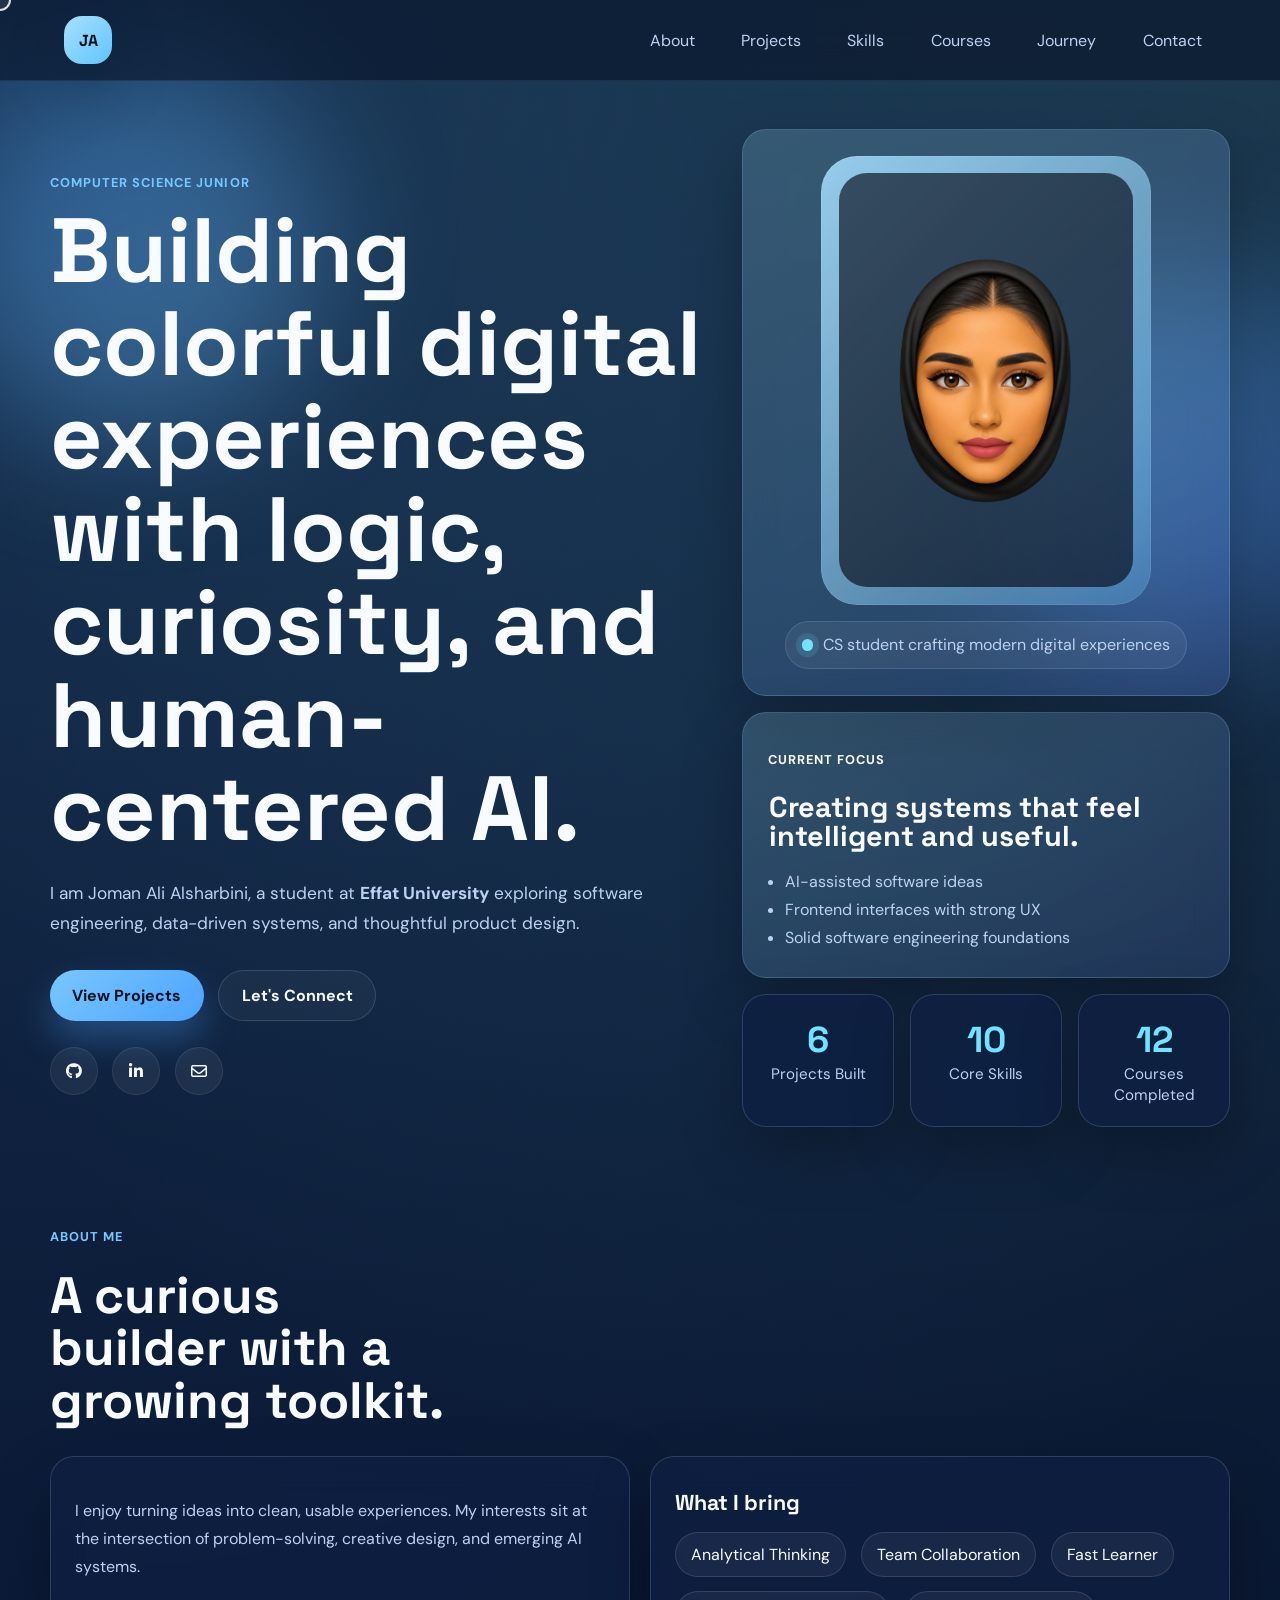
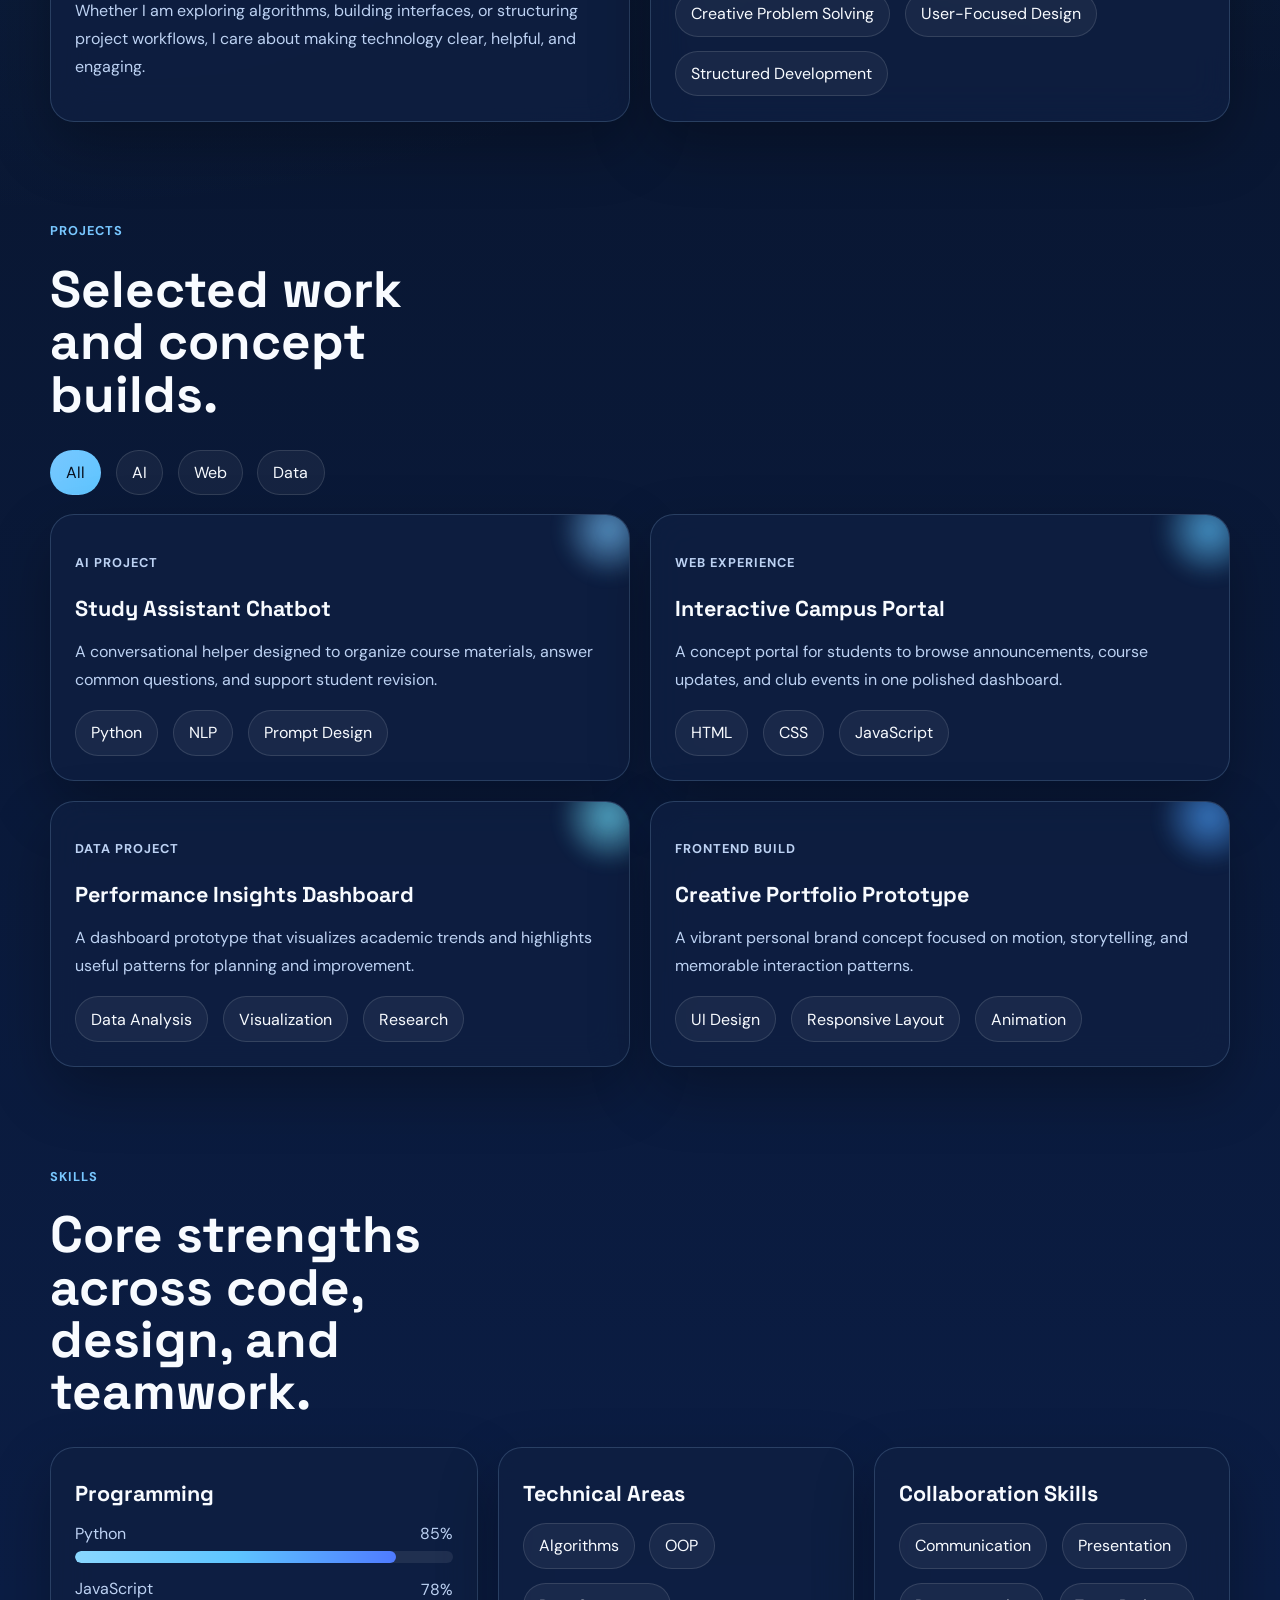
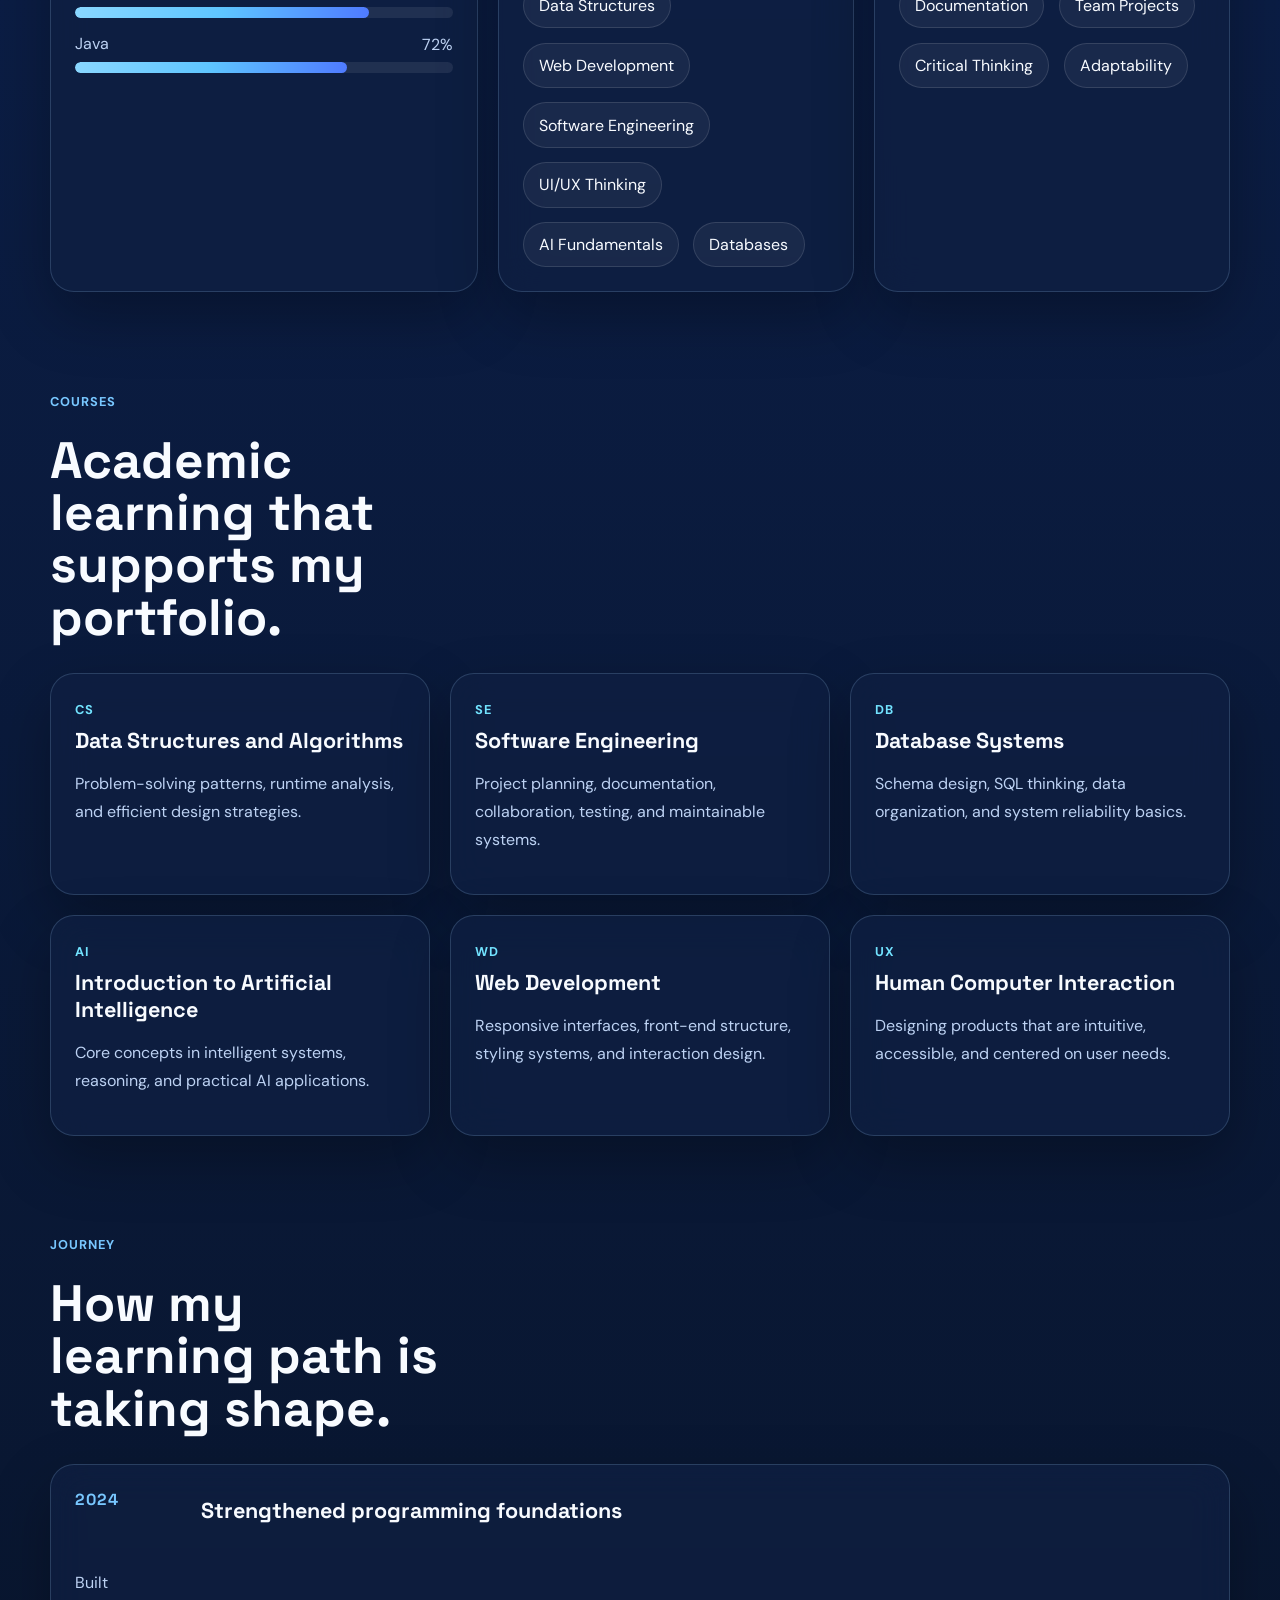
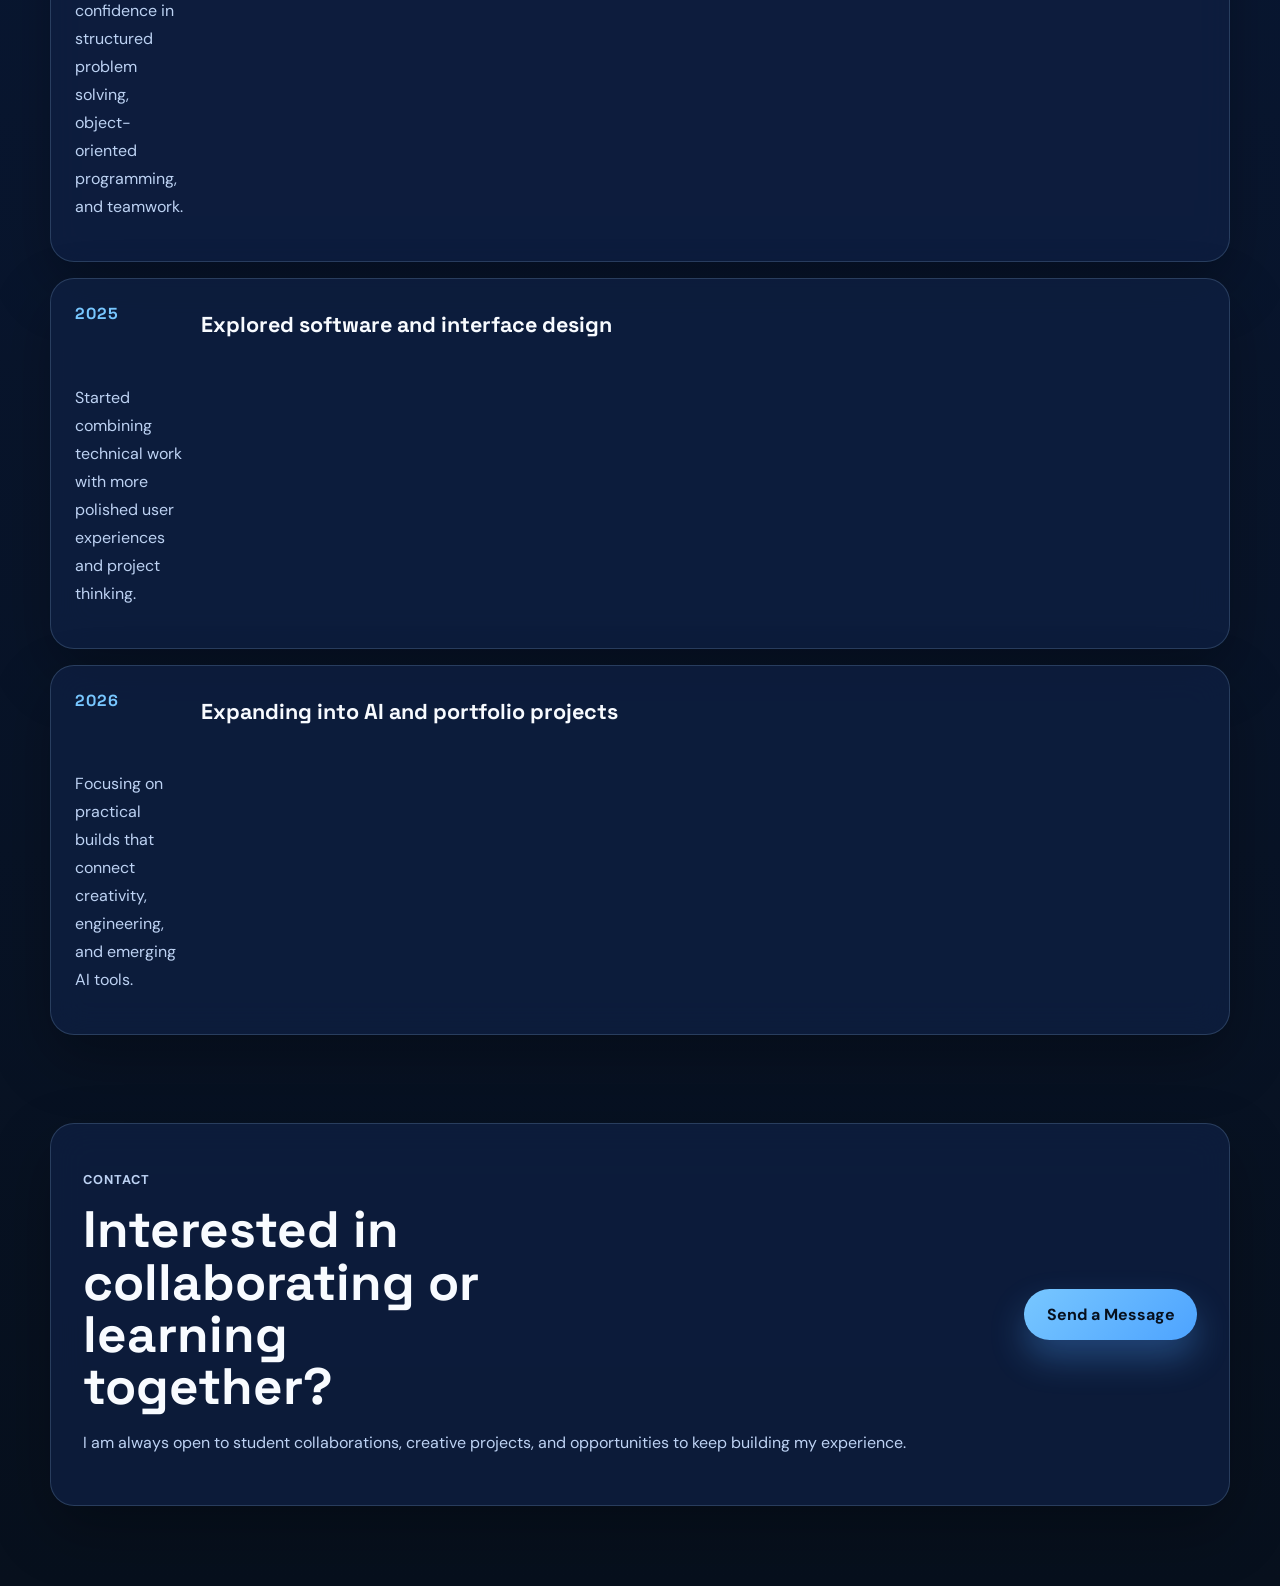
==== index.html @ 387540f4 "Add files via upload" ====
<!DOCTYPE html>
<html lang="en">
<head>
    <meta charset="UTF-8">
    <meta name="viewport" content="width=device-width, initial-scale=1.0">
    <title>Joman Ali Alsharbini | Portfolio</title>
    <meta
        name="description"
        content="Interactive portfolio of Joman Ali Alsharbini, a computer science junior focused on software engineering, AI, and human-centered systems."
    >
    <link rel="preconnect" href="https://fonts.googleapis.com">
    <link rel="preconnect" href="https://fonts.gstatic.com" crossorigin>
    <link
        href="https://fonts.googleapis.com/css2?family=Space+Grotesk:wght@400;500;700&family=DM+Sans:wght@400;500;700&display=swap"
        rel="stylesheet"
    >
    <link
        rel="stylesheet"
        href="https://cdnjs.cloudflare.com/ajax/libs/font-awesome/6.5.2/css/all.min.css"
    >
    <link rel="stylesheet" href="style.css">
</head>
<body>
    <div class="page-shell">
        <div class="aurora aurora-one"></div>
        <div class="aurora aurora-two"></div>

        <nav class="site-nav">
            <a class="brand" href="#top">JA</a>
            <button class="nav-toggle" type="button" aria-expanded="false" aria-label="Toggle navigation">
                <span></span>
                <span></span>
            </button>
            <div class="nav-links">
                <a href="#about">About</a>
                <a href="#projects">Projects</a>
                <a href="#skills">Skills</a>
                <a href="#courses">Courses</a>
                <a href="#timeline">Journey</a>
                <a href="#contact">Contact</a>
            </div>
        </nav>

        <main id="top">
            <section class="hero section">
                <div class="hero-copy reveal">
                    <p class="eyebrow">Computer Science Junior</p>
                    <h1>Building colorful digital experiences with logic, curiosity, and human-centered AI.</h1>
                    <p class="hero-text">
                        I am Joman Ali Alsharbini, a student at <strong>Effat University</strong> exploring
                        software engineering, data-driven systems, and thoughtful product design.
                    </p>
                    <div class="hero-actions">
                        <a class="button button-primary" href="#projects">View Projects</a>
                        <a class="button button-secondary" href="#contact">Let&apos;s Connect</a>
                    </div>
                    <div class="social-links">
                        <a href="#" aria-label="GitHub profile"><i class="fa-brands fa-github"></i></a>
                        <a href="#" aria-label="LinkedIn profile"><i class="fa-brands fa-linkedin-in"></i></a>
                        <a href="mailto:hello@example.com" aria-label="Send email"><i class="fa-regular fa-envelope"></i></a>
                    </div>
                </div>

                <div class="hero-card reveal">
                    <div class="profile-showcase glass-card">
                        <div class="profile-ring">
                            <img class="profile-image" src="1.png" alt="Portrait of Joman Ali Alsharbini">
                        </div>
                        <div class="profile-badge">
                            <span class="status-dot"></span>
                            CS student crafting modern digital experiences
                        </div>
                    </div>
                    <div class="spotlight-card">
                        <p class="mini-label">Current Focus</p>
                        <h2>Creating systems that feel intelligent and useful.</h2>
                        <ul class="focus-list">
                            <li>AI-assisted software ideas</li>
                            <li>Frontend interfaces with strong UX</li>
                            <li>Solid software engineering foundations</li>
                        </ul>
                    </div>
                    <div class="metric-grid">
                        <article class="metric-card">
                            <span class="metric-number" data-count="6">0</span>
                            <span class="metric-label">Projects Built</span>
                        </article>
                        <article class="metric-card">
                            <span class="metric-number" data-count="10">0</span>
                            <span class="metric-label">Core Skills</span>
                        </article>
                        <article class="metric-card">
                            <span class="metric-number" data-count="12">0</span>
                            <span class="metric-label">Courses Completed</span>
                        </article>
                    </div>
                </div>
            </section>

            <section id="about" class="section reveal">
                <div class="section-heading">
                    <p class="eyebrow">About Me</p>
                    <h2>A curious builder with a growing toolkit.</h2>
                </div>
                <div class="about-grid">
                    <article class="glass-card about-panel">
                        <p>
                            I enjoy turning ideas into clean, usable experiences. My interests sit at the
                            intersection of problem-solving, creative design, and emerging AI systems.
                        </p>
                        <p>
                            Whether I am exploring algorithms, building interfaces, or structuring project
                            workflows, I care about making technology clear, helpful, and engaging.
                        </p>
                    </article>
                    <article class="glass-card about-panel">
                        <h3>What I bring</h3>
                        <div class="pill-row">
                            <span class="pill">Analytical Thinking</span>
                            <span class="pill">Team Collaboration</span>
                            <span class="pill">Fast Learner</span>
                            <span class="pill">Creative Problem Solving</span>
                            <span class="pill">User-Focused Design</span>
                            <span class="pill">Structured Development</span>
                        </div>
                    </article>
                </div>
            </section>

            <section id="projects" class="section reveal">
                <div class="section-heading">
                    <p class="eyebrow">Projects</p>
                    <h2>Selected work and concept builds.</h2>
                </div>
                <div class="project-filters" aria-label="Project filters">
                    <button class="filter-chip active" data-filter="all" type="button">All</button>
                    <button class="filter-chip" data-filter="ai" type="button">AI</button>
                    <button class="filter-chip" data-filter="web" type="button">Web</button>
                    <button class="filter-chip" data-filter="data" type="button">Data</button>
                </div>
                <div class="project-grid">
                    <article class="glass-card project-card" data-category="ai">
                        <div class="card-accent accent-sun"></div>
                        <p class="project-type">AI Project</p>
                        <h3>Study Assistant Chatbot</h3>
                        <p>
                            A conversational helper designed to organize course materials, answer common
                            questions, and support student revision.
                        </p>
                        <div class="tag-row">
                            <span>Python</span>
                            <span>NLP</span>
                            <span>Prompt Design</span>
                        </div>
                    </article>
                    <article class="glass-card project-card" data-category="web">
                        <div class="card-accent accent-sky"></div>
                        <p class="project-type">Web Experience</p>
                        <h3>Interactive Campus Portal</h3>
                        <p>
                            A concept portal for students to browse announcements, course updates, and club
                            events in one polished dashboard.
                        </p>
                        <div class="tag-row">
                            <span>HTML</span>
                            <span>CSS</span>
                            <span>JavaScript</span>
                        </div>
                    </article>
                    <article class="glass-card project-card" data-category="data">
                        <div class="card-accent accent-mint"></div>
                        <p class="project-type">Data Project</p>
                        <h3>Performance Insights Dashboard</h3>
                        <p>
                            A dashboard prototype that visualizes academic trends and highlights useful
                            patterns for planning and improvement.
                        </p>
                        <div class="tag-row">
                            <span>Data Analysis</span>
                            <span>Visualization</span>
                            <span>Research</span>
                        </div>
                    </article>
                    <article class="glass-card project-card" data-category="web">
                        <div class="card-accent accent-peach"></div>
                        <p class="project-type">Frontend Build</p>
                        <h3>Creative Portfolio Prototype</h3>
                        <p>
                            A vibrant personal brand concept focused on motion, storytelling, and memorable
                            interaction patterns.
                        </p>
                        <div class="tag-row">
                            <span>UI Design</span>
                            <span>Responsive Layout</span>
                            <span>Animation</span>
                        </div>
                    </article>
                </div>
            </section>

            <section id="skills" class="section reveal">
                <div class="section-heading">
                    <p class="eyebrow">Skills</p>
                    <h2>Core strengths across code, design, and teamwork.</h2>
                </div>
                <div class="skills-layout">
                    <article class="glass-card skill-block">
                        <h3>Programming</h3>
                        <div class="progress-list">
                            <div class="progress-item">
                                <div class="progress-title">
                                    <span>Python</span>
                                    <span>85%</span>
                                </div>
                                <div class="progress-bar"><span style="width: 85%"></span></div>
                            </div>
                            <div class="progress-item">
                                <div class="progress-title">
                                    <span>JavaScript</span>
                                    <span>78%</span>
                                </div>
                                <div class="progress-bar"><span style="width: 78%"></span></div>
                            </div>
                            <div class="progress-item">
                                <div class="progress-title">
                                    <span>Java</span>
                                    <span>72%</span>
                                </div>
                                <div class="progress-bar"><span style="width: 72%"></span></div>
                            </div>
                        </div>
                    </article>
                    <article class="glass-card skill-block">
                        <h3>Technical Areas</h3>
                        <div class="pill-row">
                            <span class="pill">Algorithms</span>
                            <span class="pill">OOP</span>
                            <span class="pill">Data Structures</span>
                            <span class="pill">Web Development</span>
                            <span class="pill">Software Engineering</span>
                            <span class="pill">UI/UX Thinking</span>
                            <span class="pill">AI Fundamentals</span>
                            <span class="pill">Databases</span>
                        </div>
                    </article>
                    <article class="glass-card skill-block">
                        <h3>Collaboration Skills</h3>
                        <div class="pill-row">
                            <span class="pill">Communication</span>
                            <span class="pill">Presentation</span>
                            <span class="pill">Documentation</span>
                            <span class="pill">Team Projects</span>
                            <span class="pill">Critical Thinking</span>
                            <span class="pill">Adaptability</span>
                        </div>
                    </article>
                </div>
            </section>

            <section id="courses" class="section reveal">
                <div class="section-heading">
                    <p class="eyebrow">Courses</p>
                    <h2>Academic learning that supports my portfolio.</h2>
                </div>
                <div class="course-grid">
                    <article class="glass-card course-card">
                        <span class="course-code">CS</span>
                        <h3>Data Structures and Algorithms</h3>
                        <p>Problem-solving patterns, runtime analysis, and efficient design strategies.</p>
                    </article>
                    <article class="glass-card course-card">
                        <span class="course-code">SE</span>
                        <h3>Software Engineering</h3>
                        <p>Project planning, documentation, collaboration, testing, and maintainable systems.</p>
                    </article>
                    <article class="glass-card course-card">
                        <span class="course-code">DB</span>
                        <h3>Database Systems</h3>
                        <p>Schema design, SQL thinking, data organization, and system reliability basics.</p>
                    </article>
                    <article class="glass-card course-card">
                        <span class="course-code">AI</span>
                        <h3>Introduction to Artificial Intelligence</h3>
                        <p>Core concepts in intelligent systems, reasoning, and practical AI applications.</p>
                    </article>
                    <article class="glass-card course-card">
                        <span class="course-code">WD</span>
                        <h3>Web Development</h3>
                        <p>Responsive interfaces, front-end structure, styling systems, and interaction design.</p>
                    </article>
                    <article class="glass-card course-card">
                        <span class="course-code">UX</span>
                        <h3>Human Computer Interaction</h3>
                        <p>Designing products that are intuitive, accessible, and centered on user needs.</p>
                    </article>
                </div>
            </section>

            <section id="timeline" class="section reveal">
                <div class="section-heading">
                    <p class="eyebrow">Journey</p>
                    <h2>How my learning path is taking shape.</h2>
                </div>
                <div class="timeline">
                    <article class="timeline-item glass-card">
                        <span class="timeline-year">2024</span>
                        <h3>Strengthened programming foundations</h3>
                        <p>Built confidence in structured problem solving, object-oriented programming, and teamwork.</p>
                    </article>
                    <article class="timeline-item glass-card">
                        <span class="timeline-year">2025</span>
                        <h3>Explored software and interface design</h3>
                        <p>Started combining technical work with more polished user experiences and project thinking.</p>
                    </article>
                    <article class="timeline-item glass-card">
                        <span class="timeline-year">2026</span>
                        <h3>Expanding into AI and portfolio projects</h3>
                        <p>Focusing on practical builds that connect creativity, engineering, and emerging AI tools.</p>
                    </article>
                </div>
            </section>

            <section id="contact" class="section reveal">
                <div class="contact-banner glass-card">
                    <div>
                        <p class="eyebrow">Contact</p>
                        <h2>Interested in collaborating or learning together?</h2>
                        <p>
                            I am always open to student collaborations, creative projects, and opportunities
                            to keep building my experience.
                        </p>
                    </div>
                    <a class="button button-primary" href="mailto:hello@example.com">Send a Message</a>
                </div>
            </section>
        </main>
    </div>

    <script src="script.js"></script>
</body>
</html>
---- style.css ----
:root {
    --bg: #0b1020;
    --bg-soft: #101833;
    --surface: rgba(15, 31, 66, 0.78);
    --surface-strong: rgba(255, 255, 255, 0.08);
    --text: #f8fbff;
    --muted: #bdd2f3;
    --line: rgba(173, 215, 255, 0.18);
    --hot: #4da3ff;
    --sun: #78c7ff;
    --mint: #72e3ff;
    --sky: #5ec5ff;
    --lavender: #4f7bff;
    --shadow: 0 24px 60px rgba(0, 0, 0, 0.28);
    --radius: 24px;
    --transition: 220ms ease;
}

* {
    box-sizing: border-box;
}

html {
    scroll-behavior: smooth;
}

body {
    margin: 0;
    min-height: 100vh;
    background:
        radial-gradient(circle at top left, rgba(77, 163, 255, 0.22), transparent 28%),
        radial-gradient(circle at top right, rgba(114, 227, 255, 0.16), transparent 26%),
        linear-gradient(180deg, #07101f 0%, #0b1d44 50%, #07101d 100%);
    color: var(--text);
    font-family: "DM Sans", sans-serif;
    overflow-x: hidden;
}

a {
    color: inherit;
    text-decoration: none;
}

button {
    font: inherit;
}

.page-shell {
    position: relative;
    isolation: isolate;
}

.aurora {
    position: fixed;
    inset: auto;
    width: 24rem;
    height: 24rem;
    border-radius: 50%;
    filter: blur(70px);
    opacity: 0.36;
    pointer-events: none;
    z-index: -1;
}

.aurora-one {
    top: 6%;
    left: -5%;
    background: linear-gradient(135deg, var(--hot), var(--sun));
    animation: floatGlow 9s ease-in-out infinite;
}

.aurora-two {
    top: 30%;
    right: -7%;
    background: linear-gradient(135deg, var(--sky), var(--lavender));
    animation: floatGlow 11s ease-in-out infinite reverse;
}

.site-nav {
    position: sticky;
    top: 0;
    z-index: 20;
    display: flex;
    align-items: center;
    justify-content: space-between;
    gap: 1rem;
    padding: 1rem 5vw;
    backdrop-filter: blur(16px);
    background: rgba(7, 16, 35, 0.55);
    border-bottom: 1px solid rgba(255, 255, 255, 0.08);
}

.brand {
    display: grid;
    place-items: center;
    width: 3rem;
    height: 3rem;
    border-radius: 18px;
    font-family: "Space Grotesk", sans-serif;
    font-weight: 700;
    background: linear-gradient(135deg, #a7e0ff, var(--sky));
    color: #081019;
    box-shadow: var(--shadow);
}

.nav-links {
    display: flex;
    align-items: center;
    gap: 1.1rem;
}

.nav-links a {
    padding: 0.5rem 0.9rem;
    border-radius: 999px;
    color: var(--muted);
    transition: var(--transition);
}

.nav-links a:hover,
.nav-links a.active {
    background: rgba(255, 255, 255, 0.08);
    color: var(--text);
}

.nav-toggle {
    display: none;
    width: 3rem;
    height: 3rem;
    border: 1px solid var(--line);
    border-radius: 16px;
    background: rgba(255, 255, 255, 0.04);
    color: var(--text);
    cursor: pointer;
}

.nav-toggle span {
    display: block;
    width: 1.15rem;
    height: 2px;
    margin: 0.35rem auto;
    background: currentColor;
    transition: var(--transition);
}

main {
    width: min(1180px, calc(100% - 2.5rem));
    margin: 0 auto;
    padding-bottom: 5rem;
}

.section {
    padding: 5.5rem 0 0;
}

.hero {
    display: grid;
    grid-template-columns: 1.15fr 0.85fr;
    gap: 2rem;
    align-items: center;
    min-height: calc(100vh - 5rem);
    padding-top: 3rem;
}

.eyebrow,
.mini-label,
.project-type,
.course-code,
.timeline-year {
    display: inline-flex;
    align-items: center;
    gap: 0.45rem;
    letter-spacing: 0.08em;
    text-transform: uppercase;
    font-size: 0.8rem;
    font-weight: 700;
}

.eyebrow {
    color: var(--sun);
}

.hero h1,
.section-heading h2,
.contact-banner h2,
.spotlight-card h2 {
    margin: 0;
    font-family: "Space Grotesk", sans-serif;
    line-height: 1.02;
}

.hero h1 {
    font-size: clamp(3rem, 8vw, 5.7rem);
    max-width: 12ch;
}

.hero-text,
.about-panel p,
.project-card p,
.course-card p,
.timeline-item p,
.contact-banner p,
.focus-list li {
    color: var(--muted);
    line-height: 1.75;
}

.hero-text {
    max-width: 38rem;
    margin: 1.4rem 0 0;
    font-size: 1.08rem;
}

.hero-actions,
.social-links,
.project-filters,
.pill-row,
.tag-row {
    display: flex;
    flex-wrap: wrap;
    gap: 0.9rem;
}

.hero-actions {
    margin-top: 2rem;
}

.button {
    display: inline-flex;
    align-items: center;
    justify-content: center;
    min-height: 3.2rem;
    padding: 0.85rem 1.4rem;
    border-radius: 999px;
    font-weight: 700;
    transition: transform var(--transition), box-shadow var(--transition), background var(--transition);
}

.button:hover {
    transform: translateY(-2px);
}

.button-primary {
    color: #07101e;
    background: linear-gradient(135deg, var(--sun), var(--hot));
    box-shadow: 0 18px 35px rgba(77, 163, 255, 0.32);
}

.button-secondary {
    border: 1px solid var(--line);
    background: rgba(255, 255, 255, 0.04);
}

.social-links {
    margin-top: 1.6rem;
}

.social-links a {
    display: grid;
    place-items: center;
    width: 3rem;
    height: 3rem;
    border-radius: 50%;
    background: rgba(255, 255, 255, 0.06);
    border: 1px solid rgba(255, 255, 255, 0.08);
    color: var(--text);
    transition: var(--transition);
}

.social-links a:hover {
    transform: translateY(-4px);
    background: rgba(255, 255, 255, 0.12);
}

.glass-card,
.spotlight-card,
.metric-card,
.project-card,
.course-card,
.timeline-item {
    position: relative;
    overflow: hidden;
    background: var(--surface);
    border: 1px solid var(--line);
    border-radius: var(--radius);
    backdrop-filter: blur(18px);
    box-shadow: var(--shadow);
}

.hero-card {
    display: grid;
    gap: 1rem;
}

.profile-showcase {
    display: grid;
    place-items: center;
    gap: 1rem;
    padding: 1.6rem;
    background:
        linear-gradient(160deg, rgba(255, 255, 255, 0.08), rgba(255, 255, 255, 0.03)),
        linear-gradient(135deg, rgba(114, 227, 255, 0.12), rgba(79, 123, 255, 0.16));
}

.profile-ring {
    display: grid;
    place-items: center;
    width: min(100%, 330px);
    aspect-ratio: 1 / 1;
    padding: 1.1rem;
    border-radius: 36px;
    background:
        linear-gradient(135deg, rgba(167, 224, 255, 0.85), rgba(94, 197, 255, 0.25)),
        rgba(255, 255, 255, 0.04);
    box-shadow: inset 0 0 0 1px rgba(255, 255, 255, 0.08);
}

.profile-image {
    width: 100%;
    height: 100%;
    object-fit: cover;
    object-position: center top;
    border-radius: 28px;
    display: block;
    background: rgba(5, 10, 24, 0.65);
}

.profile-badge {
    display: inline-flex;
    align-items: center;
    gap: 0.65rem;
    padding: 0.8rem 1rem;
    border-radius: 999px;
    background: rgba(255, 255, 255, 0.06);
    border: 1px solid rgba(173, 215, 255, 0.16);
    color: var(--muted);
    text-align: center;
}

.status-dot {
    width: 0.7rem;
    height: 0.7rem;
    border-radius: 50%;
    background: var(--mint);
    box-shadow: 0 0 0 6px rgba(114, 227, 255, 0.14);
    flex-shrink: 0;
}

.spotlight-card {
    padding: 1.6rem;
    background:
        linear-gradient(160deg, rgba(255, 255, 255, 0.08), rgba(255, 255, 255, 0.03)),
        linear-gradient(135deg, rgba(114, 227, 255, 0.12), rgba(79, 123, 255, 0.1));
}

.spotlight-card h2 {
    margin-top: 0.75rem;
    font-size: 1.8rem;
}

.focus-list {
    margin: 1rem 0 0;
    padding-left: 1rem;
}

.metric-grid {
    display: grid;
    grid-template-columns: repeat(3, 1fr);
    gap: 1rem;
}

.metric-card {
    padding: 1.35rem 1rem;
    text-align: center;
}

.metric-number {
    display: block;
    font-family: "Space Grotesk", sans-serif;
    font-size: 2.25rem;
    font-weight: 700;
    color: var(--mint);
}

.metric-label {
    color: var(--muted);
    font-size: 0.95rem;
}

.section-heading {
    display: flex;
    flex-direction: column;
    gap: 0.75rem;
    margin-bottom: 1.8rem;
}

.section-heading h2,
.contact-banner h2 {
    font-size: clamp(2rem, 4vw, 3.3rem);
    max-width: 12ch;
}

.about-grid,
.skills-layout {
    display: grid;
    grid-template-columns: repeat(2, minmax(0, 1fr));
    gap: 1.25rem;
}

.skills-layout {
    grid-template-columns: 1.2fr 1fr 1fr;
}

.about-panel,
.skill-block,
.project-card,
.course-card,
.timeline-item,
.contact-banner {
    padding: 1.5rem;
    transition: transform var(--transition), border-color var(--transition), background var(--transition);
}

.about-panel:hover,
.skill-block:hover,
.project-card:hover,
.course-card:hover,
.timeline-item:hover,
.contact-banner:hover {
    transform: translateY(-6px);
    border-color: rgba(255, 255, 255, 0.22);
}

.pill-row {
    margin-top: 1rem;
}

.pill,
.tag-row span,
.filter-chip {
    padding: 0.7rem 0.95rem;
    border-radius: 999px;
    border: 1px solid rgba(255, 255, 255, 0.12);
    background: rgba(255, 255, 255, 0.05);
    color: var(--text);
}

.project-filters {
    margin-bottom: 1.2rem;
}

.filter-chip {
    cursor: pointer;
    transition: var(--transition);
}

.filter-chip.active,
.filter-chip:hover {
    color: #07101e;
    background: linear-gradient(135deg, var(--sun), var(--sky));
    border-color: transparent;
}

.project-grid,
.course-grid {
    display: grid;
    grid-template-columns: repeat(2, minmax(0, 1fr));
    gap: 1.25rem;
}

.project-card h3,
.course-card h3,
.timeline-item h3,
.skill-block h3,
.about-panel h3 {
    margin: 0.5rem 0 0.85rem;
    font-family: "Space Grotesk", sans-serif;
    font-size: 1.35rem;
}

.project-card.is-hidden {
    display: none;
}

.card-accent {
    position: absolute;
    top: -2.3rem;
    right: -2rem;
    width: 6.5rem;
    height: 6.5rem;
    border-radius: 50%;
    filter: blur(8px);
    opacity: 0.75;
}

.accent-sun {
    background: radial-gradient(circle, rgba(120, 199, 255, 0.92), transparent 68%);
}

.accent-sky {
    background: radial-gradient(circle, rgba(94, 197, 255, 0.95), transparent 68%);
}

.accent-mint {
    background: radial-gradient(circle, rgba(114, 227, 255, 0.95), transparent 68%);
}

.accent-peach {
    background: radial-gradient(circle, rgba(77, 163, 255, 0.9), transparent 68%);
}

.progress-list {
    display: grid;
    gap: 1rem;
    margin-top: 1rem;
}

.progress-title {
    display: flex;
    align-items: center;
    justify-content: space-between;
    margin-bottom: 0.45rem;
    color: var(--muted);
}

.progress-bar {
    height: 0.7rem;
    border-radius: 999px;
    background: rgba(255, 255, 255, 0.08);
    overflow: hidden;
}

.progress-bar span {
    display: block;
    height: 100%;
    border-radius: inherit;
    background: linear-gradient(90deg, #89d7ff, var(--sky), var(--lavender));
}

.course-grid {
    grid-template-columns: repeat(3, minmax(0, 1fr));
}

.course-code {
    color: var(--mint);
}

.timeline {
    display: grid;
    gap: 1rem;
}

.timeline-item {
    display: grid;
    grid-template-columns: 110px 1fr;
    gap: 1rem;
    align-items: start;
}

.timeline-year {
    color: var(--sun);
    font-family: "Space Grotesk", sans-serif;
    font-size: 1rem;
}

.contact-banner {
    display: flex;
    align-items: center;
    justify-content: space-between;
    gap: 1.5rem;
    padding: 2rem;
}

.reveal {
    opacity: 0;
    transform: translateY(24px);
    transition: opacity 700ms ease, transform 700ms ease;
}

.reveal.visible {
    opacity: 1;
    transform: translateY(0);
}

.custom-cursor {
    position: fixed;
    top: 0;
    left: 0;
    width: 22px;
    height: 22px;
    border-radius: 50%;
    border: 2px solid rgba(255, 255, 255, 0.85);
    background: rgba(255, 255, 255, 0.08);
    pointer-events: none;
    transform: translate(-50%, -50%);
    transition: width 160ms ease, height 160ms ease, background 160ms ease, opacity 160ms ease;
    z-index: 50;
    mix-blend-mode: screen;
}

@keyframes floatGlow {
    0%, 100% {
        transform: translate3d(0, 0, 0) scale(1);
    }
    50% {
        transform: translate3d(20px, 24px, 0) scale(1.08);
    }
}

@media (max-width: 980px) {
    .hero,
    .about-grid,
    .skills-layout,
    .course-grid,
    .project-grid {
        grid-template-columns: 1fr;
    }

    .metric-grid {
        grid-template-columns: repeat(3, minmax(0, 1fr));
    }

    .contact-banner,
    .timeline-item {
        grid-template-columns: 1fr;
        display: grid;
    }
}

@media (max-width: 760px) {
    .site-nav {
        align-items: flex-start;
        flex-wrap: wrap;
    }

    .nav-toggle {
        display: inline-block;
    }

    .nav-links {
        display: none;
        width: 100%;
        flex-direction: column;
        align-items: flex-start;
        padding-top: 0.5rem;
    }

    .site-nav.open .nav-links {
        display: flex;
    }

    .hero {
        min-height: auto;
        padding-top: 1rem;
    }

    .metric-grid {
        grid-template-columns: 1fr;
    }

    .section {
        padding-top: 4.25rem;
    }

    main {
        width: min(100% - 1.3rem, 1180px);
    }
}

@media (prefers-reduced-motion: reduce) {
    html {
        scroll-behavior: auto;
    }

    *,
    *::before,
    *::after {
        animation: none !important;
        transition: none !important;
    }

    .reveal {
        opacity: 1;
        transform: none;
    }
}
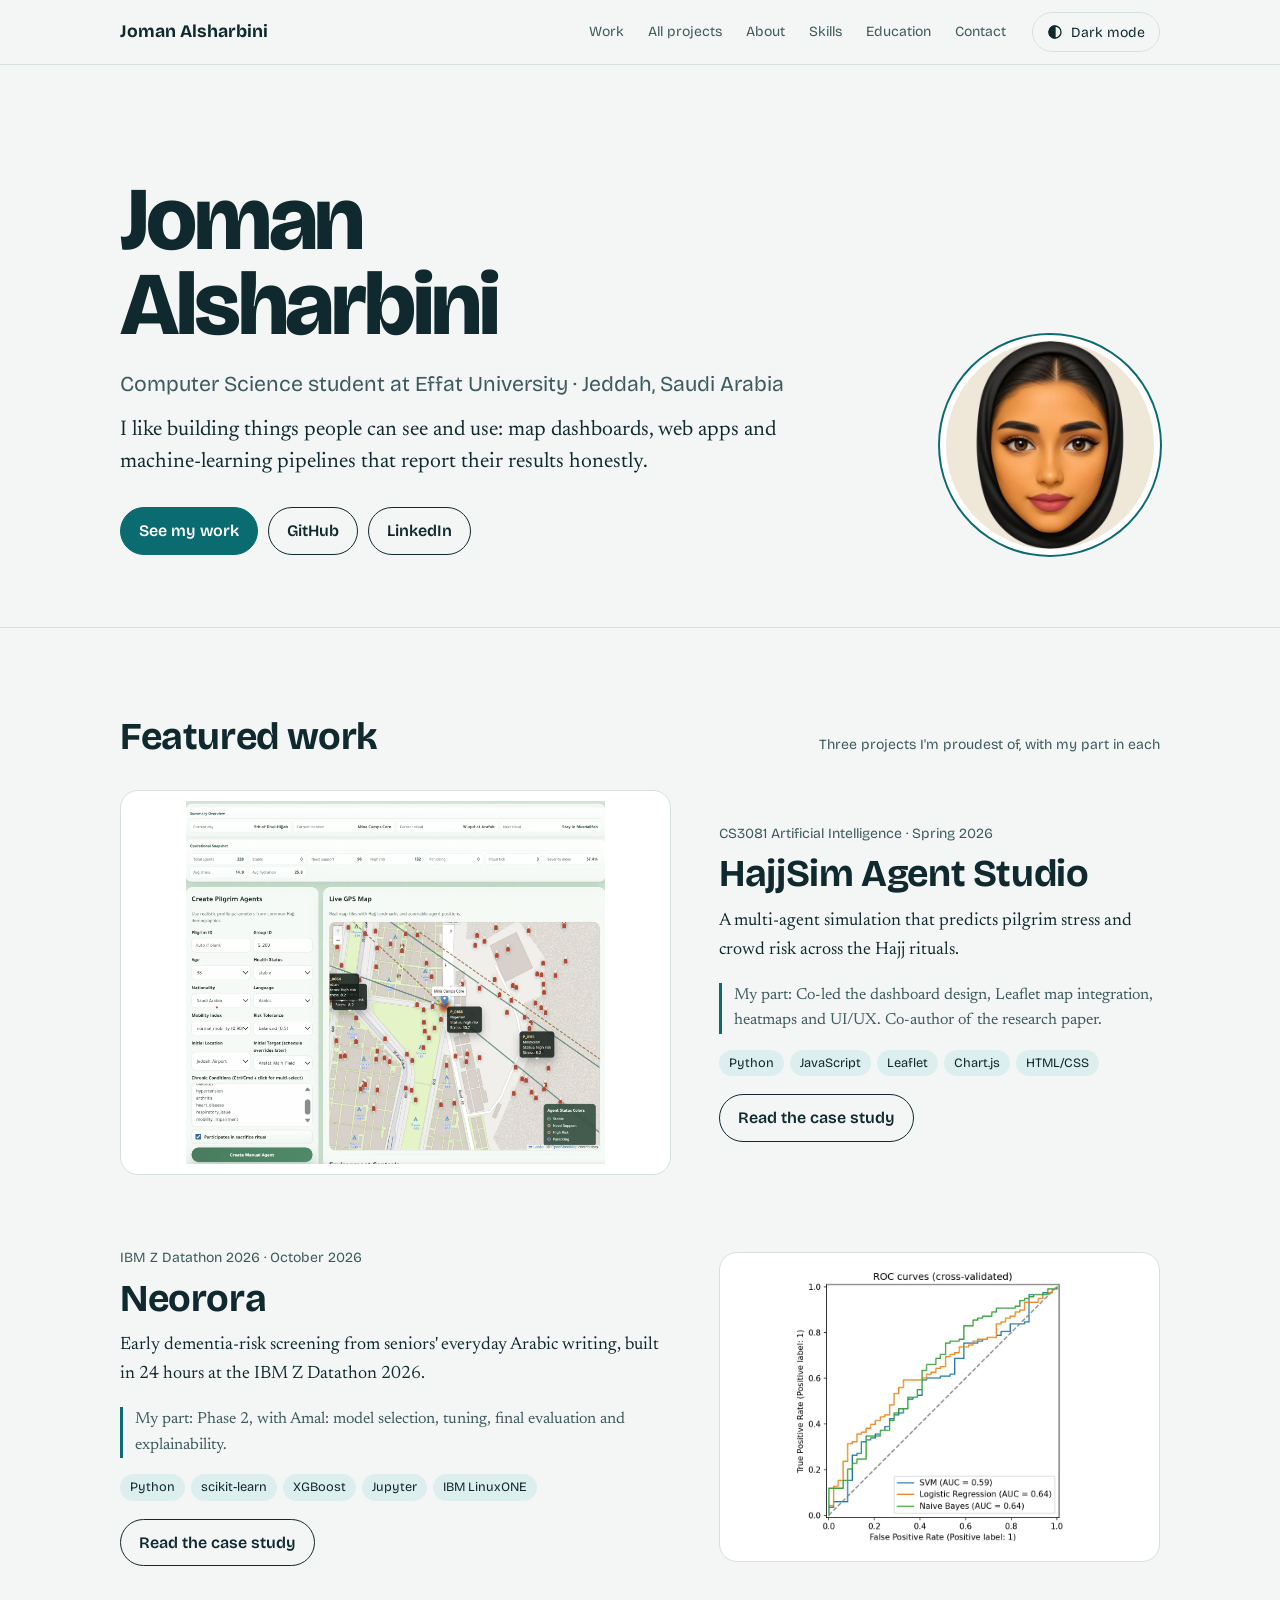
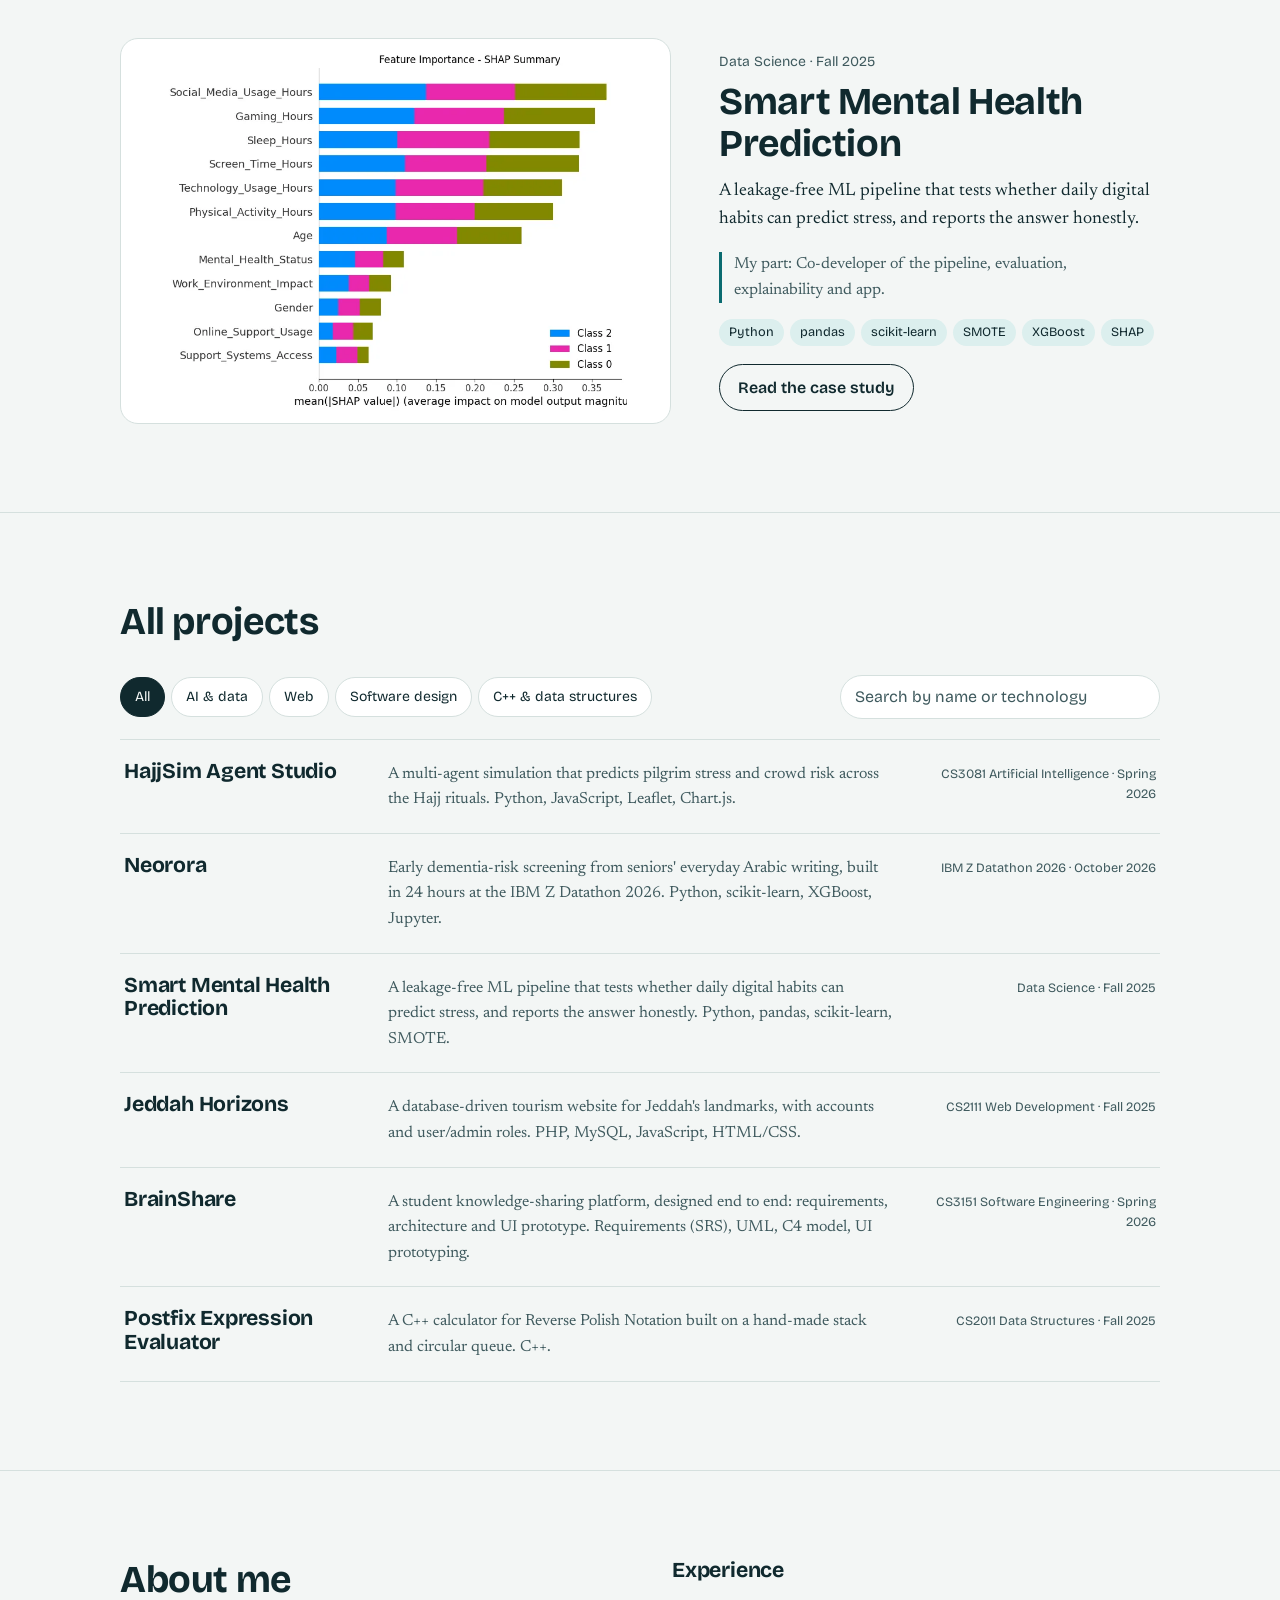
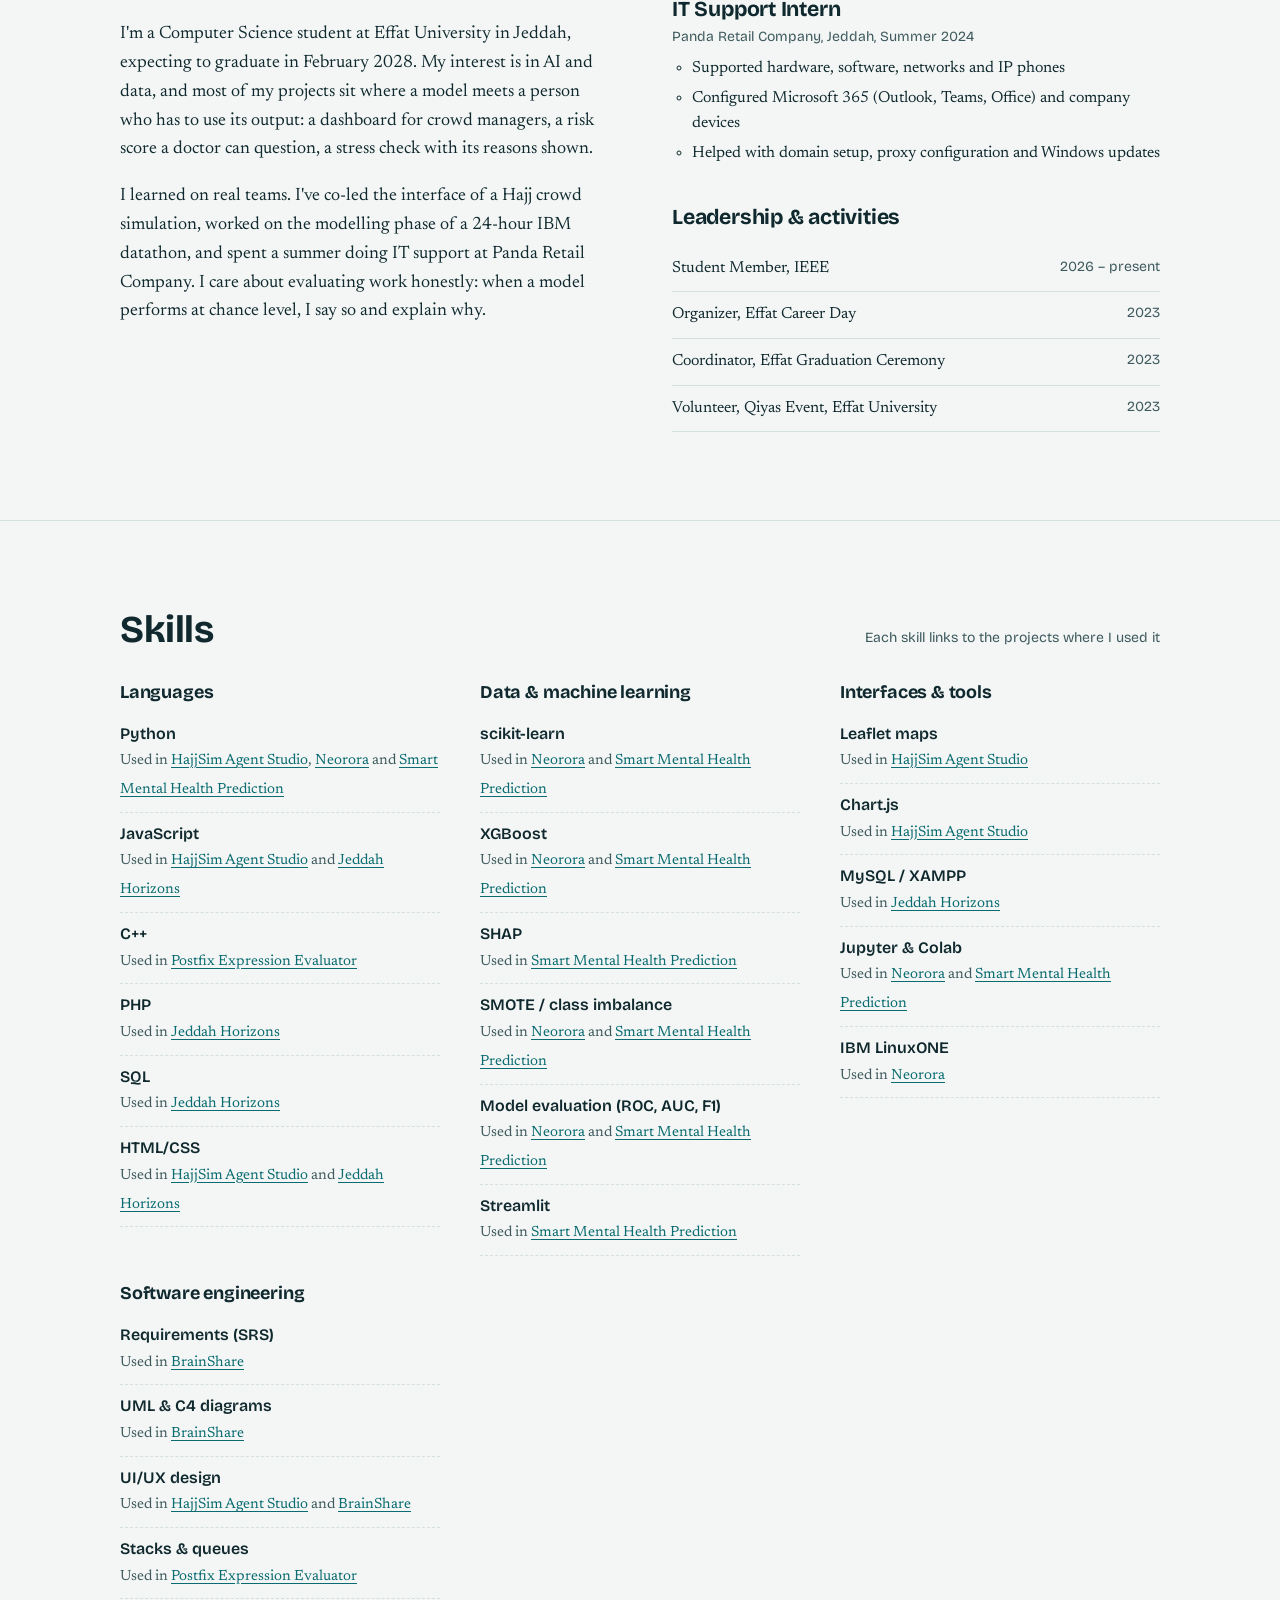
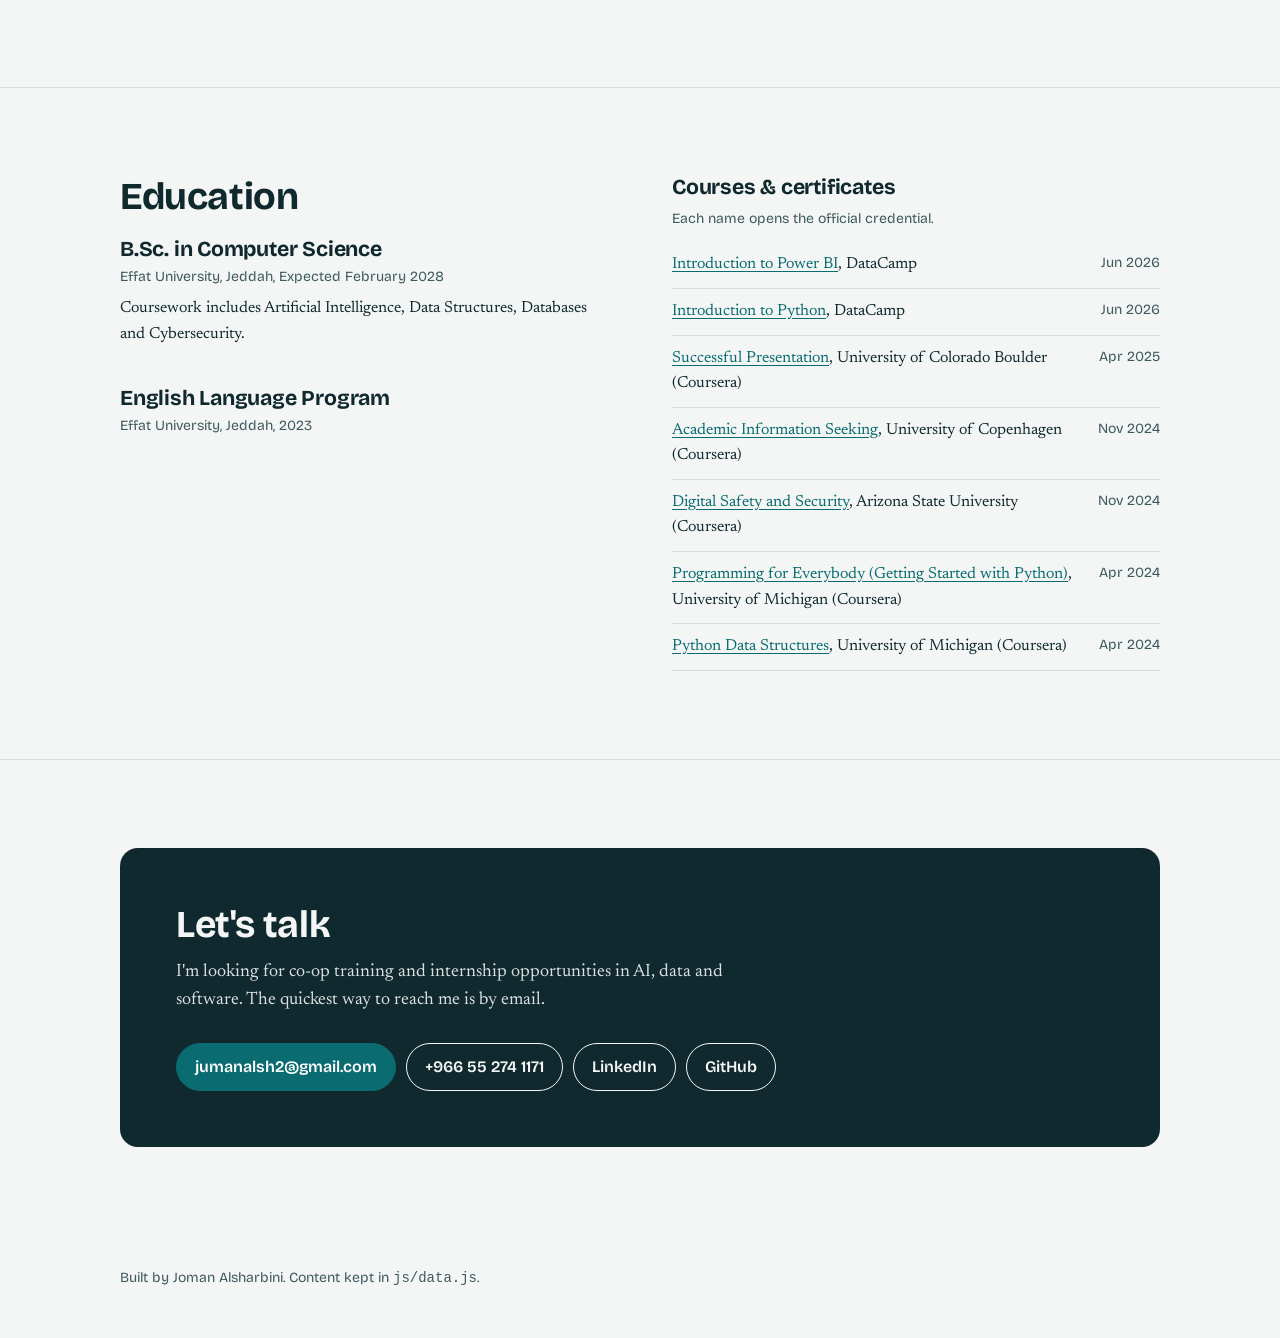
==== commit 163c6fb0: "Replace portfolio with new data-driven site Projects, case studies, skills, education and certificat" ====
--- a/index.html
+++ b/index.html
@@ -1,341 +1,147 @@
-<!DOCTYPE html>
+<!doctype html>
 <html lang="en">
 <head>
-    <meta charset="UTF-8">
-    <meta name="viewport" content="width=device-width, initial-scale=1.0">
-    <title>Joman Ali Alsharbini | Portfolio</title>
-    <meta
-        name="description"
-        content="Interactive portfolio of Joman Ali Alsharbini, a computer science junior focused on software engineering, AI, and human-centered systems."
-    >
-    <link rel="preconnect" href="https://fonts.googleapis.com">
-    <link rel="preconnect" href="https://fonts.gstatic.com" crossorigin>
-    <link
-        href="https://fonts.googleapis.com/css2?family=Space+Grotesk:wght@400;500;700&family=DM+Sans:wght@400;500;700&display=swap"
-        rel="stylesheet"
-    >
-    <link
-        rel="stylesheet"
-        href="https://cdnjs.cloudflare.com/ajax/libs/font-awesome/6.5.2/css/all.min.css"
-    >
-    <link rel="stylesheet" href="style.css">
+  <meta charset="utf-8">
+  <meta name="viewport" content="width=device-width, initial-scale=1">
+  <title>Joman Alsharbini · Computer Science Portfolio</title>
+  <meta name="description" content="Projects by Joman Alsharbini, Computer Science student at Effat University: Hajj crowd simulation, dementia-risk screening at the IBM Z Datathon, ML pipelines and web apps.">
+  <link rel="canonical" href="https://jualsh2.github.io/">
+  <meta property="og:type" content="website">
+  <meta property="og:title" content="Joman Alsharbini · Computer Science Portfolio">
+  <meta property="og:description" content="AI, data and web projects by a Computer Science student at Effat University, Jeddah.">
+  <meta property="og:url" content="https://jualsh2.github.io/">
+  <meta property="og:image" content="https://jualsh2.github.io/assets/og.png">
+  <meta name="twitter:card" content="summary_large_image">
+  <meta name="theme-color" content="#0a6b70">
+  <link rel="icon" href="assets/img/avatar.webp" type="image/webp">
+  <link rel="preconnect" href="https://fonts.googleapis.com">
+  <link rel="preconnect" href="https://fonts.gstatic.com" crossorigin>
+  <link href="https://fonts.googleapis.com/css2?family=Bricolage+Grotesque:opsz,wght@12..96,400;12..96,600;12..96,700;12..96,800&family=Newsreader:ital,opsz,wght@0,6..72,400;0,6..72,500;1,6..72,400&display=swap" rel="stylesheet">
+  <link rel="stylesheet" href="css/style.css">
+  <script>
+    try { var t = localStorage.getItem("theme"); if (t) document.documentElement.setAttribute("data-theme", t); } catch (e) {}
+  </script>
 </head>
 <body>
-    <div class="page-shell">
-        <div class="aurora aurora-one"></div>
-        <div class="aurora aurora-two"></div>
+  <a class="skip" href="#main">Skip to content</a>
 
-        <nav class="site-nav">
-            <a class="brand" href="#top">JA</a>
-            <button class="nav-toggle" type="button" aria-expanded="false" aria-label="Toggle navigation">
-                <span></span>
-                <span></span>
-            </button>
-            <div class="nav-links">
-                <a href="#about">About</a>
-                <a href="#projects">Projects</a>
-                <a href="#skills">Skills</a>
-                <a href="#courses">Courses</a>
-                <a href="#timeline">Journey</a>
-                <a href="#contact">Contact</a>
-            </div>
-        </nav>
+  <header class="site-header">
+    <div class="wrap">
+      <a class="brand" href="#top">Joman Alsharbini</a>
+      <nav class="nav" aria-label="Sections">
+        <a href="#work">Work</a>
+        <a href="#projects">All projects</a>
+        <a href="#about">About</a>
+        <a href="#skills">Skills</a>
+        <a href="#education">Education</a>
+        <a href="#contact">Contact</a>
+      </nav>
+      <button class="theme-toggle" type="button" data-theme-toggle aria-label="Switch colour theme">
+        <svg aria-hidden="true" width="16" height="16" viewBox="0 0 24 24" fill="none" stroke="currentColor" stroke-width="2"><circle cx="12" cy="12" r="9"></circle><path d="M12 3a9 9 0 0 0 0 18z" fill="currentColor"></path></svg>
+        <span data-theme-label>Theme</span>
+      </button>
+    </div>
+  </header>
 
-        <main id="top">
-            <section class="hero section">
-                <div class="hero-copy reveal">
-                    <p class="eyebrow">Computer Science Junior</p>
-                    <h1>Building colorful digital experiences with logic, curiosity, and human-centered AI.</h1>
-                    <p class="hero-text">
-                        I am Joman Ali Alsharbini, a student at <strong>Effat University</strong> exploring
-                        software engineering, data-driven systems, and thoughtful product design.
-                    </p>
-                    <div class="hero-actions">
-                        <a class="button button-primary" href="#projects">View Projects</a>
-                        <a class="button button-secondary" href="#contact">Let&apos;s Connect</a>
-                    </div>
-                    <div class="social-links">
-                        <a href="#" aria-label="GitHub profile"><i class="fa-brands fa-github"></i></a>
-                        <a href="#" aria-label="LinkedIn profile"><i class="fa-brands fa-linkedin-in"></i></a>
-                        <a href="mailto:hello@example.com" aria-label="Send email"><i class="fa-regular fa-envelope"></i></a>
-                    </div>
-                </div>
+  <main id="main">
+    <section class="hero" id="top">
+      <div class="wrap hero-grid">
+        <div>
+          <h1><span>Joman</span><span>Alsharbini</span></h1>
+          <p class="role" data-field="role"></p>
+          <p class="intro" data-field="intro"></p>
+          <div class="contact-row">
+            <a class="btn primary" href="#work">See my work</a>
+            <a class="btn" data-link="github" href="#">GitHub</a>
+            <a class="btn" data-link="linkedin" href="#">LinkedIn</a>
+          </div>
+        </div>
+        <div class="hero-avatar"><img data-field="avatar" alt="Illustrated avatar of Joman" width="220" height="220"></div>
+      </div>
+    </section>
 
-                <div class="hero-card reveal">
-                    <div class="profile-showcase glass-card">
-                        <div class="profile-ring">
-                            <img class="profile-image" src="1.png" alt="Portrait of Joman Ali Alsharbini">
-                        </div>
-                        <div class="profile-badge">
-                            <span class="status-dot"></span>
-                            CS student crafting modern digital experiences
-                        </div>
-                    </div>
-                    <div class="spotlight-card">
-                        <p class="mini-label">Current Focus</p>
-                        <h2>Creating systems that feel intelligent and useful.</h2>
-                        <ul class="focus-list">
-                            <li>AI-assisted software ideas</li>
-                            <li>Frontend interfaces with strong UX</li>
-                            <li>Solid software engineering foundations</li>
-                        </ul>
-                    </div>
-                    <div class="metric-grid">
-                        <article class="metric-card">
-                            <span class="metric-number" data-count="6">0</span>
-                            <span class="metric-label">Projects Built</span>
-                        </article>
-                        <article class="metric-card">
-                            <span class="metric-number" data-count="10">0</span>
-                            <span class="metric-label">Core Skills</span>
-                        </article>
-                        <article class="metric-card">
-                            <span class="metric-number" data-count="12">0</span>
-                            <span class="metric-label">Courses Completed</span>
-                        </article>
-                    </div>
-                </div>
-            </section>
+    <section class="block" id="work" aria-labelledby="work-h">
+      <div class="wrap">
+        <div class="block-head">
+          <h2 id="work-h">Featured work</h2>
+          <p>Three projects I'm proudest of, with my part in each</p>
+        </div>
+        <div class="featured" data-featured></div>
+      </div>
+    </section>
 
-            <section id="about" class="section reveal">
-                <div class="section-heading">
-                    <p class="eyebrow">About Me</p>
-                    <h2>A curious builder with a growing toolkit.</h2>
-                </div>
-                <div class="about-grid">
-                    <article class="glass-card about-panel">
-                        <p>
-                            I enjoy turning ideas into clean, usable experiences. My interests sit at the
-                            intersection of problem-solving, creative design, and emerging AI systems.
-                        </p>
-                        <p>
-                            Whether I am exploring algorithms, building interfaces, or structuring project
-                            workflows, I care about making technology clear, helpful, and engaging.
-                        </p>
-                    </article>
-                    <article class="glass-card about-panel">
-                        <h3>What I bring</h3>
-                        <div class="pill-row">
-                            <span class="pill">Analytical Thinking</span>
-                            <span class="pill">Team Collaboration</span>
-                            <span class="pill">Fast Learner</span>
-                            <span class="pill">Creative Problem Solving</span>
-                            <span class="pill">User-Focused Design</span>
-                            <span class="pill">Structured Development</span>
-                        </div>
-                    </article>
-                </div>
-            </section>
+    <section class="block" id="projects" aria-labelledby="projects-h">
+      <div class="wrap">
+        <div class="block-head">
+          <h2 id="projects-h">All projects</h2>
+        </div>
+        <div class="controls">
+          <div class="filters" role="group" aria-label="Filter by area" data-filters></div>
+          <div class="search">
+            <label class="visually-hidden" for="q">Search projects</label>
+            <input id="q" type="search" placeholder="Search by name or technology" autocomplete="off" data-search>
+          </div>
+        </div>
+        <ul class="project-list" data-project-list></ul>
+        <p class="visually-hidden" aria-live="polite" data-count></p>
+      </div>
+    </section>
 
-            <section id="projects" class="section reveal">
-                <div class="section-heading">
-                    <p class="eyebrow">Projects</p>
-                    <h2>Selected work and concept builds.</h2>
-                </div>
-                <div class="project-filters" aria-label="Project filters">
-                    <button class="filter-chip active" data-filter="all" type="button">All</button>
-                    <button class="filter-chip" data-filter="ai" type="button">AI</button>
-                    <button class="filter-chip" data-filter="web" type="button">Web</button>
-                    <button class="filter-chip" data-filter="data" type="button">Data</button>
-                </div>
-                <div class="project-grid">
-                    <article class="glass-card project-card" data-category="ai">
-                        <div class="card-accent accent-sun"></div>
-                        <p class="project-type">AI Project</p>
-                        <h3>Study Assistant Chatbot</h3>
-                        <p>
-                            A conversational helper designed to organize course materials, answer common
-                            questions, and support student revision.
-                        </p>
-                        <div class="tag-row">
-                            <span>Python</span>
-                            <span>NLP</span>
-                            <span>Prompt Design</span>
-                        </div>
-                    </article>
-                    <article class="glass-card project-card" data-category="web">
-                        <div class="card-accent accent-sky"></div>
-                        <p class="project-type">Web Experience</p>
-                        <h3>Interactive Campus Portal</h3>
-                        <p>
-                            A concept portal for students to browse announcements, course updates, and club
-                            events in one polished dashboard.
-                        </p>
-                        <div class="tag-row">
-                            <span>HTML</span>
-                            <span>CSS</span>
-                            <span>JavaScript</span>
-                        </div>
-                    </article>
-                    <article class="glass-card project-card" data-category="data">
-                        <div class="card-accent accent-mint"></div>
-                        <p class="project-type">Data Project</p>
-                        <h3>Performance Insights Dashboard</h3>
-                        <p>
-                            A dashboard prototype that visualizes academic trends and highlights useful
-                            patterns for planning and improvement.
-                        </p>
-                        <div class="tag-row">
-                            <span>Data Analysis</span>
-                            <span>Visualization</span>
-                            <span>Research</span>
-                        </div>
-                    </article>
-                    <article class="glass-card project-card" data-category="web">
-                        <div class="card-accent accent-peach"></div>
-                        <p class="project-type">Frontend Build</p>
-                        <h3>Creative Portfolio Prototype</h3>
-                        <p>
-                            A vibrant personal brand concept focused on motion, storytelling, and memorable
-                            interaction patterns.
-                        </p>
-                        <div class="tag-row">
-                            <span>UI Design</span>
-                            <span>Responsive Layout</span>
-                            <span>Animation</span>
-                        </div>
-                    </article>
-                </div>
-            </section>
+    <section class="block" id="about" aria-labelledby="about-h">
+      <div class="wrap two-col">
+        <div class="prose">
+          <h2 id="about-h" class="sub-h" style="font-size: var(--step-3); margin-bottom: 20px">About me</h2>
+          <div data-about></div>
+        </div>
+        <div>
+          <h3 class="sub-h">Experience</h3>
+          <ol class="timeline" data-experience></ol>
+          <h3 class="sub-h" style="margin-top: 36px">Leadership &amp; activities</h3>
+          <ul class="simple-list" data-leadership></ul>
+        </div>
+      </div>
+    </section>
 
-            <section id="skills" class="section reveal">
-                <div class="section-heading">
-                    <p class="eyebrow">Skills</p>
-                    <h2>Core strengths across code, design, and teamwork.</h2>
-                </div>
-                <div class="skills-layout">
-                    <article class="glass-card skill-block">
-                        <h3>Programming</h3>
-                        <div class="progress-list">
-                            <div class="progress-item">
-                                <div class="progress-title">
-                                    <span>Python</span>
-                                    <span>85%</span>
-                                </div>
-                                <div class="progress-bar"><span style="width: 85%"></span></div>
-                            </div>
-                            <div class="progress-item">
-                                <div class="progress-title">
-                                    <span>JavaScript</span>
-                                    <span>78%</span>
-                                </div>
-                                <div class="progress-bar"><span style="width: 78%"></span></div>
-                            </div>
-                            <div class="progress-item">
-                                <div class="progress-title">
-                                    <span>Java</span>
-                                    <span>72%</span>
-                                </div>
-                                <div class="progress-bar"><span style="width: 72%"></span></div>
-                            </div>
-                        </div>
-                    </article>
-                    <article class="glass-card skill-block">
-                        <h3>Technical Areas</h3>
-                        <div class="pill-row">
-                            <span class="pill">Algorithms</span>
-                            <span class="pill">OOP</span>
-                            <span class="pill">Data Structures</span>
-                            <span class="pill">Web Development</span>
-                            <span class="pill">Software Engineering</span>
-                            <span class="pill">UI/UX Thinking</span>
-                            <span class="pill">AI Fundamentals</span>
-                            <span class="pill">Databases</span>
-                        </div>
-                    </article>
-                    <article class="glass-card skill-block">
-                        <h3>Collaboration Skills</h3>
-                        <div class="pill-row">
-                            <span class="pill">Communication</span>
-                            <span class="pill">Presentation</span>
-                            <span class="pill">Documentation</span>
-                            <span class="pill">Team Projects</span>
-                            <span class="pill">Critical Thinking</span>
-                            <span class="pill">Adaptability</span>
-                        </div>
-                    </article>
-                </div>
-            </section>
+    <section class="block" id="skills" aria-labelledby="skills-h">
+      <div class="wrap">
+        <div class="block-head">
+          <h2 id="skills-h">Skills</h2>
+          <p>Each skill links to the projects where I used it</p>
+        </div>
+        <div class="skill-groups" data-skills></div>
+      </div>
+    </section>
 
-            <section id="courses" class="section reveal">
-                <div class="section-heading">
-                    <p class="eyebrow">Courses</p>
-                    <h2>Academic learning that supports my portfolio.</h2>
-                </div>
-                <div class="course-grid">
-                    <article class="glass-card course-card">
-                        <span class="course-code">CS</span>
-                        <h3>Data Structures and Algorithms</h3>
-                        <p>Problem-solving patterns, runtime analysis, and efficient design strategies.</p>
-                    </article>
-                    <article class="glass-card course-card">
-                        <span class="course-code">SE</span>
-                        <h3>Software Engineering</h3>
-                        <p>Project planning, documentation, collaboration, testing, and maintainable systems.</p>
-                    </article>
-                    <article class="glass-card course-card">
-                        <span class="course-code">DB</span>
-                        <h3>Database Systems</h3>
-                        <p>Schema design, SQL thinking, data organization, and system reliability basics.</p>
-                    </article>
-                    <article class="glass-card course-card">
-                        <span class="course-code">AI</span>
-                        <h3>Introduction to Artificial Intelligence</h3>
-                        <p>Core concepts in intelligent systems, reasoning, and practical AI applications.</p>
-                    </article>
-                    <article class="glass-card course-card">
-                        <span class="course-code">WD</span>
-                        <h3>Web Development</h3>
-                        <p>Responsive interfaces, front-end structure, styling systems, and interaction design.</p>
-                    </article>
-                    <article class="glass-card course-card">
-                        <span class="course-code">UX</span>
-                        <h3>Human Computer Interaction</h3>
-                        <p>Designing products that are intuitive, accessible, and centered on user needs.</p>
-                    </article>
-                </div>
-            </section>
+    <section class="block" id="education" aria-labelledby="edu-h">
+      <div class="wrap two-col">
+        <div>
+          <h2 id="edu-h" class="sub-h" style="font-size: var(--step-3); margin-bottom: 20px">Education</h2>
+          <ol class="timeline" data-education></ol>
+        </div>
+        <div>
+          <h3 class="sub-h">Courses &amp; certificates</h3>
+          <p class="meta" style="margin:-8px 0 12px">Each name opens the official credential.</p>
+          <ul class="simple-list" data-certificates></ul>
+        </div>
+      </div>
+    </section>
 
-            <section id="timeline" class="section reveal">
-                <div class="section-heading">
-                    <p class="eyebrow">Journey</p>
-                    <h2>How my learning path is taking shape.</h2>
-                </div>
-                <div class="timeline">
-                    <article class="timeline-item glass-card">
-                        <span class="timeline-year">2024</span>
-                        <h3>Strengthened programming foundations</h3>
-                        <p>Built confidence in structured problem solving, object-oriented programming, and teamwork.</p>
-                    </article>
-                    <article class="timeline-item glass-card">
-                        <span class="timeline-year">2025</span>
-                        <h3>Explored software and interface design</h3>
-                        <p>Started combining technical work with more polished user experiences and project thinking.</p>
-                    </article>
-                    <article class="timeline-item glass-card">
-                        <span class="timeline-year">2026</span>
-                        <h3>Expanding into AI and portfolio projects</h3>
-                        <p>Focusing on practical builds that connect creativity, engineering, and emerging AI tools.</p>
-                    </article>
-                </div>
-            </section>
+    <section class="block" id="contact" aria-labelledby="contact-h">
+      <div class="wrap">
+        <div class="contact">
+          <h2 id="contact-h">Let's talk</h2>
+          <p>I'm looking for co-op training and internship opportunities in AI, data and software. The quickest way to reach me is by email.</p>
+          <div class="contact-row" data-contact></div>
+        </div>
+      </div>
+    </section>
+  </main>
 
-            <section id="contact" class="section reveal">
-                <div class="contact-banner glass-card">
-                    <div>
-                        <p class="eyebrow">Contact</p>
-                        <h2>Interested in collaborating or learning together?</h2>
-                        <p>
-                            I am always open to student collaborations, creative projects, and opportunities
-                            to keep building my experience.
-                        </p>
-                    </div>
-                    <a class="button button-primary" href="mailto:hello@example.com">Send a Message</a>
-                </div>
-            </section>
-        </main>
-    </div>
+  <footer class="site-footer">
+    <div class="wrap">Built by Joman Alsharbini. Content kept in <code>js/data.js</code>.</div>
+  </footer>
 
-    <script src="script.js"></script>
+  <script src="js/data.js"></script>
+  <script src="js/main.js"></script>
 </body>
 </html>
--- a/css/style.css
+++ b/css/style.css
@@ -0,0 +1,225 @@
+/* ---------- Tokens ---------- */
+:root {
+  --ground: #f3f6f5;
+  --surface: #ffffff;
+  --ink: #10292e;
+  --ink-soft: #3f5a5e;
+  --line: #d5e0de;
+  --accent: #0a6b70;
+  --accent-ink: #ffffff;
+  --accent-soft: #dcefee;
+  --sand: #efe7d8;
+  --focus: #c25a00;
+
+  --display: "Bricolage Grotesque", "Segoe UI", system-ui, sans-serif;
+  --body: "Newsreader", Georgia, "Times New Roman", serif;
+  --ui: "Bricolage Grotesque", "Segoe UI", system-ui, sans-serif;
+
+  --step--1: 0.875rem;
+  --step-0: 1.125rem;
+  --step-1: 1.333rem;
+  --step-2: 1.777rem;
+  --step-3: 2.369rem;
+  --step-4: clamp(2.6rem, 6vw + 1rem, 5.6rem);
+
+  --wrap: 1120px;
+  --gutter: clamp(16px, 4vw, 40px);
+  --radius-lg: 18px;
+  --radius-sm: 8px;
+}
+
+:root[data-theme="dark"] {
+  --ground: #0c1b1e;
+  --surface: #122a2e;
+  --ink: #e4efed;
+  --ink-soft: #a8bfbc;
+  --line: #24464a;
+  --accent: #63c7c2;
+  --accent-ink: #062022;
+  --accent-soft: #173c3f;
+  --sand: #2a2a22;
+  --focus: #ffb36b;
+}
+@media (prefers-color-scheme: dark) {
+  :root:not([data-theme="light"]) {
+    --ground: #0c1b1e;
+    --surface: #122a2e;
+    --ink: #e4efed;
+    --ink-soft: #a8bfbc;
+    --line: #24464a;
+    --accent: #63c7c2;
+    --accent-ink: #062022;
+    --accent-soft: #173c3f;
+    --sand: #2a2a22;
+    --focus: #ffb36b;
+  }
+}
+
+/* ---------- Base ---------- */
+*, *::before, *::after { box-sizing: border-box; }
+html { scroll-behavior: smooth; -webkit-text-size-adjust: 100%; }
+@media (prefers-reduced-motion: reduce) { html { scroll-behavior: auto; } *, *::before, *::after { animation: none !important; transition: none !important; } }
+body {
+  margin: 0;
+  background: var(--ground);
+  color: var(--ink);
+  font-family: var(--body);
+  font-size: var(--step-0);
+  line-height: 1.6;
+  overflow-x: hidden;
+}
+img { max-width: 100%; height: auto; display: block; }
+a { color: var(--accent); text-underline-offset: 3px; }
+a:hover { text-decoration-thickness: 2px; }
+:focus-visible { outline: 3px solid var(--focus); outline-offset: 3px; border-radius: 4px; }
+h1, h2, h3 { font-family: var(--display); line-height: 1.1; margin: 0; letter-spacing: -0.01em; }
+p { margin: 0 0 1em; }
+.wrap { width: 100%; max-width: var(--wrap); margin: 0 auto; padding: 0 var(--gutter); }
+.visually-hidden { position: absolute; width: 1px; height: 1px; overflow: hidden; clip: rect(0 0 0 0); white-space: nowrap; }
+.skip { position: absolute; left: 12px; top: -60px; background: var(--accent); color: var(--accent-ink); padding: 10px 14px; border-radius: var(--radius-sm); font-family: var(--ui); z-index: 20; }
+.skip:focus { top: 12px; }
+
+/* ---------- Header ---------- */
+.site-header { position: sticky; top: 0; z-index: 10; background: color-mix(in srgb, var(--ground) 88%, transparent); backdrop-filter: blur(10px); border-bottom: 1px solid var(--line); }
+.site-header .wrap { display: flex; align-items: center; gap: 16px; min-height: 64px; }
+.brand { font-family: var(--display); font-weight: 700; font-size: 1.1rem; color: var(--ink); text-decoration: none; margin-right: auto; }
+.nav { display: flex; gap: 4px; flex-wrap: wrap; }
+.nav a { font-family: var(--ui); font-size: var(--step--1); color: var(--ink-soft); text-decoration: none; padding: 8px 10px; border-radius: var(--radius-sm); }
+.nav a:hover { color: var(--ink); background: var(--accent-soft); }
+.theme-toggle { font-family: var(--ui); font-size: var(--step--1); background: transparent; color: var(--ink); border: 1px solid var(--line); border-radius: 999px; padding: 8px 14px; min-height: 40px; cursor: pointer; display: inline-flex; align-items: center; gap: 8px; }
+.theme-toggle:hover { border-color: var(--accent); }
+@media (max-width: 760px) { .nav { display: none; } }
+
+/* ---------- Hero ---------- */
+.hero { padding: clamp(48px, 9vw, 112px) 0 clamp(40px, 6vw, 72px); }
+.hero-grid { display: grid; grid-template-columns: minmax(0, 1fr) auto; gap: clamp(24px, 5vw, 64px); align-items: end; }
+.hero h1 { font-size: var(--step-4); font-weight: 800; letter-spacing: -0.035em; line-height: 0.95; }
+.hero h1 span { display: block; }
+.hero .role { font-family: var(--ui); font-size: var(--step-1); color: var(--ink-soft); margin: 20px 0 14px; }
+.hero .intro { max-width: 34em; font-size: var(--step-1); line-height: 1.5; }
+.hero-avatar { width: clamp(120px, 18vw, 220px); aspect-ratio: 1; border-radius: 50%; background: var(--sand); border: 6px solid var(--surface); box-shadow: 0 0 0 2px var(--accent); overflow: hidden; }
+.hero-avatar img { width: 100%; height: 100%; object-fit: cover; }
+.contact-row { display: flex; flex-wrap: wrap; gap: 10px; margin-top: 28px; }
+.btn { font-family: var(--ui); font-size: 1rem; font-weight: 600; display: inline-flex; align-items: center; gap: 8px; min-height: 46px; padding: 10px 18px; border-radius: 999px; text-decoration: none; border: 1.5px solid var(--ink); color: var(--ink); background: transparent; }
+.btn:hover { background: var(--ink); color: var(--ground); }
+.btn.primary { background: var(--accent); border-color: var(--accent); color: var(--accent-ink); }
+.btn.primary:hover { filter: brightness(1.08); }
+.btn svg { width: 18px; height: 18px; flex: none; }
+@media (max-width: 640px) {
+  .hero-grid { grid-template-columns: 1fr; }
+  .hero-avatar { order: -1; }
+}
+
+/* ---------- Sections ---------- */
+section.block { padding: clamp(48px, 7vw, 88px) 0; border-top: 1px solid var(--line); }
+.block-head { display: flex; flex-wrap: wrap; align-items: baseline; justify-content: space-between; gap: 12px 24px; margin-bottom: 32px; }
+.block-head h2 { font-size: var(--step-3); font-weight: 700; }
+.block-head p { margin: 0; color: var(--ink-soft); font-family: var(--ui); font-size: var(--step--1); }
+
+/* ---------- Featured projects ---------- */
+.featured { display: flex; flex-direction: column; gap: clamp(40px, 6vw, 72px); }
+.feature { display: grid; grid-template-columns: 1.25fr 1fr; gap: clamp(20px, 4vw, 48px); align-items: center; }
+.feature:nth-child(even) .feature-media { order: 2; }
+.feature-media { background: var(--surface); border: 1px solid var(--line); border-radius: var(--radius-lg); padding: 10px; }
+.feature-media img { border-radius: 10px; width: 100%; aspect-ratio: 16 / 11; object-fit: contain; background: #fff; }
+.feature .context { font-family: var(--ui); font-size: var(--step--1); color: var(--ink-soft); margin-bottom: 8px; }
+.feature h3 { font-size: var(--step-3); font-weight: 700; margin-bottom: 12px; }
+.feature h3 a { color: inherit; text-decoration: none; }
+.feature h3 a:hover { color: var(--accent); }
+.feature .role-line { font-size: 1rem; border-left: 3px solid var(--accent); padding-left: 12px; margin: 16px 0; color: var(--ink-soft); }
+.tags { display: flex; flex-wrap: wrap; gap: 6px; list-style: none; padding: 0; margin: 0 0 18px; }
+.tags li { font-family: var(--ui); font-size: 0.8rem; padding: 3px 10px; border-radius: 999px; background: var(--accent-soft); color: var(--ink); }
+@media (max-width: 820px) {
+  .feature { grid-template-columns: 1fr; }
+  .feature:nth-child(even) .feature-media { order: 0; }
+}
+
+/* ---------- All projects ---------- */
+.controls { display: flex; flex-wrap: wrap; gap: 12px; align-items: center; margin-bottom: 20px; }
+.filters { display: flex; flex-wrap: wrap; gap: 6px; }
+.filters button { font-family: var(--ui); font-size: var(--step--1); min-height: 40px; padding: 6px 14px; border-radius: 999px; border: 1px solid var(--line); background: var(--surface); color: var(--ink); cursor: pointer; }
+.filters button[aria-pressed="true"] { background: var(--ink); color: var(--ground); border-color: var(--ink); }
+.search { margin-left: auto; position: relative; flex: 1 1 220px; max-width: 320px; }
+.search input { width: 100%; font-family: var(--ui); font-size: 1rem; min-height: 44px; padding: 8px 14px; border-radius: 999px; border: 1px solid var(--line); background: var(--surface); color: var(--ink); }
+.search input::placeholder { color: var(--ink-soft); }
+@media (max-width: 640px) { .search { margin-left: 0; max-width: none; } }
+.project-list { list-style: none; margin: 0; padding: 0; border-top: 1px solid var(--line); }
+.project-row { border-bottom: 1px solid var(--line); }
+.project-row a { display: grid; grid-template-columns: 15rem minmax(0, 1fr) 15rem; gap: 8px 24px; align-items: baseline; padding: 20px 4px; text-decoration: none; color: var(--ink); }
+.project-row a:hover { background: var(--surface); }
+.project-row h3 { font-size: var(--step-1); font-weight: 700; }
+.project-row .tagline { margin: 0; color: var(--ink-soft); font-size: 1rem; }
+.project-row .ctx { font-family: var(--ui); font-size: 0.8rem; color: var(--ink-soft); text-align: right; }
+.empty { padding: 24px 4px; color: var(--ink-soft); font-family: var(--ui); }
+@media (max-width: 900px) { .project-row a { grid-template-columns: 1fr; } .project-row .ctx { text-align: left; } }
+
+/* ---------- About / experience ---------- */
+.two-col { display: grid; grid-template-columns: 1fr 1fr; gap: clamp(24px, 5vw, 64px); }
+@media (max-width: 760px) { .two-col { grid-template-columns: 1fr; } }
+.prose p { max-width: 36em; }
+.timeline { list-style: none; margin: 0; padding: 0; display: flex; flex-direction: column; gap: 24px; }
+.timeline h3 { font-size: var(--step-1); font-weight: 700; }
+.meta { font-family: var(--ui); font-size: var(--step--1); color: var(--ink-soft); margin: 4px 0 8px; }
+.timeline ul { margin: 0; padding-left: 20px; }
+.timeline ul li { margin-bottom: 4px; font-size: 1rem; }
+.sub-h { font-family: var(--display); font-size: var(--step-1); font-weight: 700; margin: 0 0 16px; }
+.simple-list { list-style: none; margin: 0; padding: 0; }
+.simple-list li { display: flex; justify-content: space-between; gap: 16px; padding: 10px 0; border-bottom: 1px solid var(--line); font-size: 1rem; }
+.simple-list li span:last-child { font-family: var(--ui); font-size: var(--step--1); color: var(--ink-soft); white-space: nowrap; }
+
+/* ---------- Skills ---------- */
+.skill-groups { display: grid; grid-template-columns: repeat(auto-fit, minmax(240px, 1fr)); gap: 28px 40px; }
+.skill-groups h3 { font-size: var(--step-0); font-weight: 700; margin-bottom: 10px; }
+.skill-list { list-style: none; margin: 0; padding: 0; }
+.skill-list li { padding: 8px 0; border-bottom: 1px dashed var(--line); }
+.skill-name { font-family: var(--ui); font-weight: 600; font-size: 1rem; display: block; }
+.skill-links { font-size: 0.92rem; color: var(--ink-soft); }
+.skill-links a { color: var(--accent); }
+
+/* ---------- Contact ---------- */
+.contact { background: var(--ink); color: var(--ground); border-radius: var(--radius-lg); padding: clamp(28px, 5vw, 56px); }
+.contact h2 { font-size: var(--step-3); margin-bottom: 12px; }
+.contact p { max-width: 32em; opacity: 0.9; }
+.contact .btn { border-color: var(--ground); color: var(--ground); }
+.contact .btn:hover { background: var(--ground); color: var(--ink); }
+.contact .btn.primary { background: var(--accent); border-color: var(--accent); color: var(--accent-ink); }
+:root[data-theme="dark"] .contact { background: var(--surface); color: var(--ink); border: 1px solid var(--line); }
+:root[data-theme="dark"] .contact .btn { border-color: var(--ink); color: var(--ink); }
+:root[data-theme="dark"] .contact .btn:hover { background: var(--ink); color: var(--ground); }
+:root[data-theme="dark"] .contact .btn.primary { background: var(--accent); color: var(--accent-ink); border-color: var(--accent); }
+@media (prefers-color-scheme: dark) {
+  :root:not([data-theme="light"]) .contact { background: var(--surface); color: var(--ink); border: 1px solid var(--line); }
+  :root:not([data-theme="light"]) .contact .btn { border-color: var(--ink); color: var(--ink); }
+  :root:not([data-theme="light"]) .contact .btn:hover { background: var(--ink); color: var(--ground); }
+  :root:not([data-theme="light"]) .contact .btn.primary { background: var(--accent); color: var(--accent-ink); border-color: var(--accent); }
+}
+
+.site-footer { padding: 32px 0 48px; font-family: var(--ui); font-size: var(--step--1); color: var(--ink-soft); }
+
+/* ---------- Case study ---------- */
+.crumb { font-family: var(--ui); font-size: var(--step--1); display: inline-block; margin: 32px 0 24px; }
+.case-head .context { font-family: var(--ui); color: var(--ink-soft); font-size: var(--step--1); margin-bottom: 10px; }
+.case-head h1 { font-size: clamp(2.2rem, 5vw + 1rem, 4.2rem); font-weight: 800; letter-spacing: -0.03em; }
+.case-head .lead { font-size: var(--step-1); max-width: 34em; margin: 18px 0 24px; line-height: 1.5; }
+.case-facts { display: grid; grid-template-columns: repeat(auto-fit, minmax(220px, 1fr)); gap: 0 32px; border-top: 1px solid var(--line); margin: 24px 0 40px; }
+.case-facts div { padding: 14px 0; border-bottom: 1px solid var(--line); }
+.case-facts dt { font-family: var(--ui); font-size: var(--step--1); color: var(--ink-soft); }
+.case-facts dd { margin: 4px 0 0; font-size: 1rem; }
+.case-cover { background: var(--surface); border: 1px solid var(--line); border-radius: var(--radius-lg); padding: 10px; margin-bottom: 48px; }
+.case-cover img { border-radius: 10px; width: 100%; max-height: 620px; object-fit: contain; background: #fff; }
+.case-body { display: grid; grid-template-columns: minmax(0, 1fr); gap: 40px; max-width: 760px; }
+.case-body h2 { font-size: var(--step-2); font-weight: 700; margin-bottom: 12px; }
+.case-body ul { padding-left: 22px; margin: 0; }
+.case-body li { margin-bottom: 6px; }
+.gallery { display: grid; gap: 28px; margin: 48px 0; }
+.gallery figure { margin: 0; background: var(--surface); border: 1px solid var(--line); border-radius: var(--radius-lg); padding: 10px; }
+.gallery img { border-radius: 10px; margin: 0 auto; max-height: 620px; width: auto; background: #fff; }
+.gallery figcaption { font-family: var(--ui); font-size: var(--step--1); color: var(--ink-soft); padding: 10px 6px 2px; }
+.code-sample { background: var(--ink); color: var(--ground); font-family: ui-monospace, Consolas, monospace; font-size: 0.95rem; padding: 20px; border-radius: var(--radius-lg); overflow-x: auto; white-space: pre; }
+.case-links { display: flex; flex-wrap: wrap; gap: 10px; }
+.next-proj { border-top: 1px solid var(--line); margin-top: 56px; padding-top: 24px; font-family: var(--ui); }
+
+/* ---------- Load moment ---------- */
+@keyframes rise { from { opacity: 0; transform: translateY(14px); } to { opacity: 1; transform: none; } }
+.hero h1 span { animation: rise 0.7s cubic-bezier(.2,.7,.2,1) both; }
+.hero h1 span:nth-child(2) { animation-delay: 0.12s; }
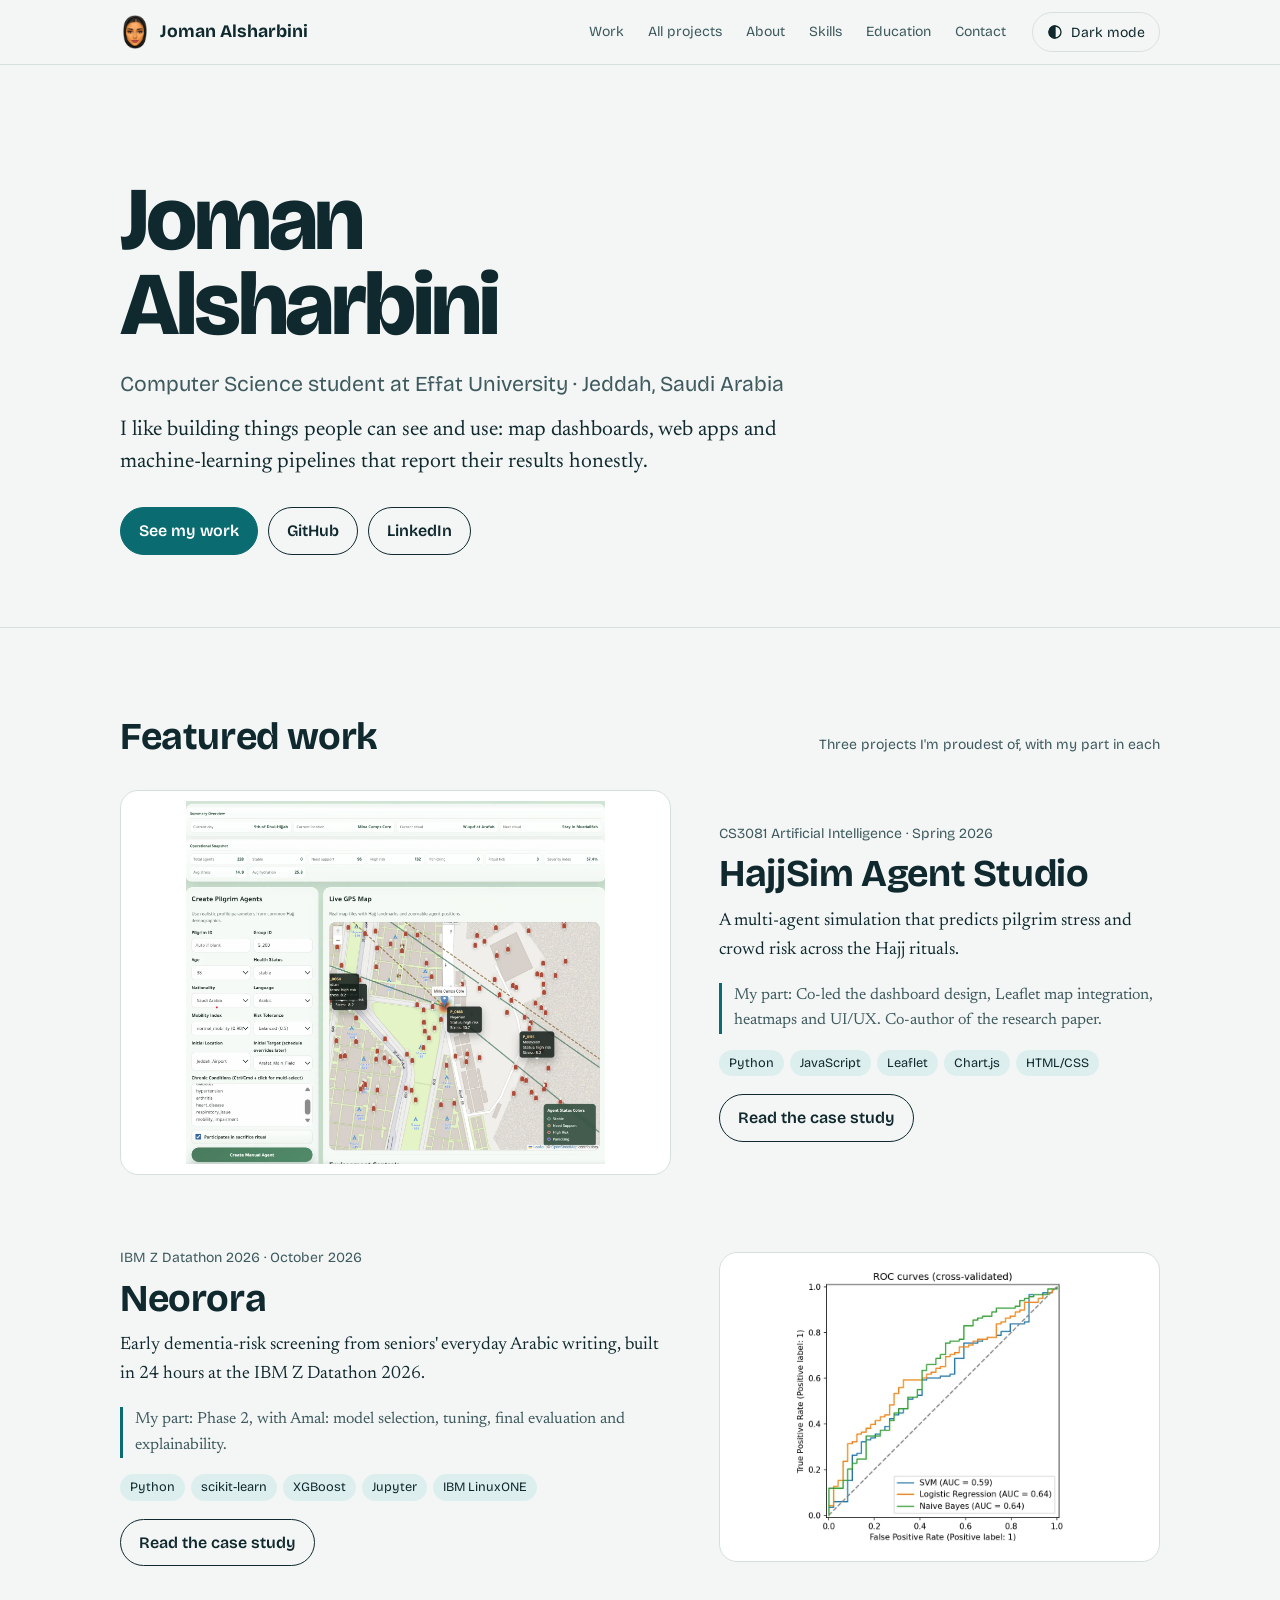
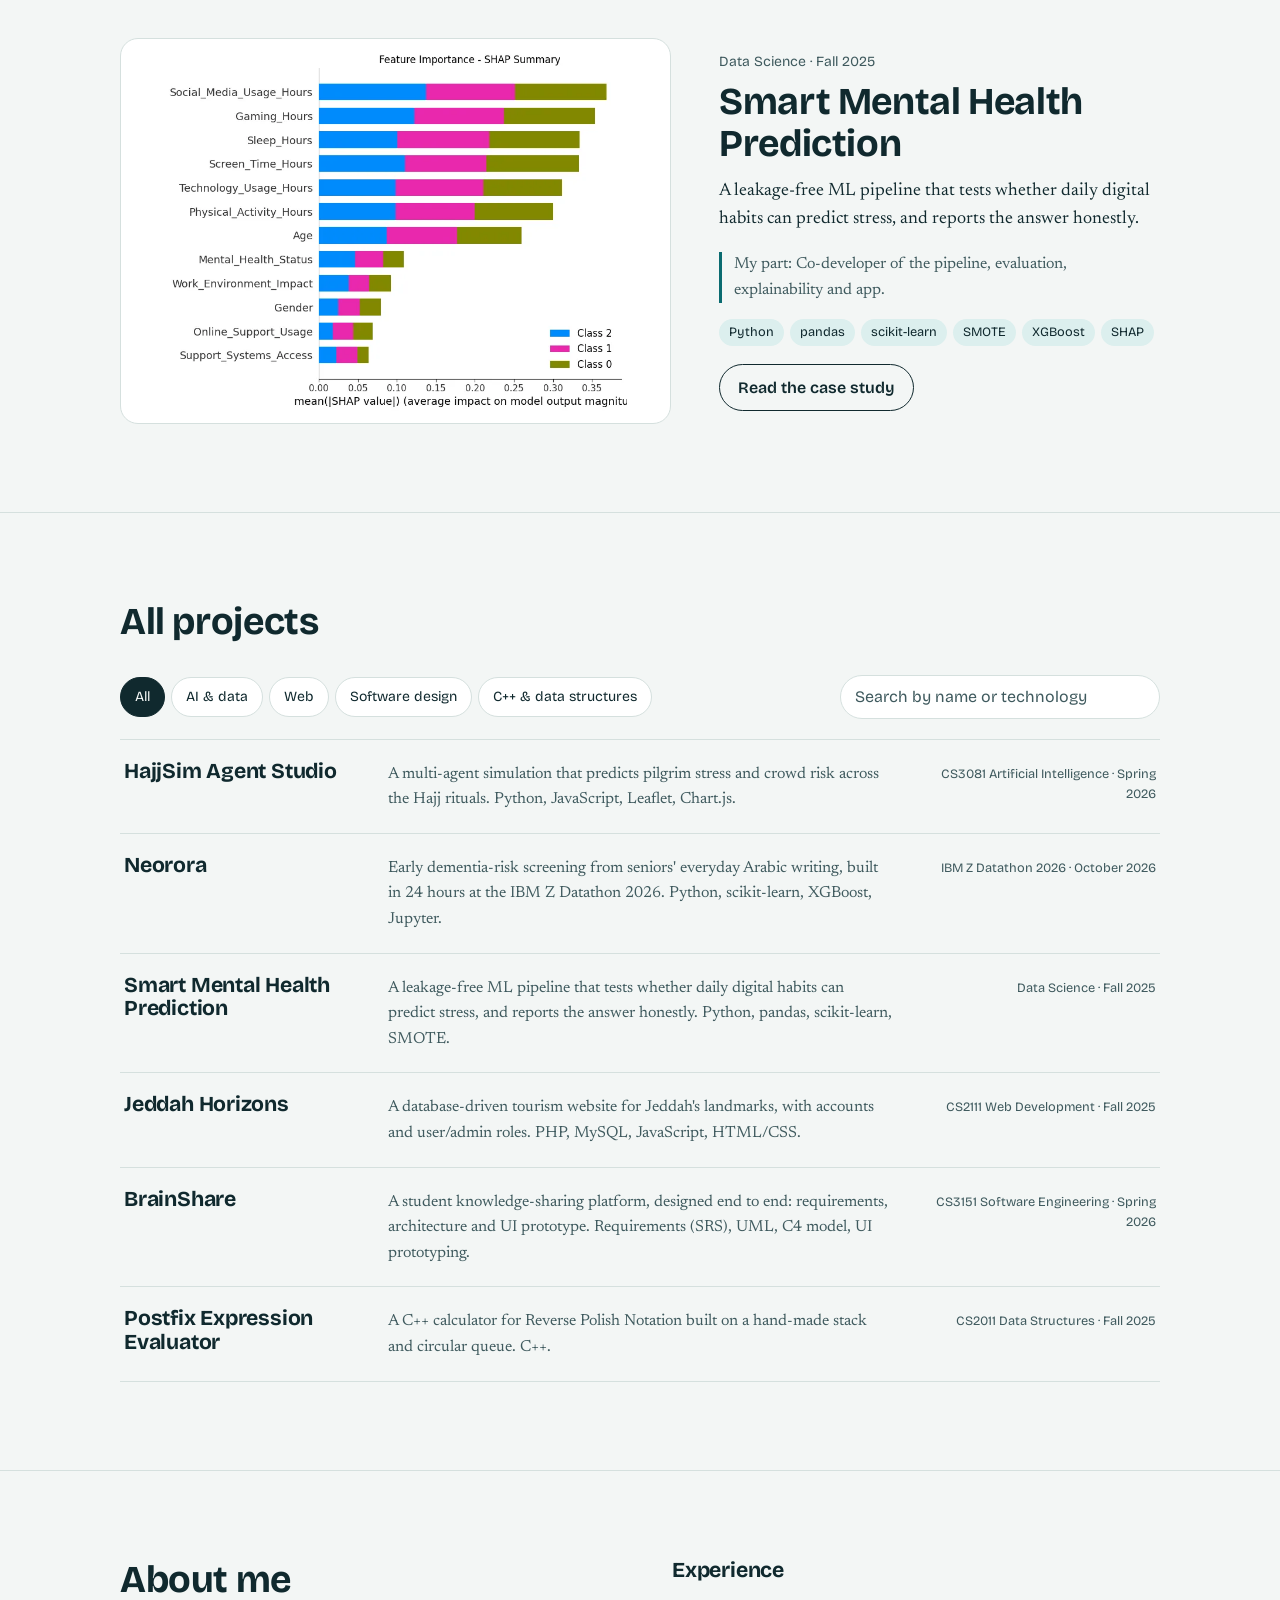
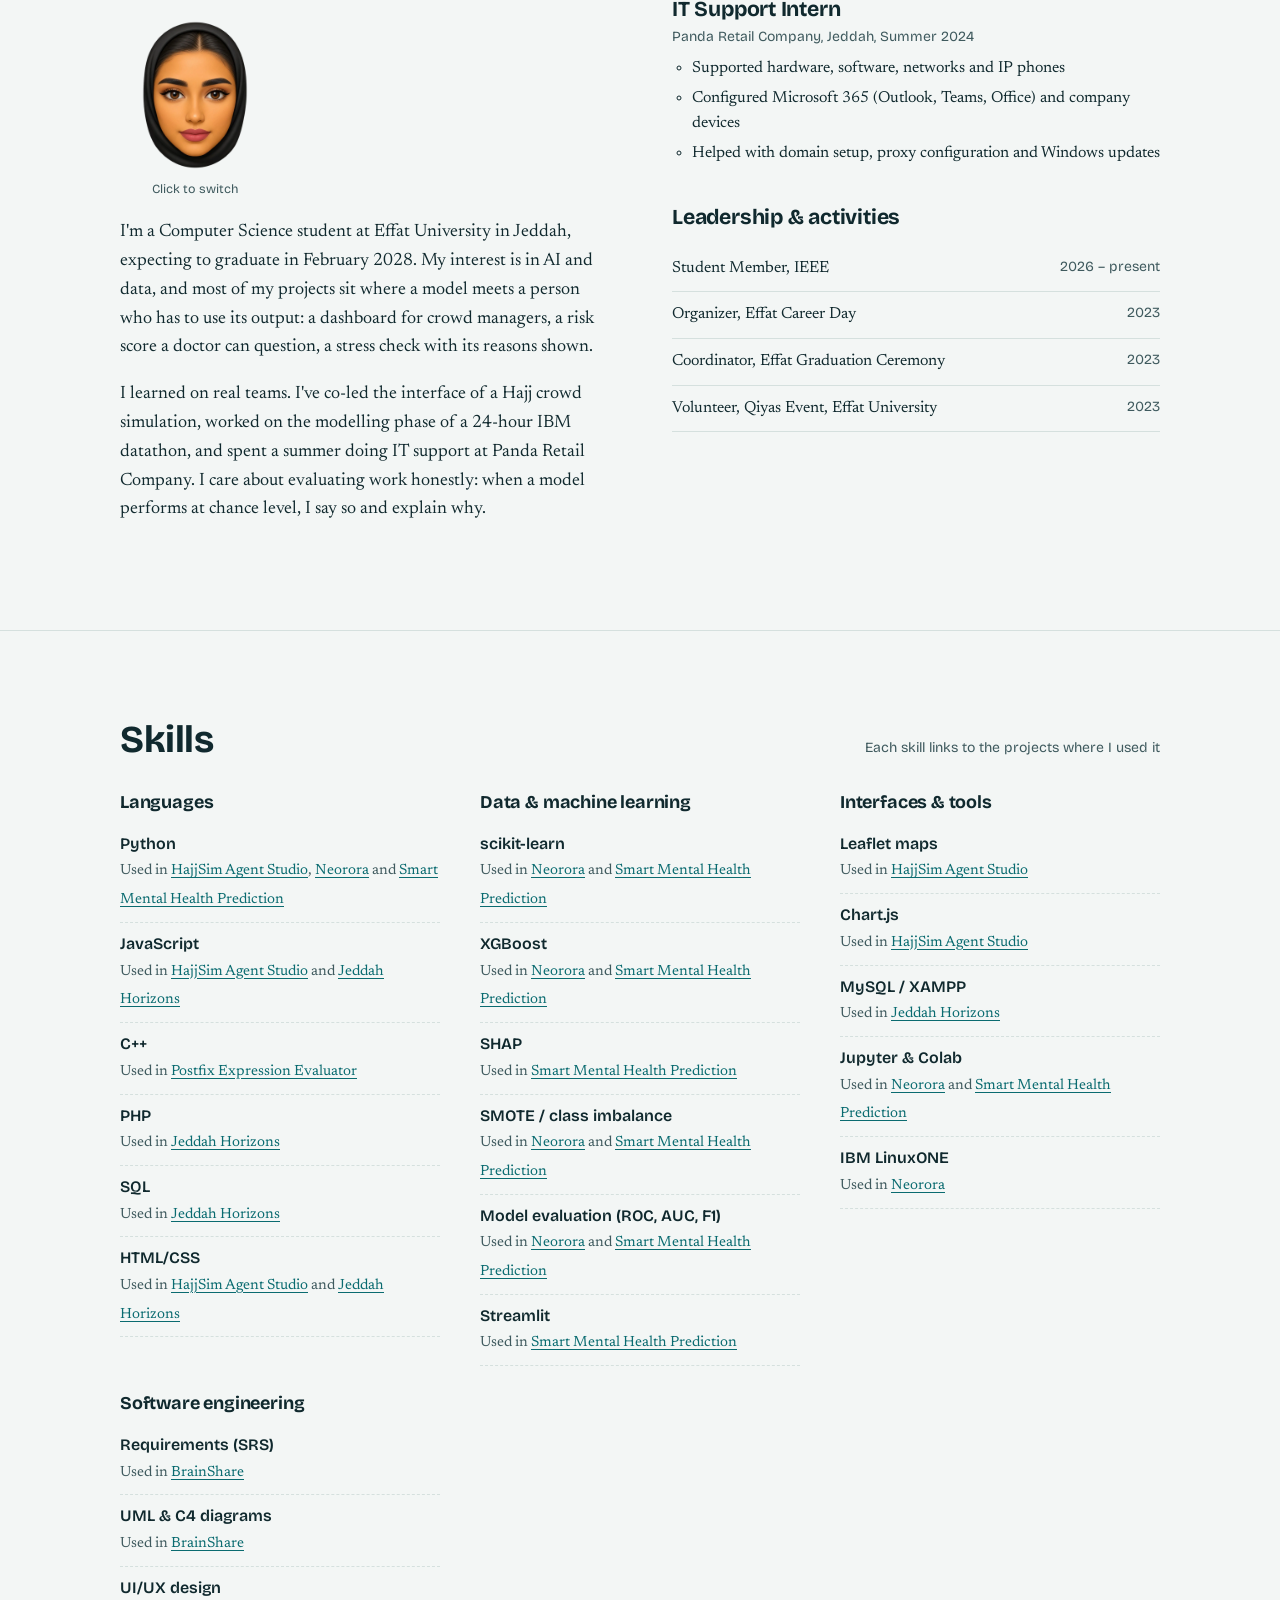
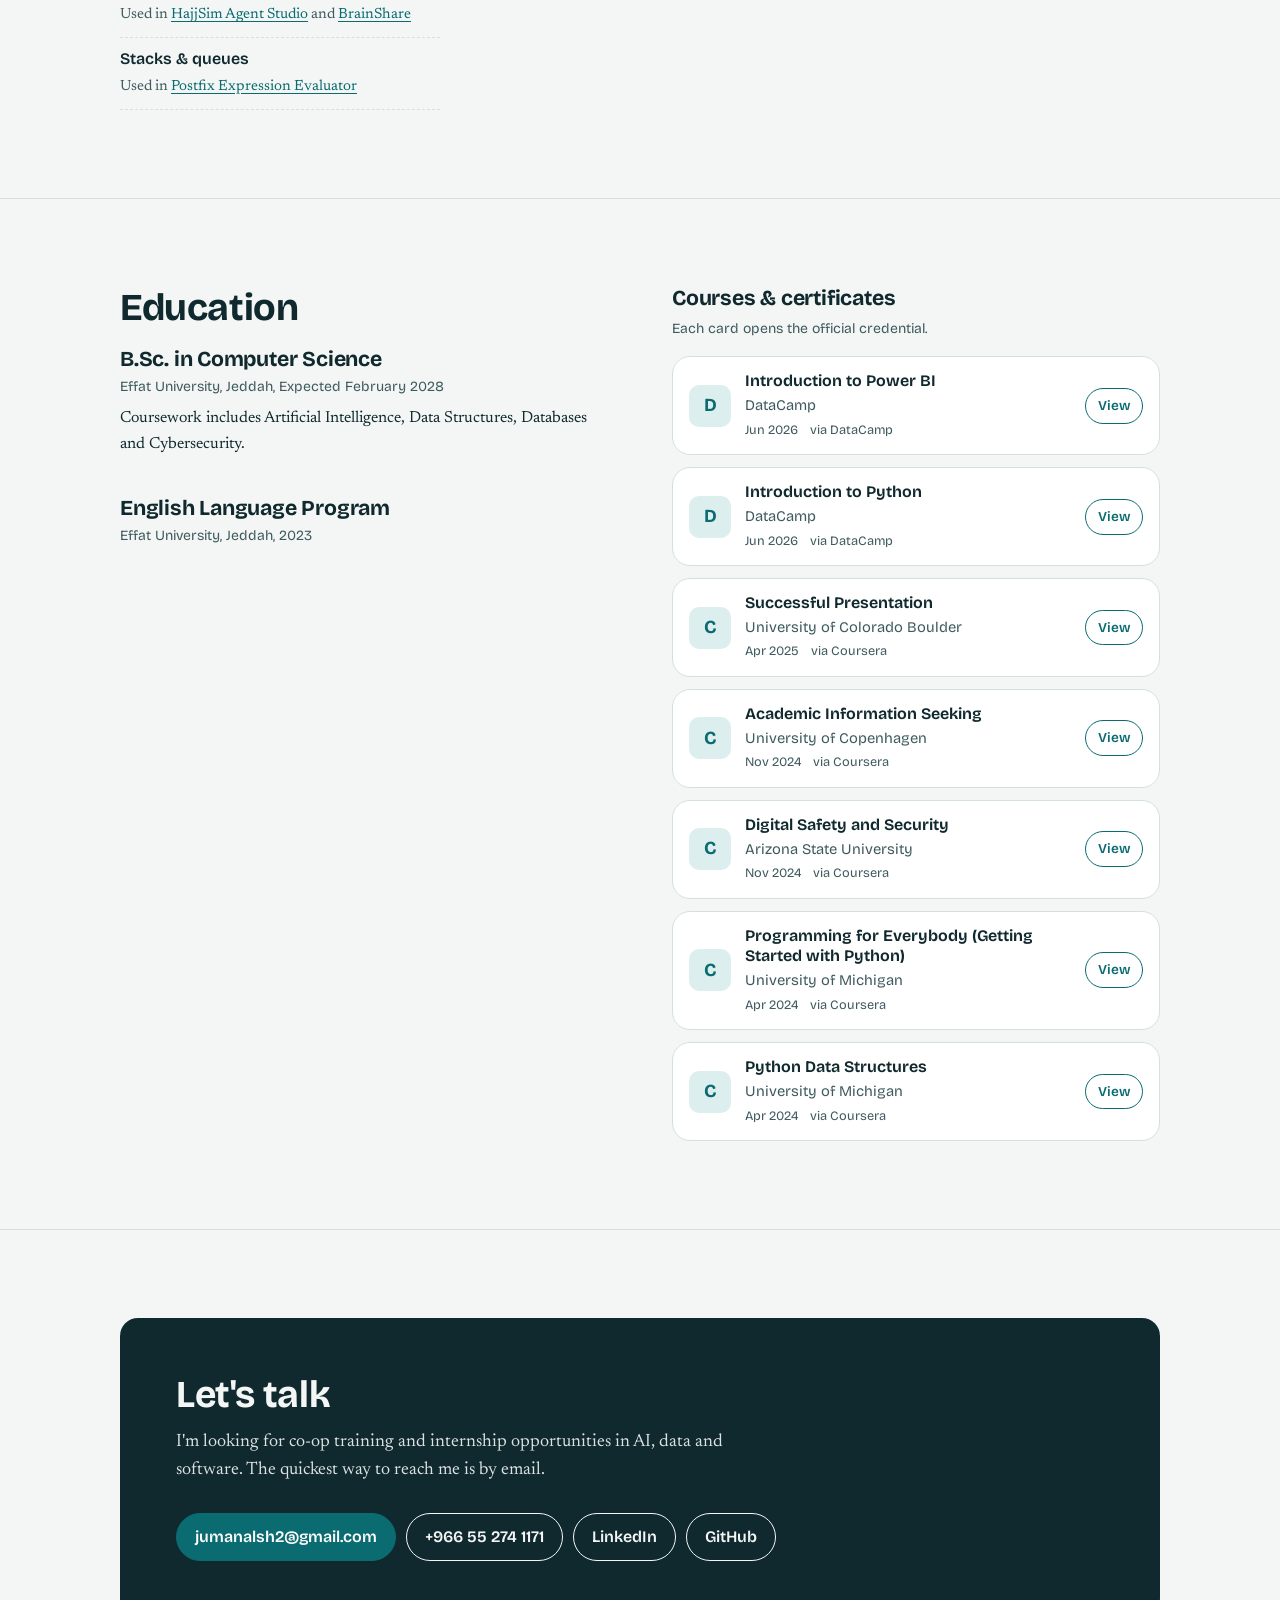
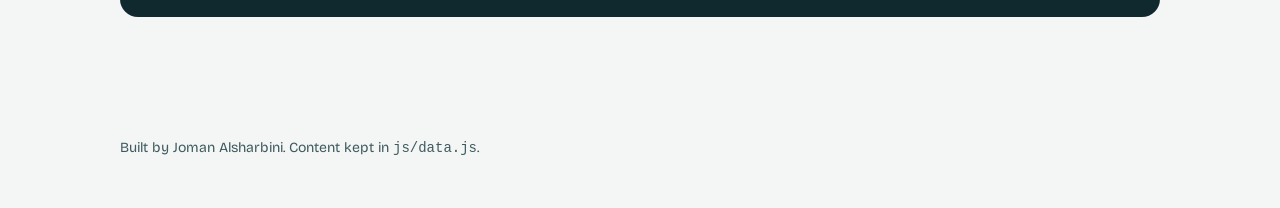
==== commit be10b65a: "Add portrait toggle, header avatar, favicon and certificate cards Co-Authored-By: Claude Sonnet 5.5 " ====
--- a/index.html
+++ b/index.html
@@ -14,6 +14,7 @@
   <meta name="twitter:card" content="summary_large_image">
   <meta name="theme-color" content="#0a6b70">
   <link rel="icon" href="assets/img/avatar.webp" type="image/webp">
+  <link rel="apple-touch-icon" href="assets/apple-touch-icon.png">
   <link rel="preconnect" href="https://fonts.googleapis.com">
   <link rel="preconnect" href="https://fonts.gstatic.com" crossorigin>
   <link href="https://fonts.googleapis.com/css2?family=Bricolage+Grotesque:opsz,wght@12..96,400;12..96,600;12..96,700;12..96,800&family=Newsreader:ital,opsz,wght@0,6..72,400;0,6..72,500;1,6..72,400&display=swap" rel="stylesheet">
@@ -27,7 +28,7 @@
 
   <header class="site-header">
     <div class="wrap">
-      <a class="brand" href="#top">Joman Alsharbini</a>
+      <a class="brand" href="#top"><img class="brand-mark" src="assets/img/bitmoji.webp" alt="" width="30" height="30"><span>Joman Alsharbini</span></a>
       <nav class="nav" aria-label="Sections">
         <a href="#work">Work</a>
         <a href="#projects">All projects</a>
@@ -56,8 +57,7 @@
             <a class="btn" data-link="linkedin" href="#">LinkedIn</a>
           </div>
         </div>
-        <div class="hero-avatar"><img data-field="avatar" alt="Illustrated avatar of Joman" width="220" height="220"></div>
-      </div>
+              </div>
     </section>
 
     <section class="block" id="work" aria-labelledby="work-h">
@@ -91,6 +91,11 @@
       <div class="wrap two-col">
         <div class="prose">
           <h2 id="about-h" class="sub-h" style="font-size: var(--step-3); margin-bottom: 20px">About me</h2>
+          <button type="button" class="portrait" data-portrait aria-pressed="false" aria-label="Switch between my photo and my avatar">
+            <img class="p-avatar" src="assets/img/bitmoji.webp" alt="Illustrated avatar of Joman" width="516" height="720">
+            <img class="p-photo" src="assets/img/joman-photo.webp" alt="Photo of Joman" width="720" height="989" loading="lazy">
+            <span class="portrait-hint">Click to switch</span>
+          </button>
           <div data-about></div>
         </div>
         <div>
@@ -120,8 +125,8 @@
         </div>
         <div>
           <h3 class="sub-h">Courses &amp; certificates</h3>
-          <p class="meta" style="margin:-8px 0 12px">Each name opens the official credential.</p>
-          <ul class="simple-list" data-certificates></ul>
+          <p class="meta" style="margin:-8px 0 16px">Each card opens the official credential.</p>
+          <ul class="cert-grid" data-certificates></ul>
         </div>
       </div>
     </section>
--- a/css/style.css
+++ b/css/style.css
@@ -223,3 +223,30 @@
 @keyframes rise { from { opacity: 0; transform: translateY(14px); } to { opacity: 1; transform: none; } }
 .hero h1 span { animation: rise 0.7s cubic-bezier(.2,.7,.2,1) both; }
 .hero h1 span:nth-child(2) { animation-delay: 0.12s; }
+
+/* ---------- Brand mark ---------- */
+.brand { display: inline-flex; align-items: center; gap: 10px; }
+.brand-mark { width: 30px; height: auto; max-height: 34px; object-fit: contain; border: 0; }
+
+/* ---------- About portrait (click to switch) ---------- */
+.portrait { position: relative; display: block; width: clamp(110px, 14vw, 150px); aspect-ratio: 1; margin: 0 0 48px; padding: 0; border: 0; background: none; cursor: pointer; border-radius: 50%; -webkit-tap-highlight-color: transparent; }
+.portrait img { position: absolute; inset: 0; width: 100%; height: 100%; object-fit: contain; transition: opacity .35s ease, transform .35s ease; }
+.portrait .p-photo { object-fit: cover; object-position: 50% 30%; border-radius: 50%; opacity: 0; transform: scale(.96); }
+.portrait[aria-pressed="true"] .p-photo { opacity: 1; transform: none; }
+.portrait[aria-pressed="true"] .p-avatar { opacity: 0; transform: scale(.96); }
+.portrait-hint { position: absolute; left: 50%; bottom: -26px; transform: translateX(-50%); font-family: var(--ui); font-size: .78rem; color: var(--ink-soft); white-space: nowrap; }
+.portrait:focus-visible { outline: 3px solid var(--accent); outline-offset: 6px; }
+@media (prefers-reduced-motion: reduce) { .portrait img { transition: none; } }
+
+/* ---------- Certificates ---------- */
+.cert-grid { list-style: none; margin: 0; padding: 0; display: grid; gap: 12px; }
+.cert { display: flex; align-items: center; gap: 14px; padding: 14px 16px; background: var(--surface); border: 1px solid var(--line); border-radius: var(--radius-lg, 14px); text-decoration: none; color: var(--ink); transition: border-color .15s, box-shadow .15s; }
+.cert:hover, .cert:focus-visible { border-color: var(--accent); box-shadow: 0 0 0 1px var(--accent); }
+.cert-badge { flex: none; width: 42px; height: 42px; border-radius: 10px; background: var(--accent-soft); color: var(--accent); display: grid; place-items: center; font-family: var(--display); font-weight: 700; font-size: 1.15rem; }
+.cert-main { flex: 1; min-width: 0; display: flex; flex-direction: column; gap: 2px; }
+.cert-name { font-family: var(--ui); font-weight: 650; font-size: 1rem; line-height: 1.3; }
+.cert-org { font-family: var(--ui); font-size: .92rem; color: var(--ink-soft); }
+.cert-meta { display: flex; flex-wrap: wrap; gap: 4px 12px; font-family: var(--ui); font-size: .8rem; color: var(--ink-soft); }
+.cert-go { flex: none; font-family: var(--ui); font-size: .85rem; font-weight: 600; color: var(--accent); padding: 6px 12px; border: 1.5px solid var(--accent); border-radius: 999px; }
+.cert:hover .cert-go { background: var(--accent); color: var(--accent-ink); }
+@media (max-width: 480px) { .cert-go { display: none; } }
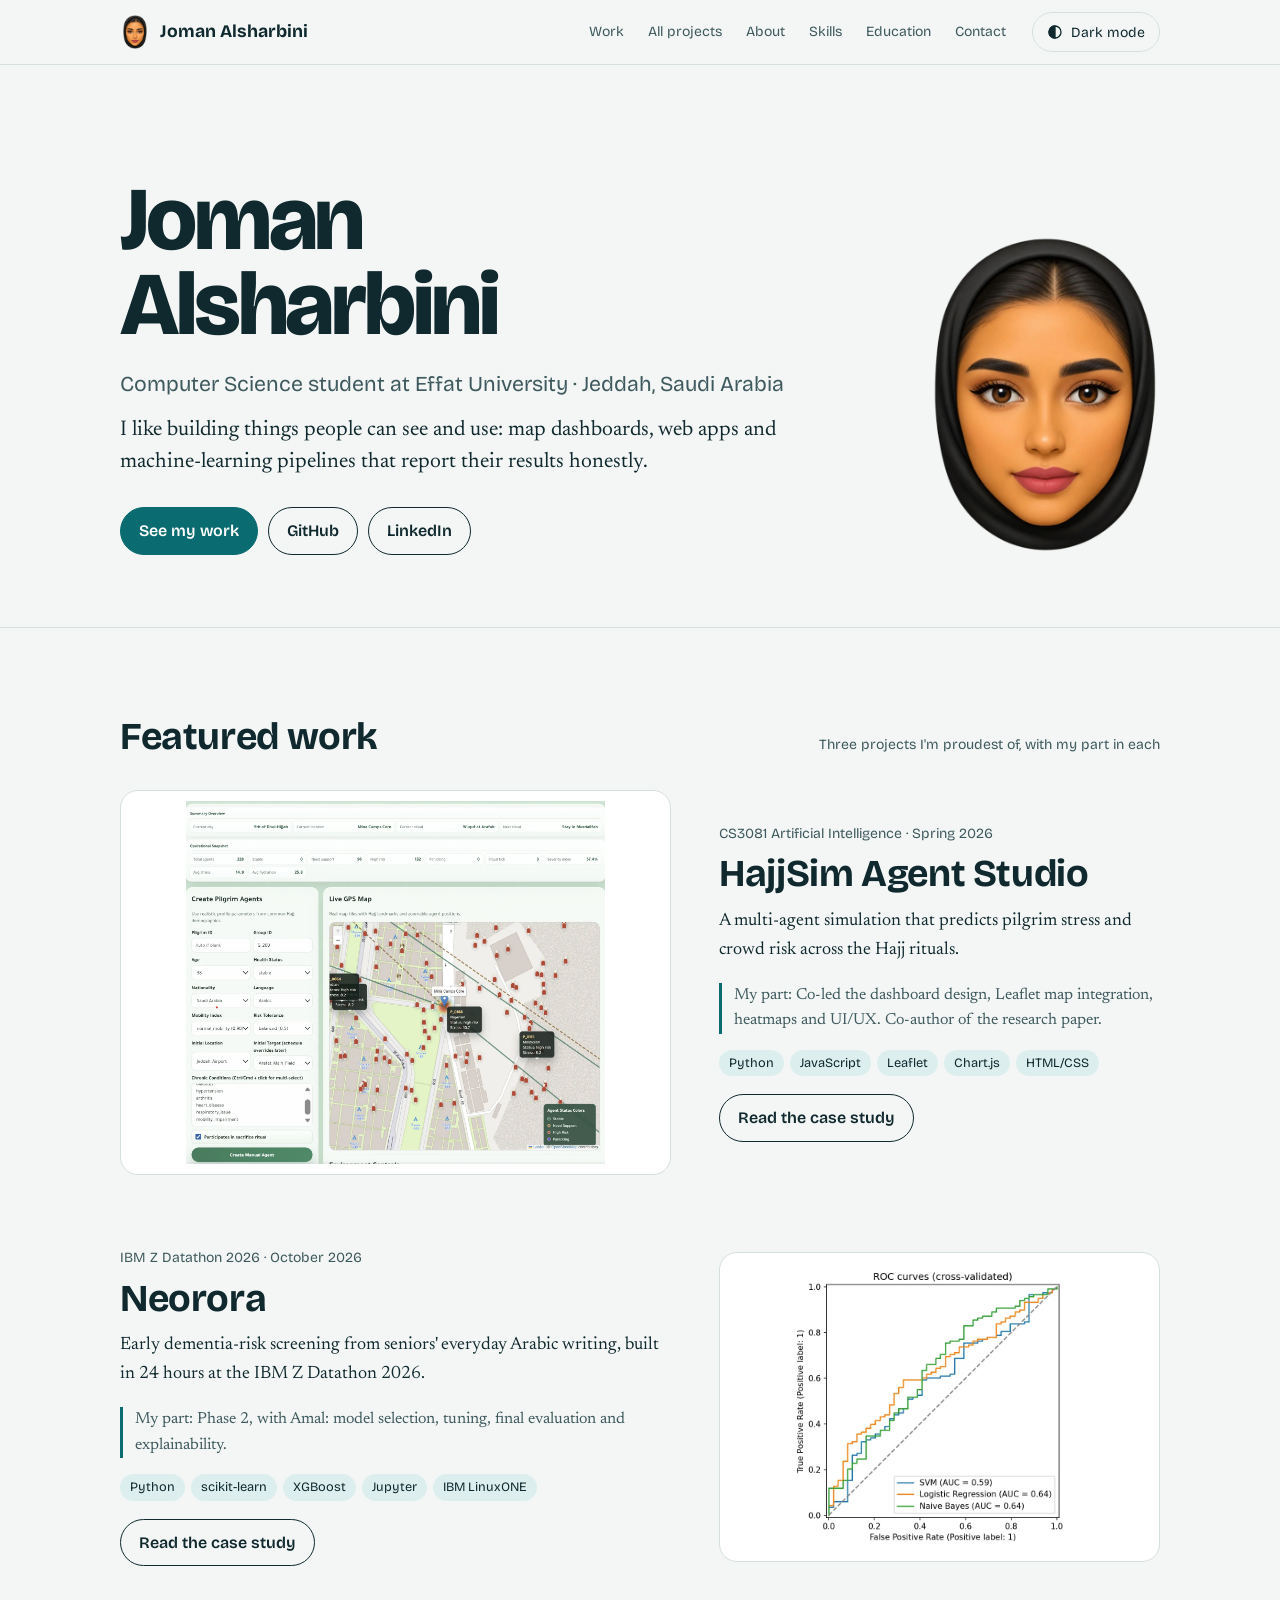
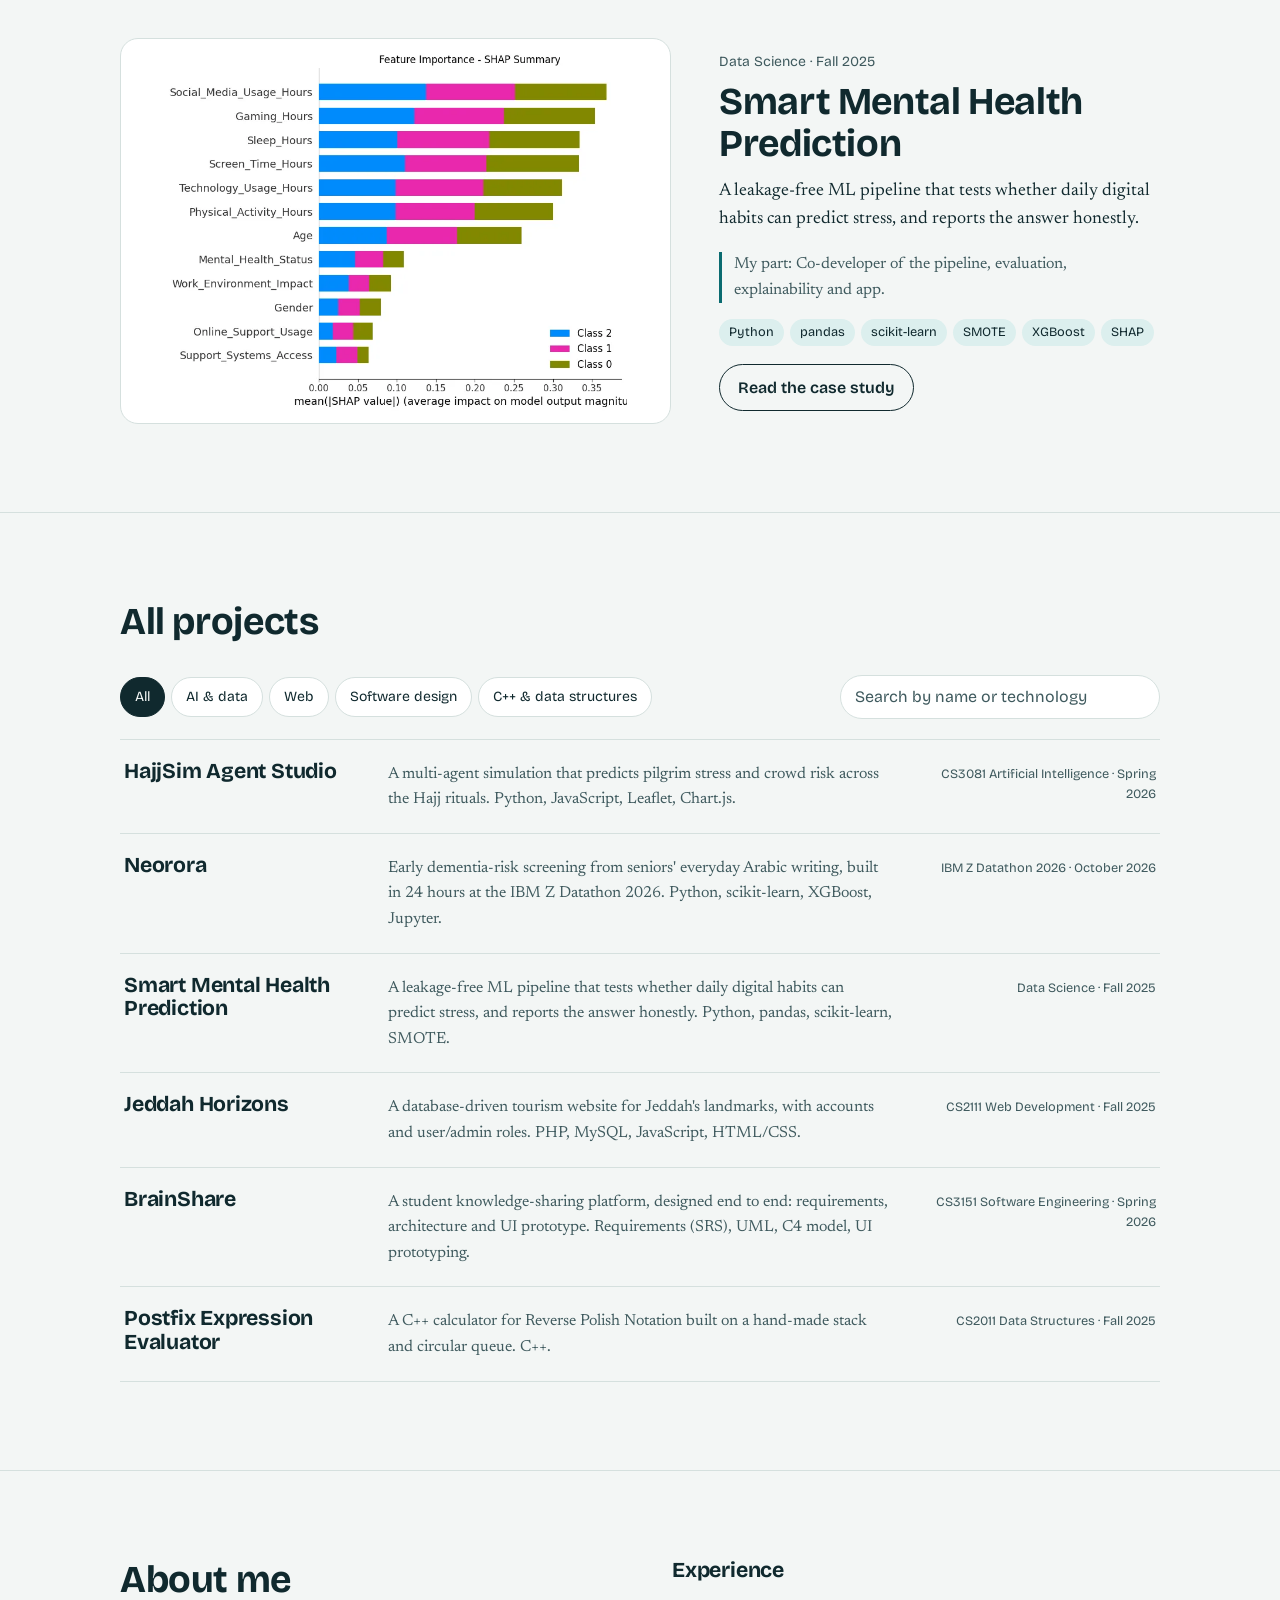
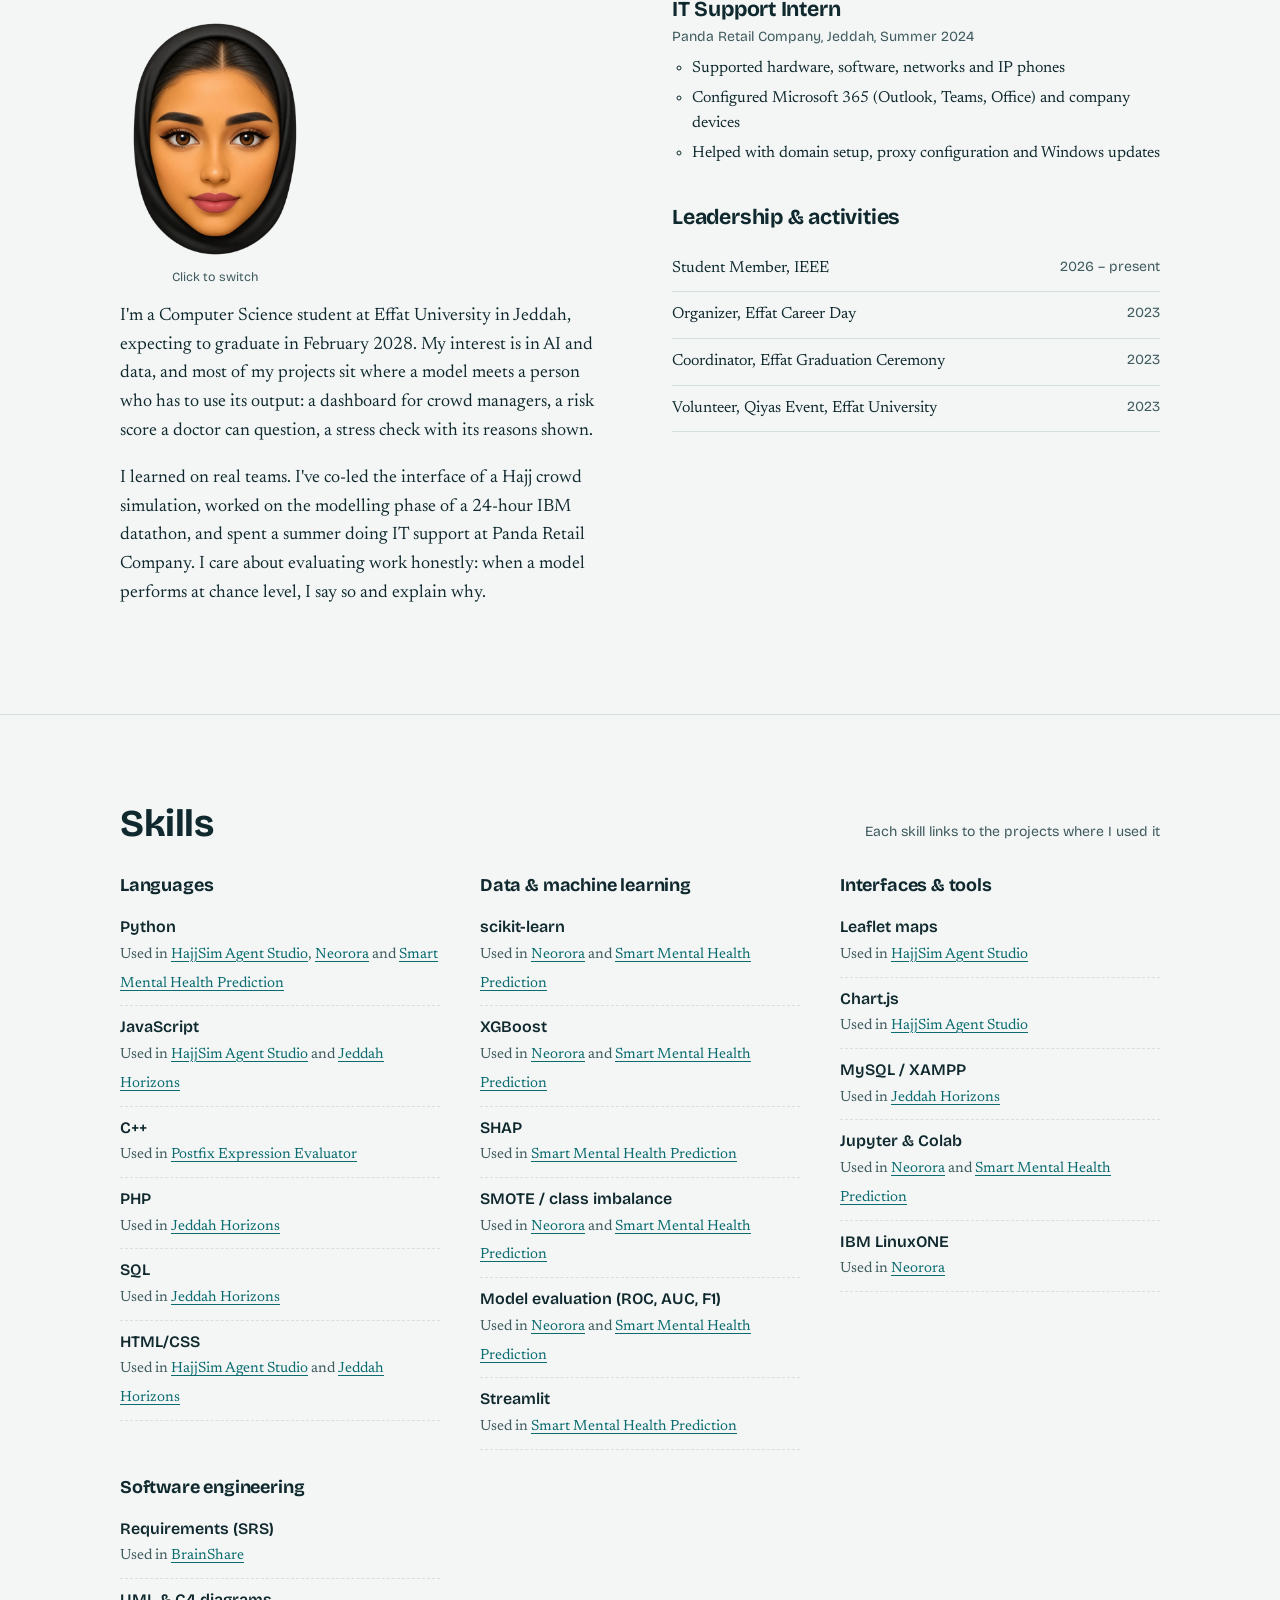
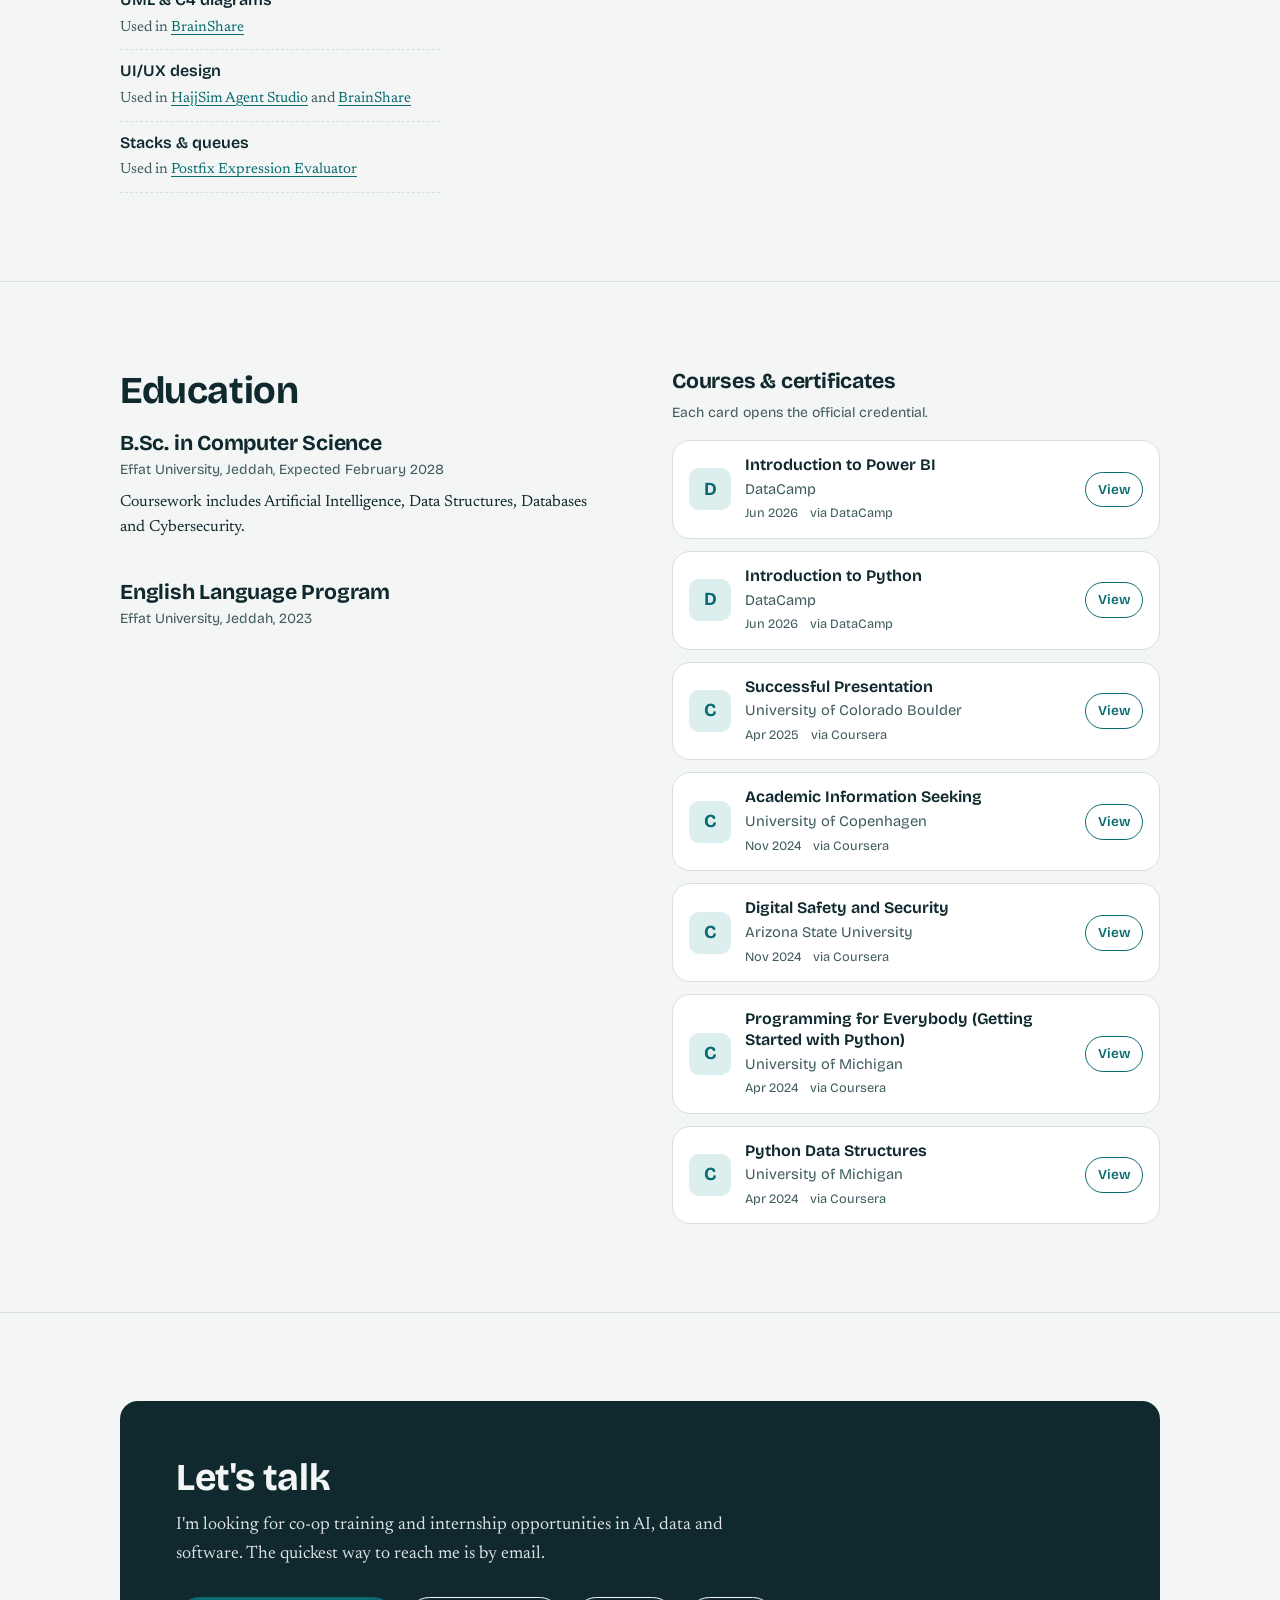
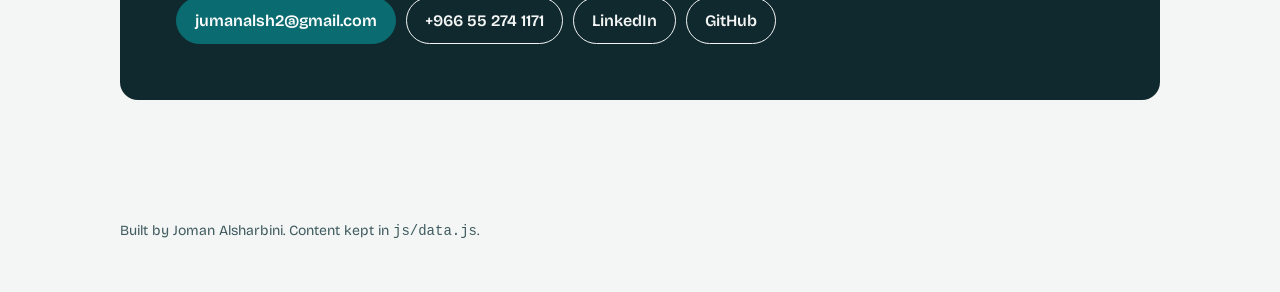
==== commit 7464cb1c: "Restore hero avatar, square portrait framing, certificate image slot Co-Authored-By: Claude Sonnet 5" ====
--- a/index.html
+++ b/index.html
@@ -57,7 +57,8 @@
             <a class="btn" data-link="linkedin" href="#">LinkedIn</a>
           </div>
         </div>
-              </div>
+        <div class="hero-avatar"><img data-field="avatar" alt="Illustrated avatar of Joman" width="516" height="720"></div>
+      </div>
     </section>
 
     <section class="block" id="work" aria-labelledby="work-h">
--- a/css/style.css
+++ b/css/style.css
@@ -97,8 +97,8 @@
 .hero h1 span { display: block; }
 .hero .role { font-family: var(--ui); font-size: var(--step-1); color: var(--ink-soft); margin: 20px 0 14px; }
 .hero .intro { max-width: 34em; font-size: var(--step-1); line-height: 1.5; }
-.hero-avatar { width: clamp(120px, 18vw, 220px); aspect-ratio: 1; border-radius: 50%; background: var(--sand); border: 6px solid var(--surface); box-shadow: 0 0 0 2px var(--accent); overflow: hidden; }
-.hero-avatar img { width: 100%; height: 100%; object-fit: cover; }
+.hero-avatar { width: clamp(130px, 19vw, 230px); flex: none; }
+.hero-avatar img { display: block; width: 100%; height: auto; border: 0; }
 .contact-row { display: flex; flex-wrap: wrap; gap: 10px; margin-top: 28px; }
 .btn { font-family: var(--ui); font-size: 1rem; font-weight: 600; display: inline-flex; align-items: center; gap: 8px; min-height: 46px; padding: 10px 18px; border-radius: 999px; text-decoration: none; border: 1.5px solid var(--ink); color: var(--ink); background: transparent; }
 .btn:hover { background: var(--ink); color: var(--ground); }
@@ -250,3 +250,9 @@
 .cert-go { flex: none; font-family: var(--ui); font-size: .85rem; font-weight: 600; color: var(--accent); padding: 6px 12px; border: 1.5px solid var(--accent); border-radius: 999px; }
 .cert:hover .cert-go { background: var(--accent); color: var(--accent-ink); }
 @media (max-width: 480px) { .cert-go { display: none; } }
+
+/* portrait: rounded square, full framing */
+.portrait { width: clamp(150px, 20vw, 190px); aspect-ratio: 4 / 5; border-radius: 14px; margin-bottom: 44px; }
+.portrait .p-photo { border-radius: 14px; object-position: 50% 20%; box-shadow: 0 0 0 1px var(--line); }
+.cert-img { flex: none; width: 96px; height: 68px; object-fit: cover; object-position: top; border-radius: 6px; border: 1px solid var(--line); background: #fff; }
+@media (max-width: 480px) { .cert-img { width: 72px; height: 52px; } }
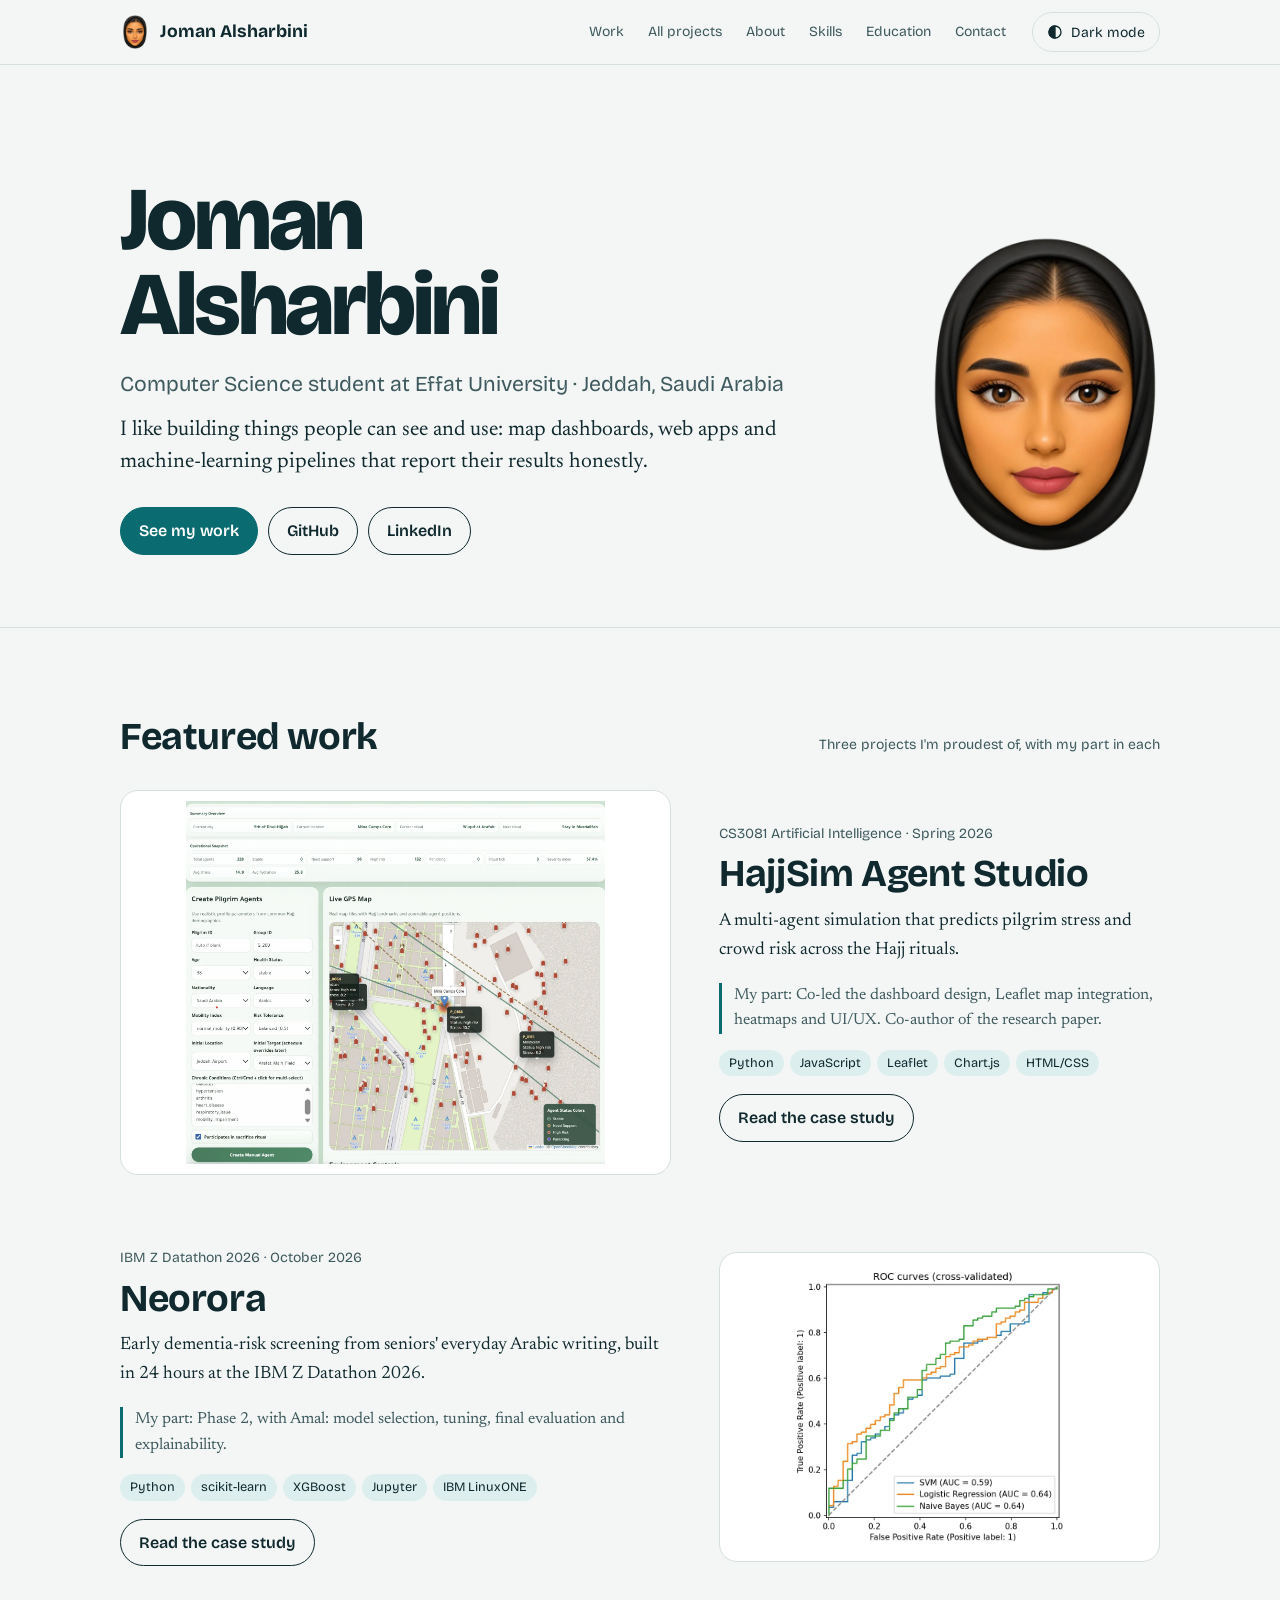
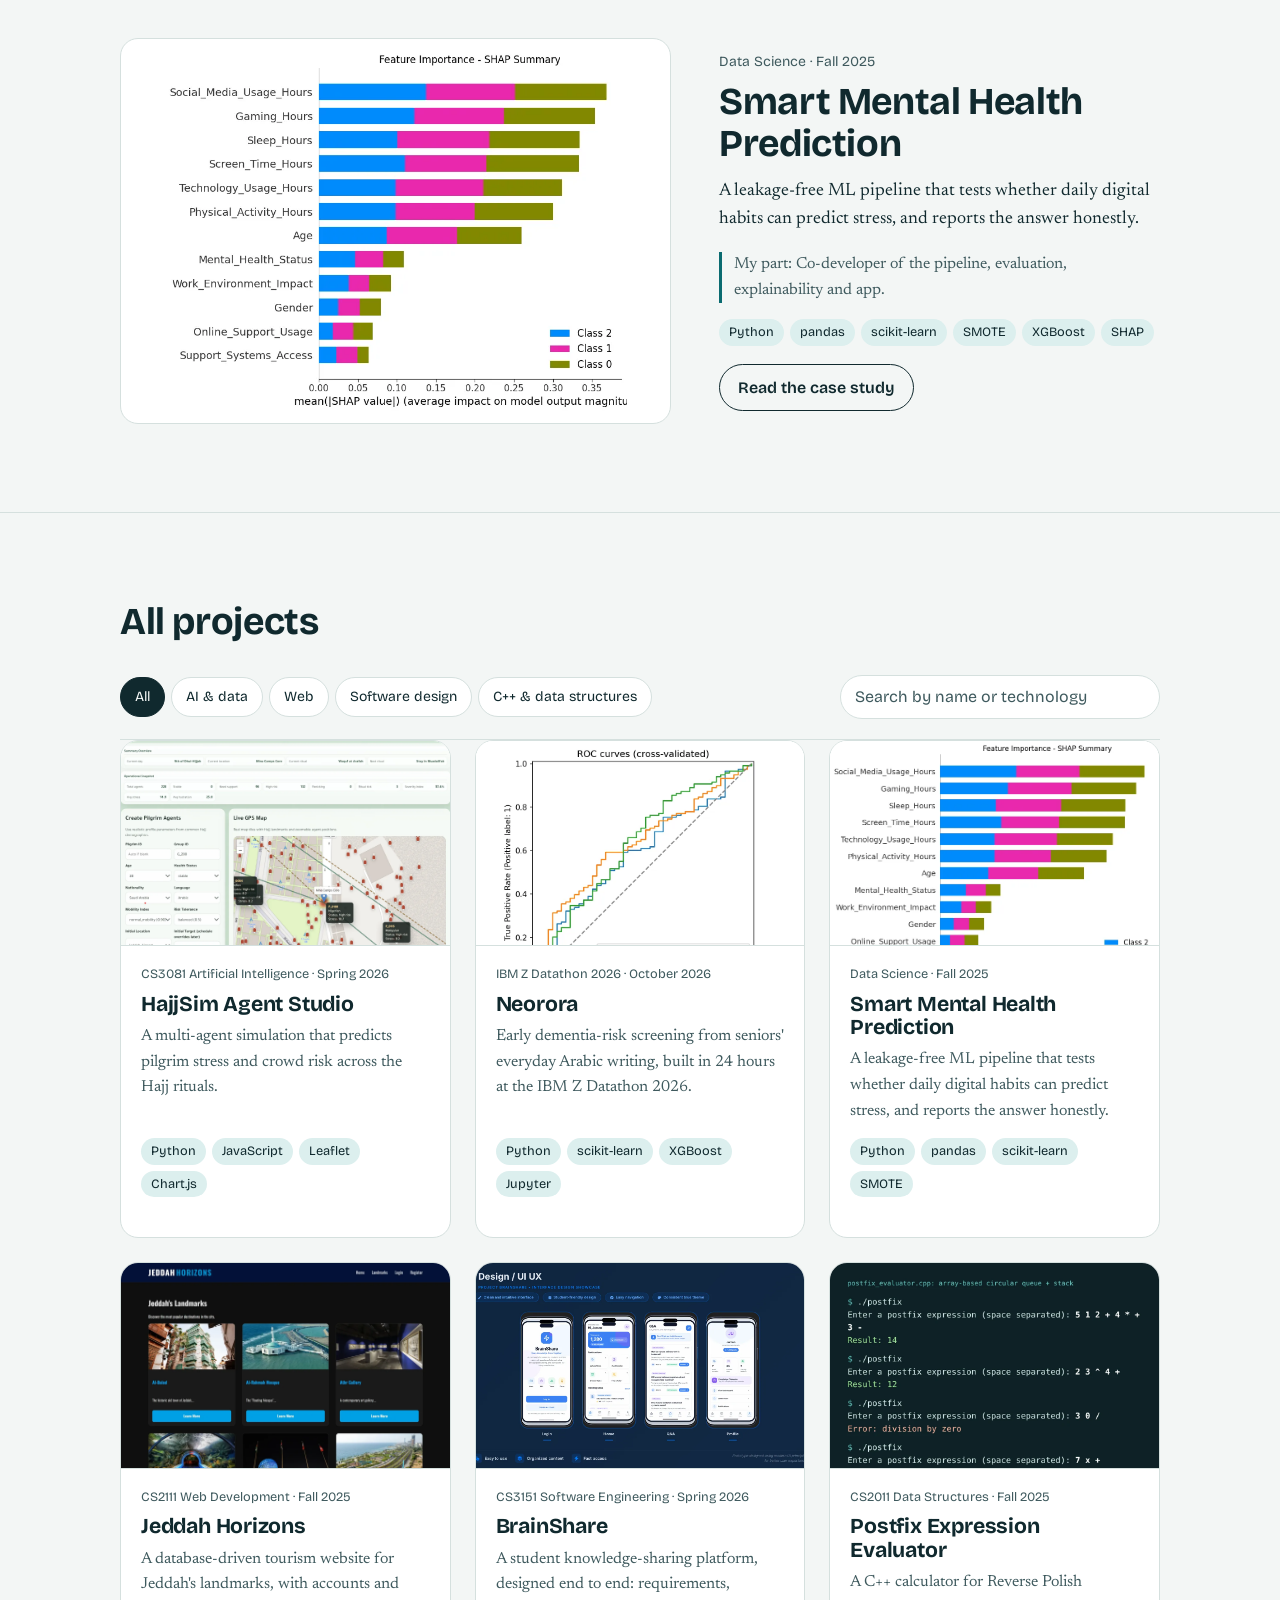
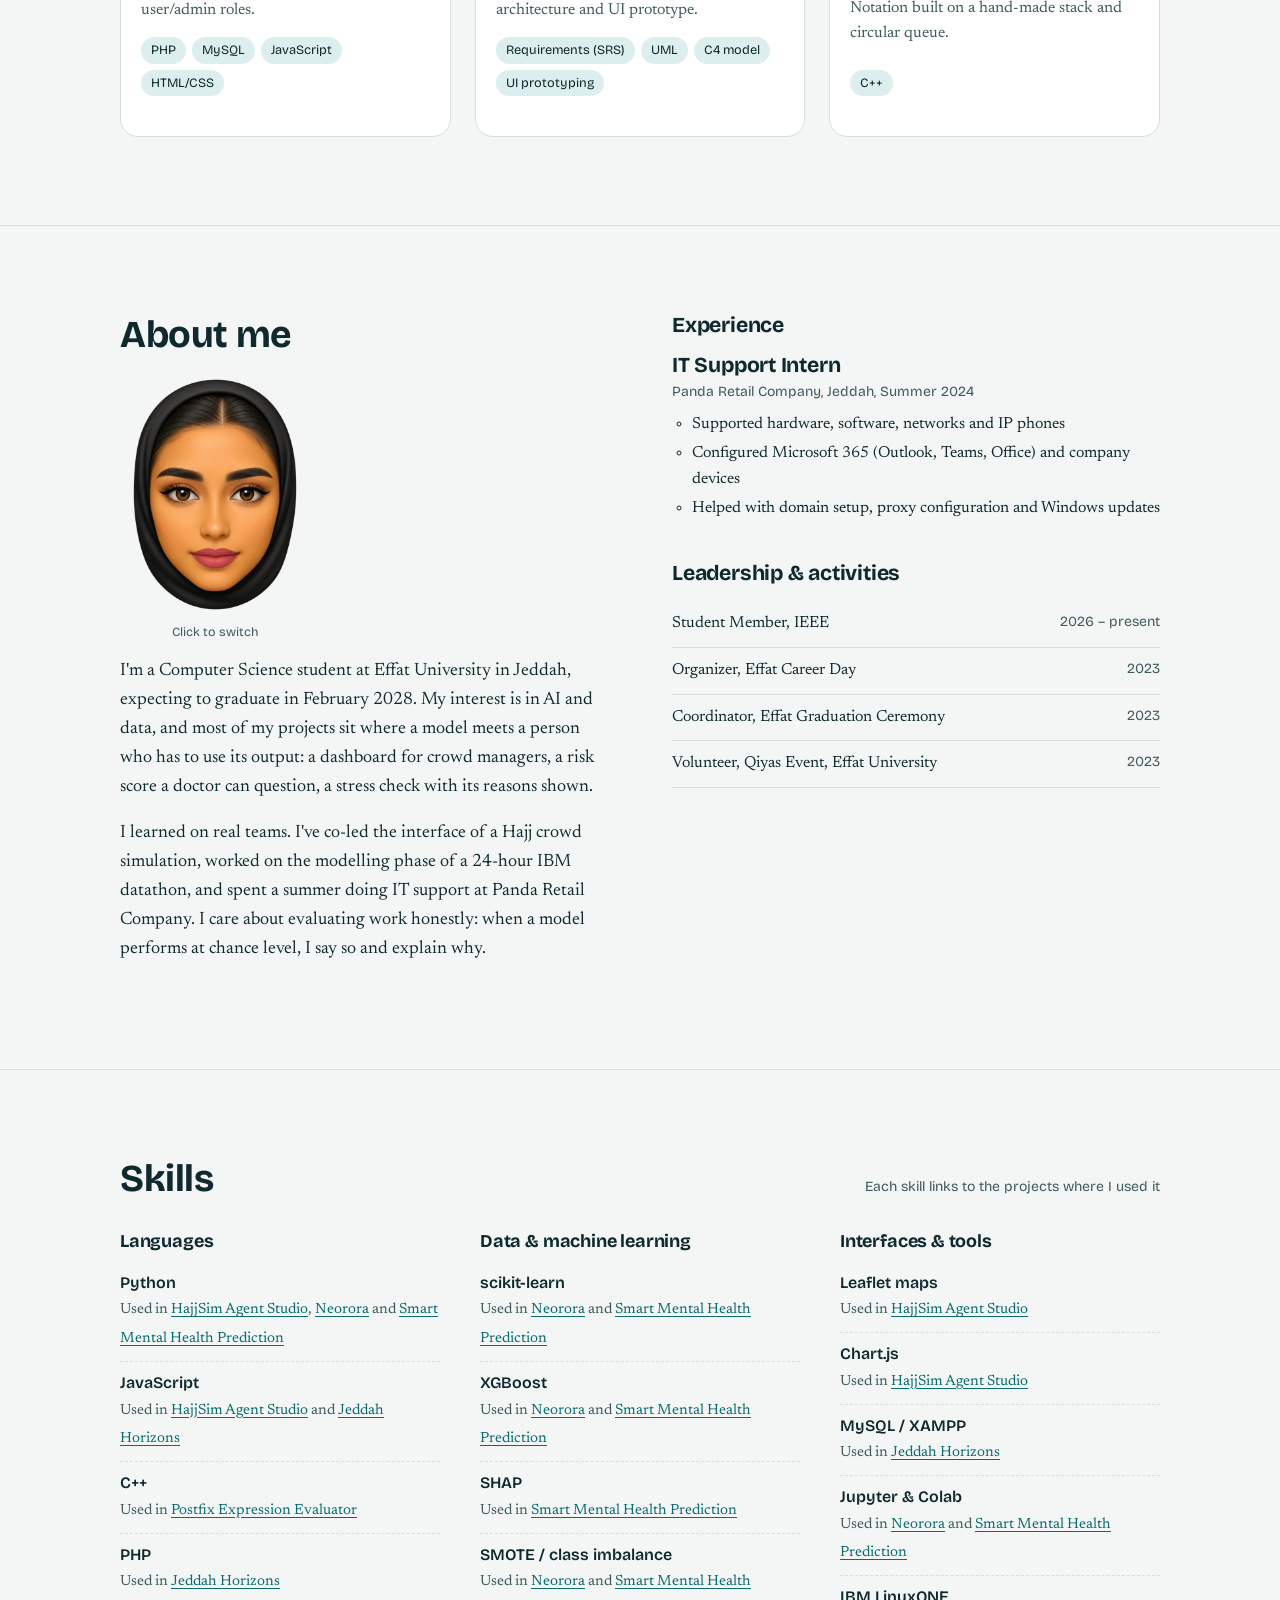
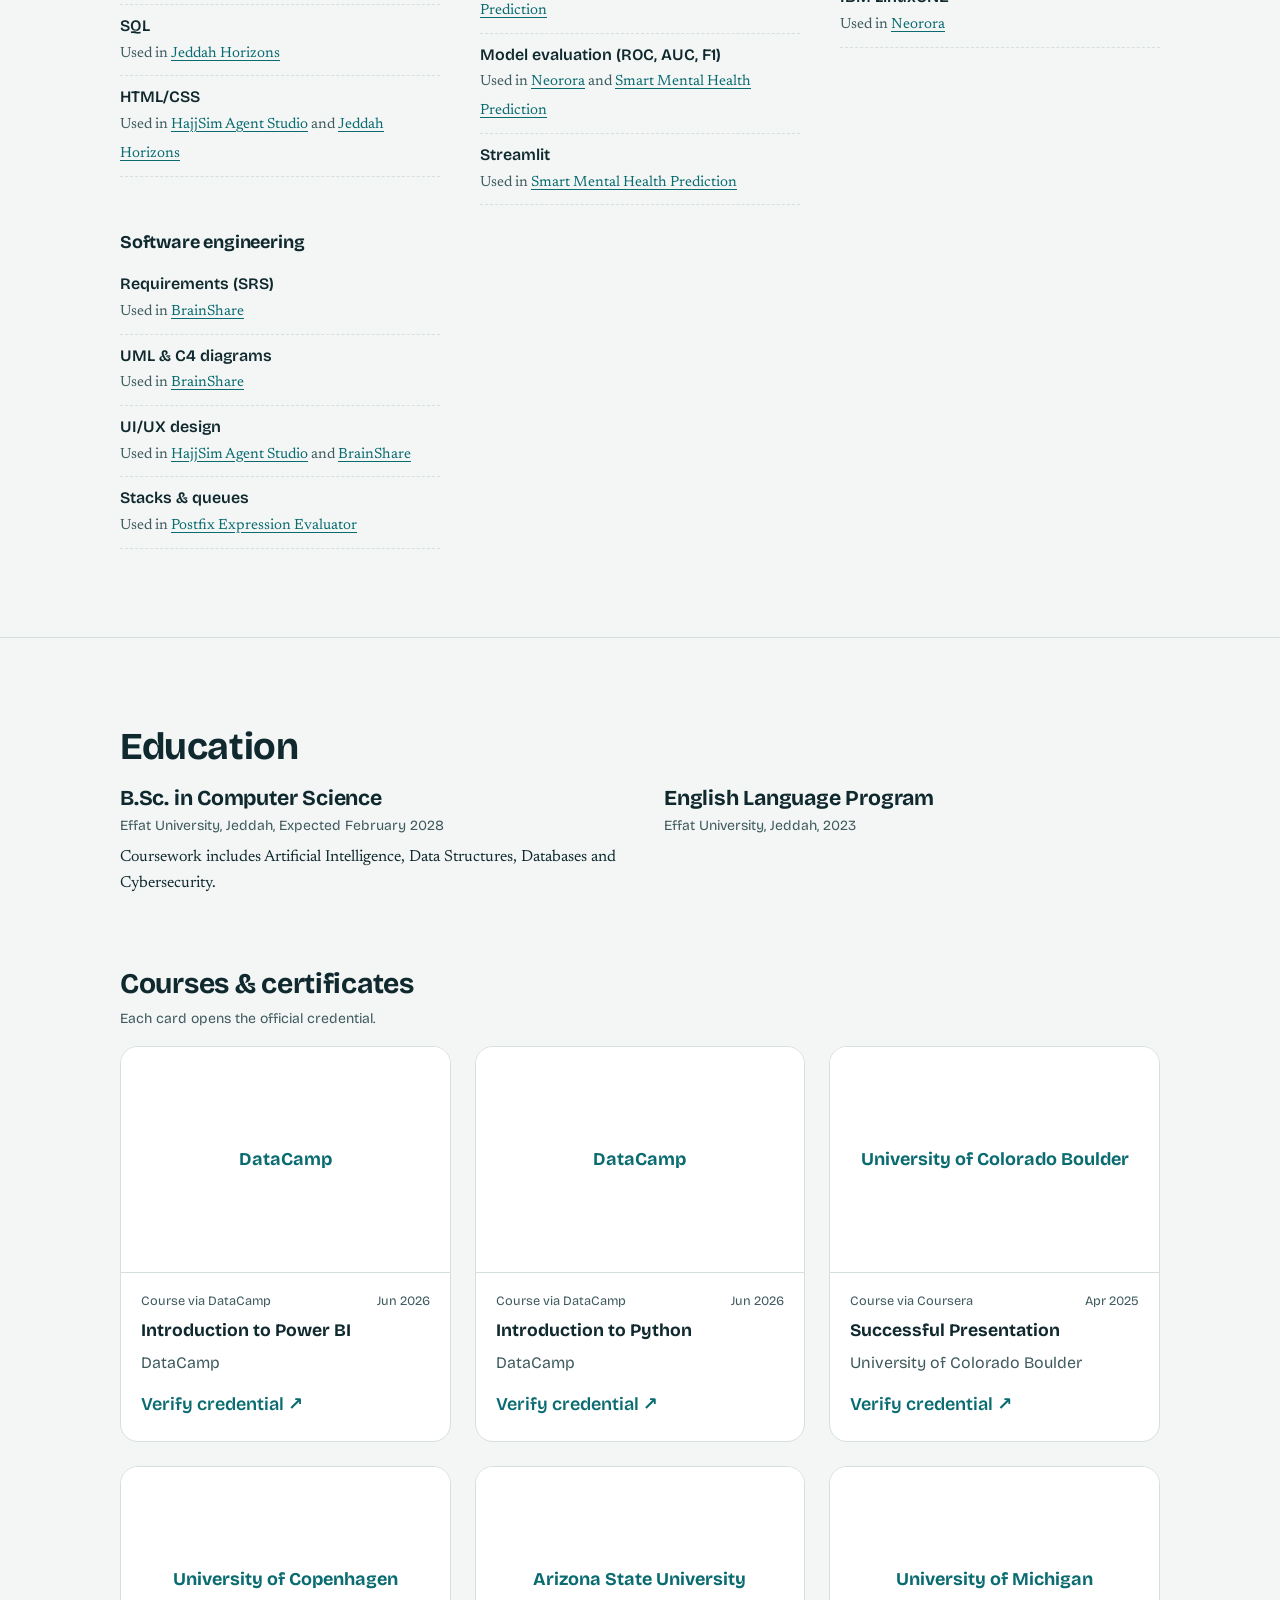
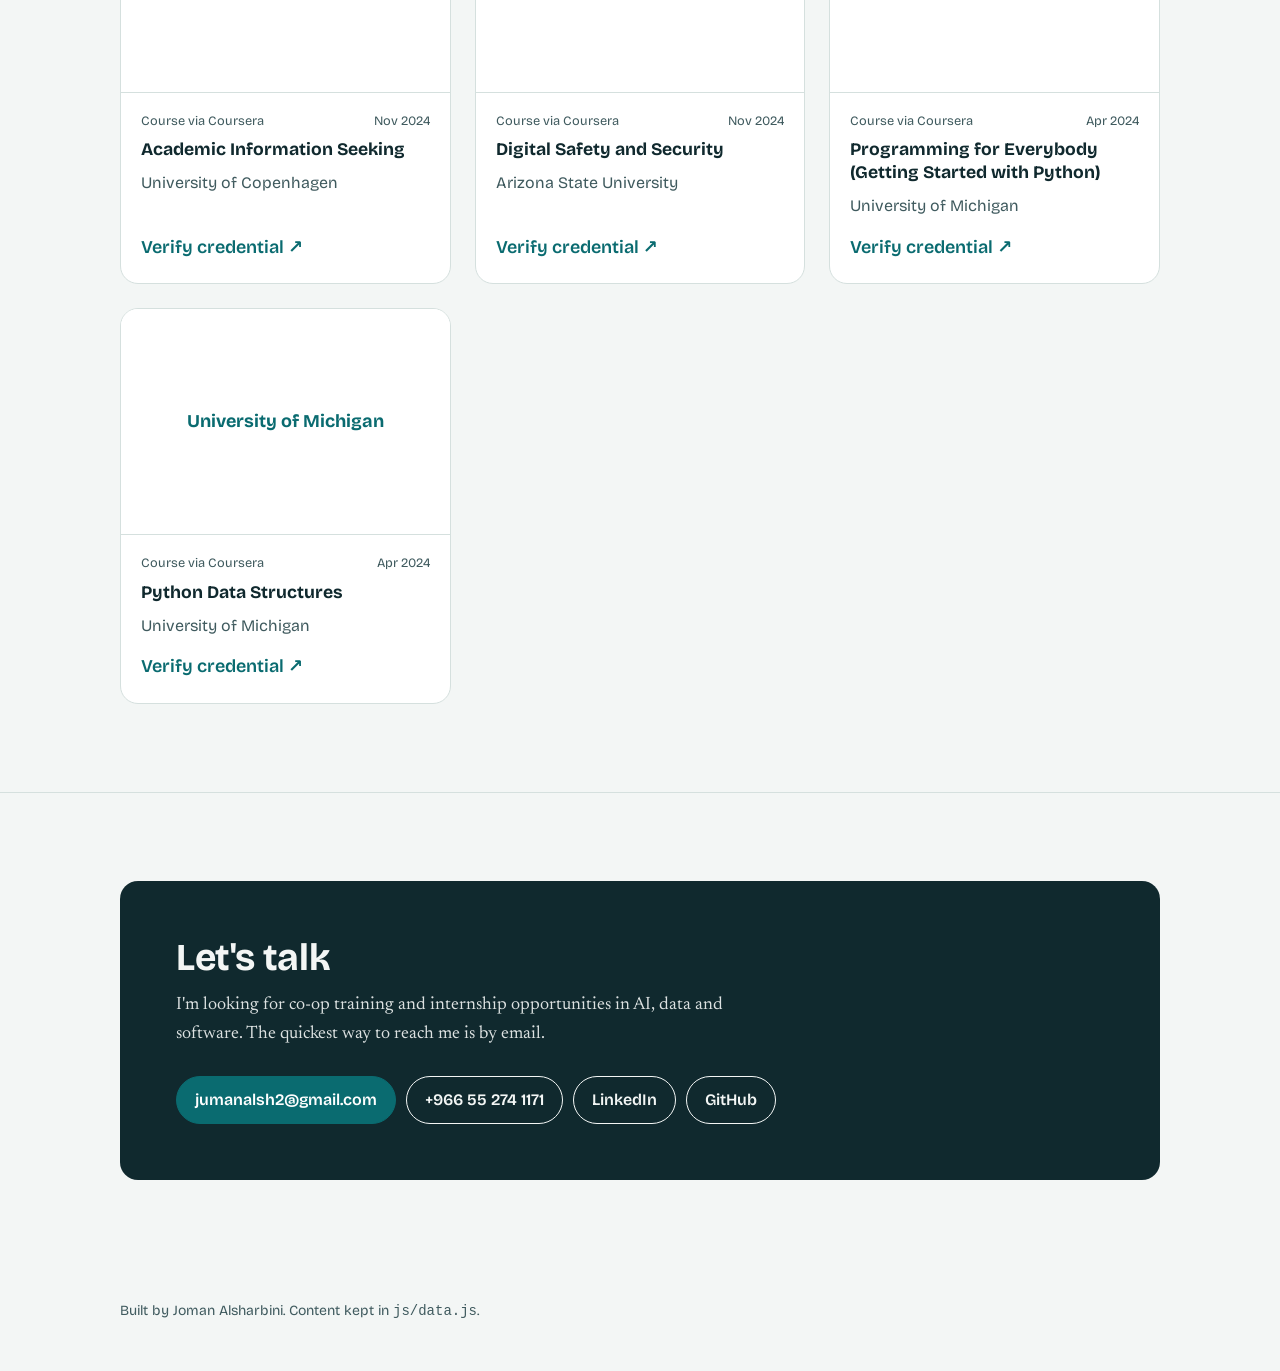
==== commit 2871dc49: "Card layouts for projects and certificates Co-Authored-By: Claude Sonnet 5.5 <noreply@anthropic.com>" ====
--- a/index.html
+++ b/index.html
@@ -119,13 +119,13 @@
     </section>
 
     <section class="block" id="education" aria-labelledby="edu-h">
-      <div class="wrap two-col">
+      <div class="wrap">
         <div>
           <h2 id="edu-h" class="sub-h" style="font-size: var(--step-3); margin-bottom: 20px">Education</h2>
-          <ol class="timeline" data-education></ol>
+          <ol class="timeline edu-list" data-education></ol>
         </div>
-        <div>
-          <h3 class="sub-h">Courses &amp; certificates</h3>
+        <div style="margin-top: 56px">
+          <h3 class="sub-h" style="font-size: var(--step-2)">Courses &amp; certificates</h3>
           <p class="meta" style="margin:-8px 0 16px">Each card opens the official credential.</p>
           <ul class="cert-grid" data-certificates></ul>
         </div>
--- a/css/style.css
+++ b/css/style.css
@@ -145,13 +145,13 @@
 @media (max-width: 640px) { .search { margin-left: 0; max-width: none; } }
 .project-list { list-style: none; margin: 0; padding: 0; border-top: 1px solid var(--line); }
 .project-row { border-bottom: 1px solid var(--line); }
-.project-row a { display: grid; grid-template-columns: 15rem minmax(0, 1fr) 15rem; gap: 8px 24px; align-items: baseline; padding: 20px 4px; text-decoration: none; color: var(--ink); }
+.project-row a { display: grid; grid-template-columns: 120px 14rem minmax(0, 1fr) 13rem; gap: 8px 24px; align-items: center; padding: 20px 4px; text-decoration: none; color: var(--ink); }
 .project-row a:hover { background: var(--surface); }
 .project-row h3 { font-size: var(--step-1); font-weight: 700; }
 .project-row .tagline { margin: 0; color: var(--ink-soft); font-size: 1rem; }
 .project-row .ctx { font-family: var(--ui); font-size: 0.8rem; color: var(--ink-soft); text-align: right; }
 .empty { padding: 24px 4px; color: var(--ink-soft); font-family: var(--ui); }
-@media (max-width: 900px) { .project-row a { grid-template-columns: 1fr; } .project-row .ctx { text-align: left; } }
+@media (max-width: 900px) { .project-row a { grid-template-columns: 96px 1fr; } .project-row .tagline, .project-row .ctx { grid-column: 1 / -1; } .project-row .row-thumb { grid-row: span 1; } .project-row .ctx { text-align: left; } }
 
 /* ---------- About / experience ---------- */
 .two-col { display: grid; grid-template-columns: 1fr 1fr; gap: clamp(24px, 5vw, 64px); }
@@ -256,3 +256,32 @@
 .portrait .p-photo { border-radius: 14px; object-position: 50% 20%; box-shadow: 0 0 0 1px var(--line); }
 .cert-img { flex: none; width: 96px; height: 68px; object-fit: cover; object-position: top; border-radius: 6px; border: 1px solid var(--line); background: #fff; }
 @media (max-width: 480px) { .cert-img { width: 72px; height: 52px; } }
+.row-thumb { width: 120px; height: 84px; object-fit: cover; object-position: top; border-radius: 8px; border: 1px solid var(--line); background: var(--surface); }
+@media (max-width: 900px) { .row-thumb { width: 96px; height: 68px; } }
+.cert-img { width: 132px; height: 94px; object-fit: contain; background: #fff; padding: 2px; }
+@media (max-width: 480px) { .cert-img { width: 88px; height: 62px; } }
+
+/* ---------- Card grids (projects, certificates) ---------- */
+[data-project-list] { list-style: none; margin: 0; padding: 0; display: grid; grid-template-columns: repeat(auto-fill, minmax(290px, 1fr)); gap: 24px; }
+.pcard-wrap { border: 0; }
+.pcard, .cert { display: flex; flex-direction: column; height: 100%; background: var(--surface); border: 1px solid var(--line); border-radius: 18px; overflow: hidden; text-decoration: none; color: var(--ink); transition: border-color .15s, transform .15s; }
+.pcard:hover, .pcard:focus-visible, .cert:hover, .cert:focus-visible { border-color: var(--accent); transform: translateY(-2px); }
+.pcard img { width: 100%; aspect-ratio: 16 / 10; object-fit: cover; object-position: top; display: block; background: #fff; border-bottom: 1px solid var(--line); }
+.pcard-body, .cert-body { padding: 18px 20px 22px; display: flex; flex-direction: column; gap: 8px; flex: 1; }
+.pcard-meta, .cert-meta { margin: 0; display: flex; justify-content: space-between; gap: 12px; font-family: var(--ui); font-size: .8rem; color: var(--ink-soft); }
+.pcard h3 { font-size: var(--step-1); font-weight: 700; }
+.pcard-tag { margin: 0; color: var(--ink-soft); font-size: 1rem; }
+.pcard .tags { margin-top: auto; padding-top: 6px; }
+.cert-grid { grid-template-columns: repeat(auto-fill, minmax(290px, 1fr)); gap: 24px; }
+.cert-media { aspect-ratio: 16 / 11; background: #fff; border-bottom: 1px solid var(--line); display: grid; place-items: center; overflow: hidden; }
+.cert-media img { width: 100%; height: 100%; object-fit: contain; display: block; }
+.cert-fallback { font-family: var(--display); font-weight: 700; color: var(--accent); padding: 16px; text-align: center; }
+.cert-name { font-family: var(--ui); font-size: 1.1rem; font-weight: 700; line-height: 1.3; margin: 0; }
+.cert-org { margin: 0; color: var(--ink-soft); font-size: 1rem; }
+.cert-verify { margin-top: auto; padding-top: 6px; font-family: var(--ui); font-weight: 600; color: var(--accent); }
+.edu-list { display: grid; grid-template-columns: repeat(auto-fit, minmax(280px, 1fr)); gap: 24px 48px; }
+.cert { align-items: stretch; gap: 0; padding: 0; }
+.cert-body { align-items: stretch; }
+.cert-meta { flex-direction: row; }
+.cert-name { display: block; }
+.cert-media { width: 100%; }
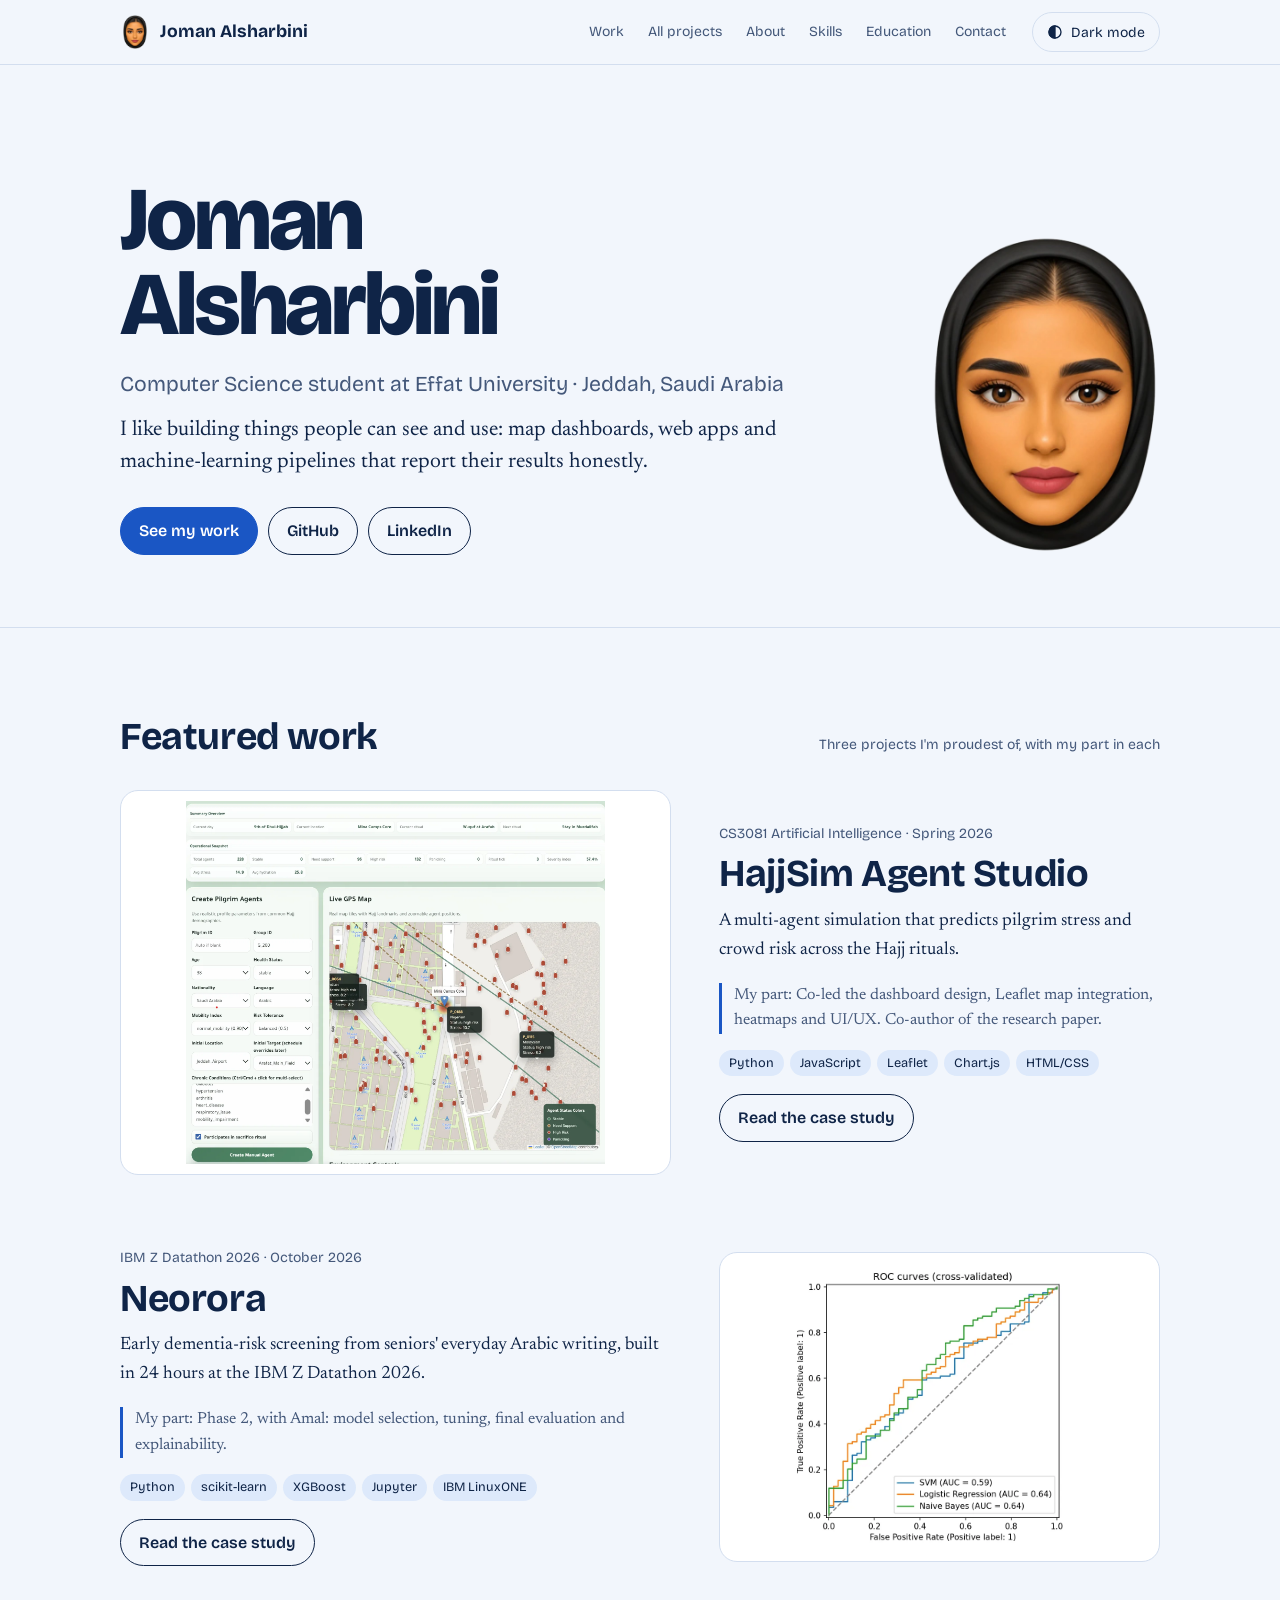
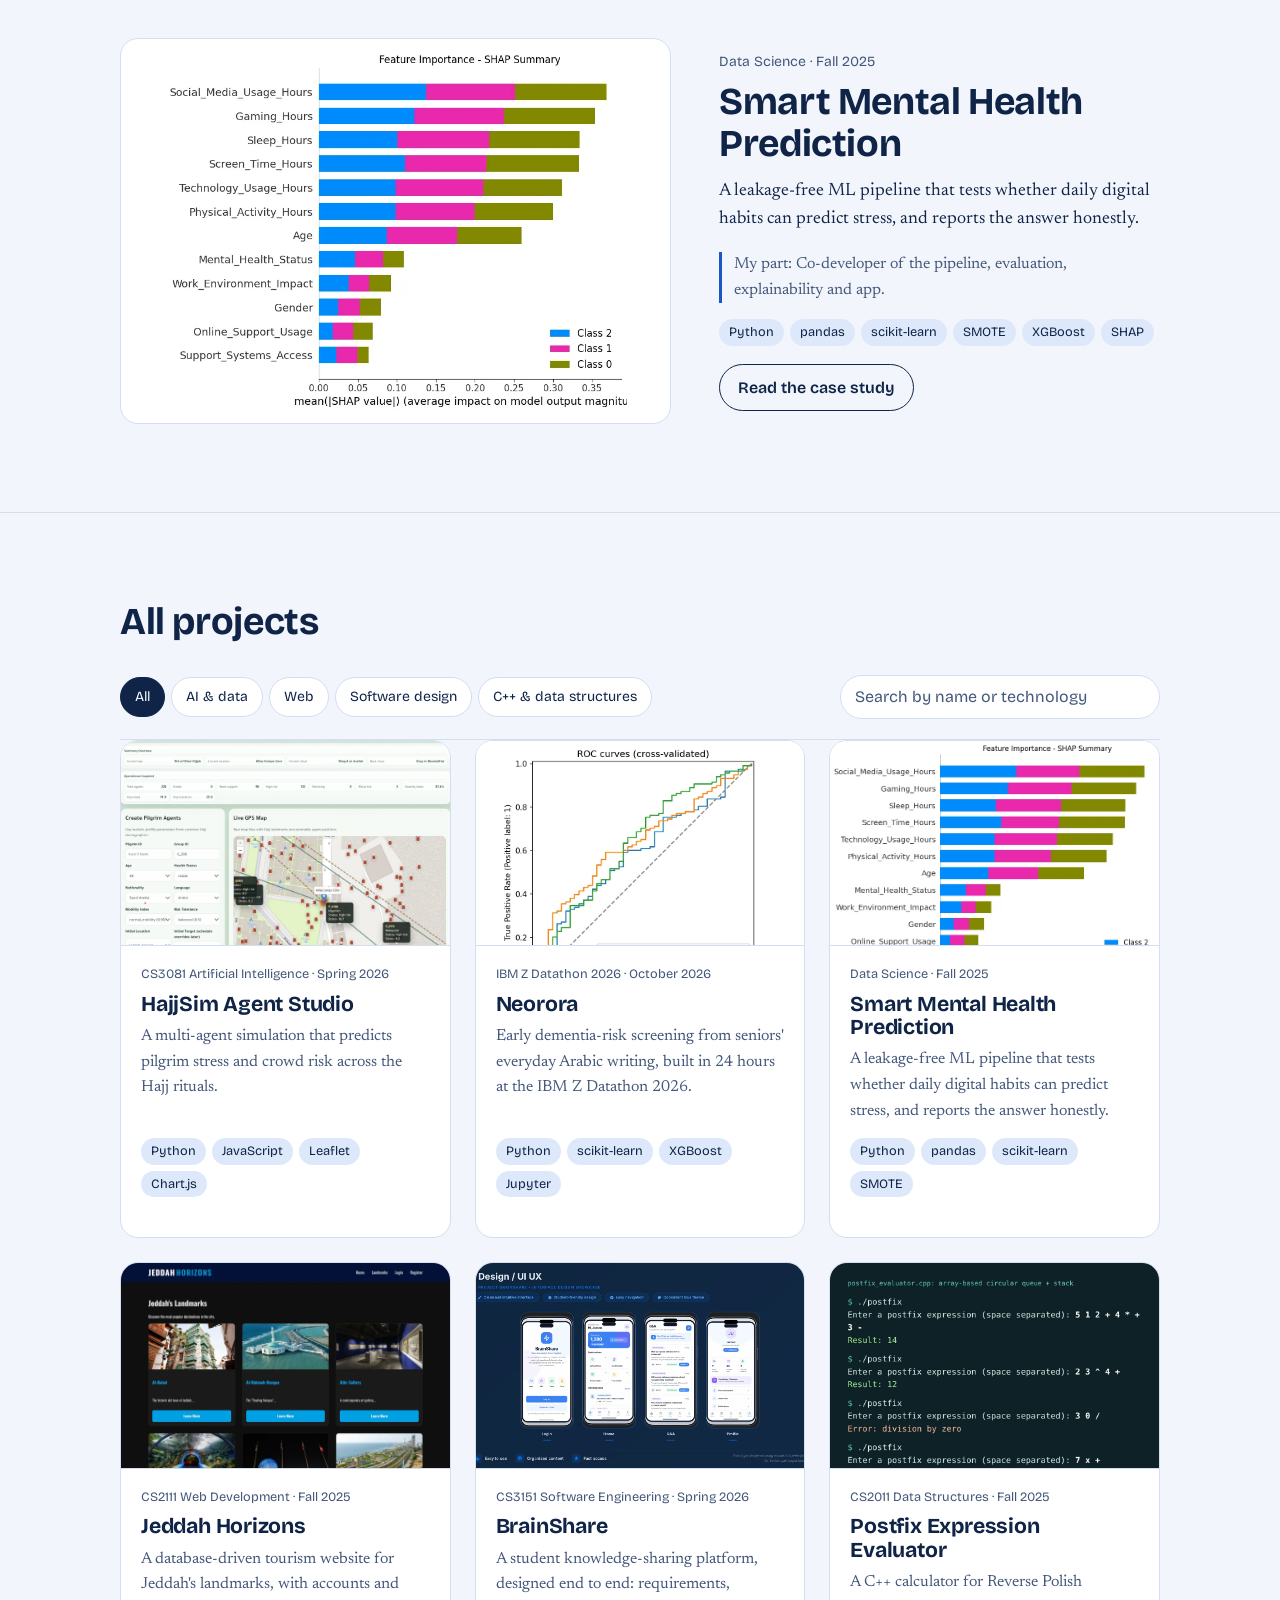
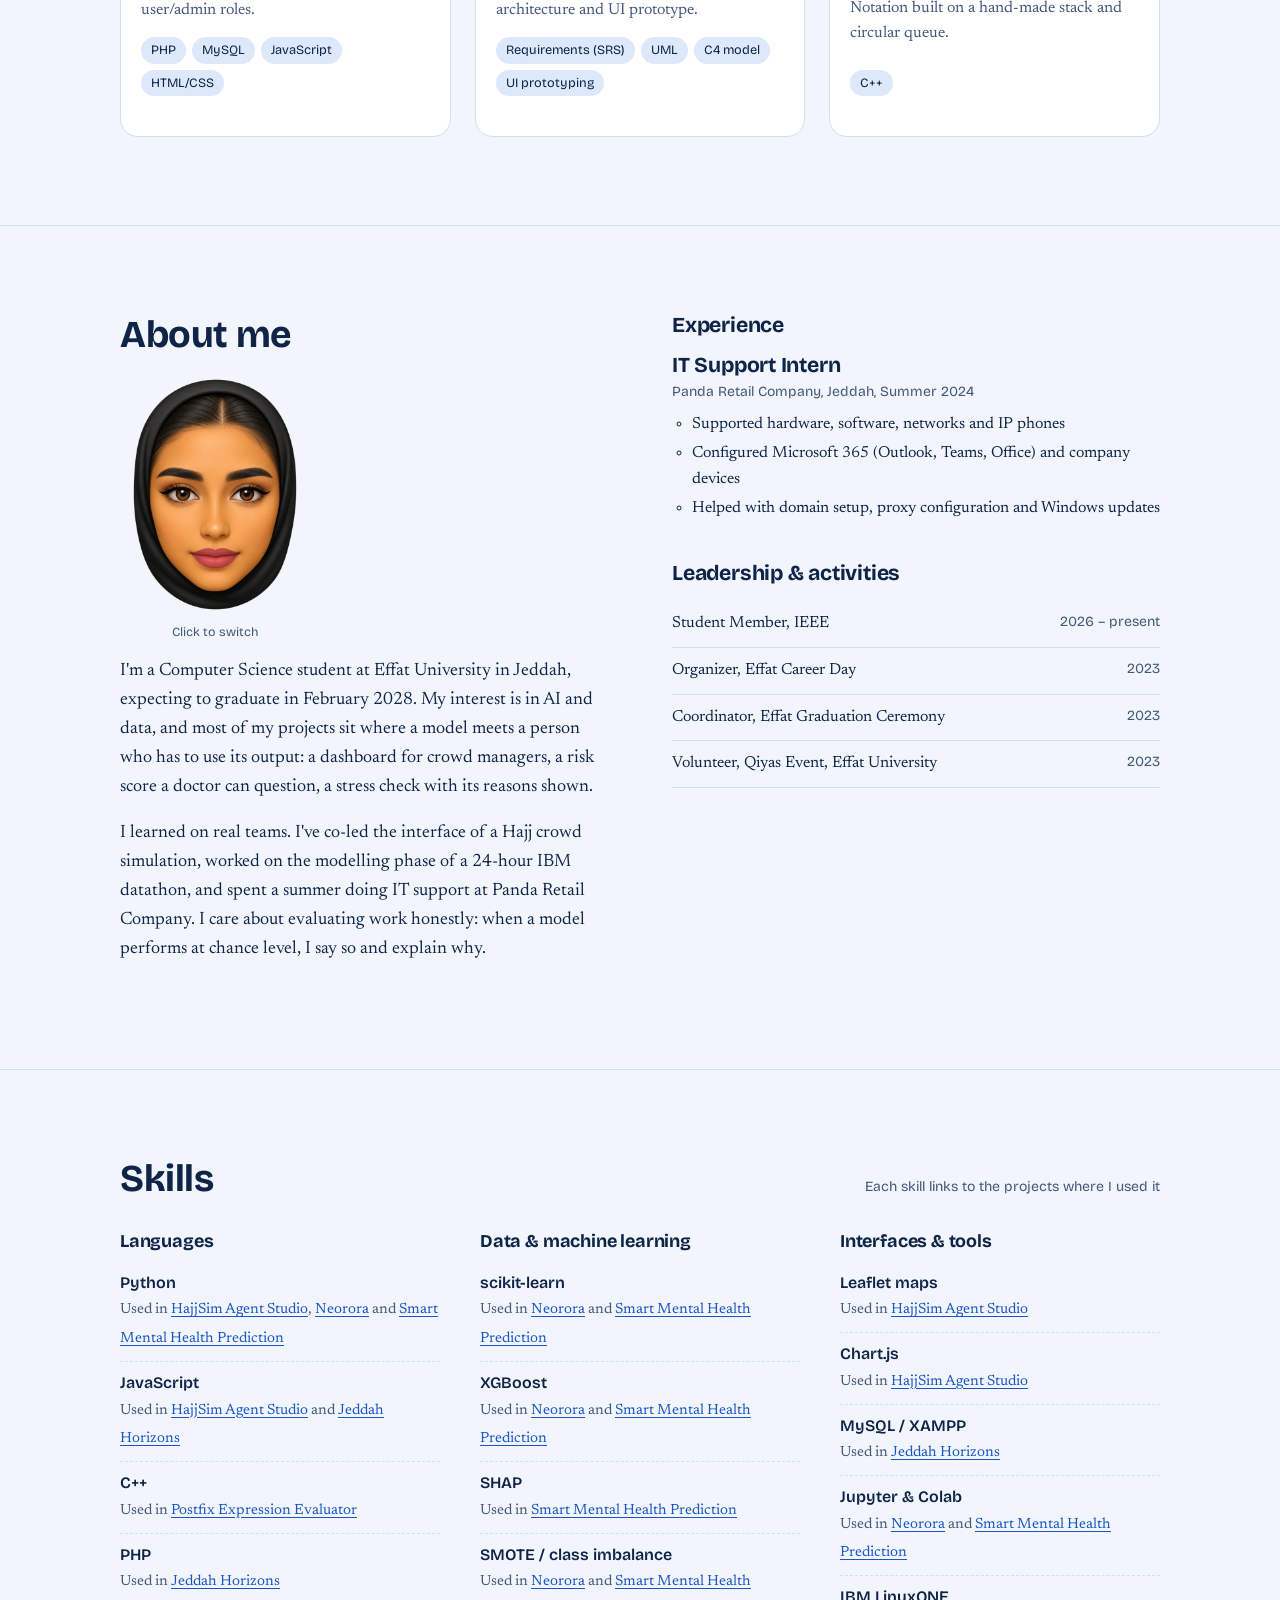
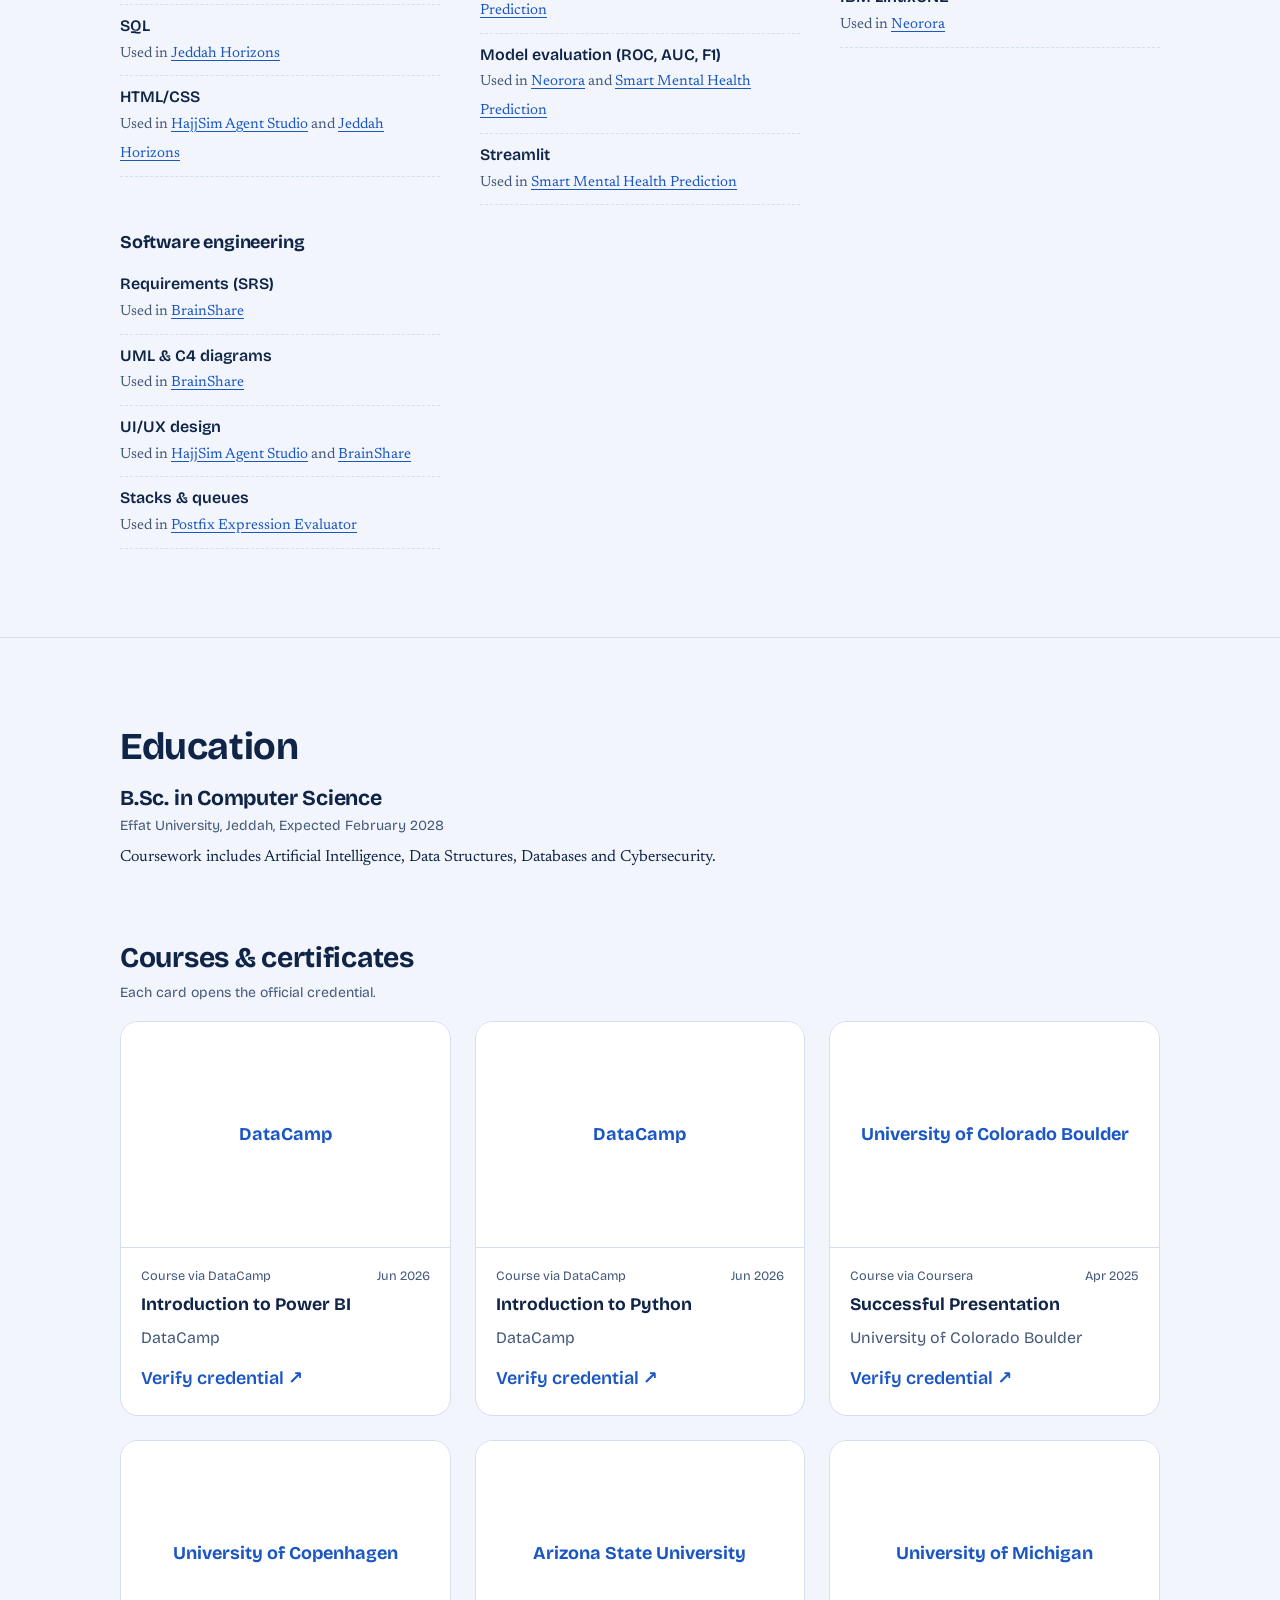
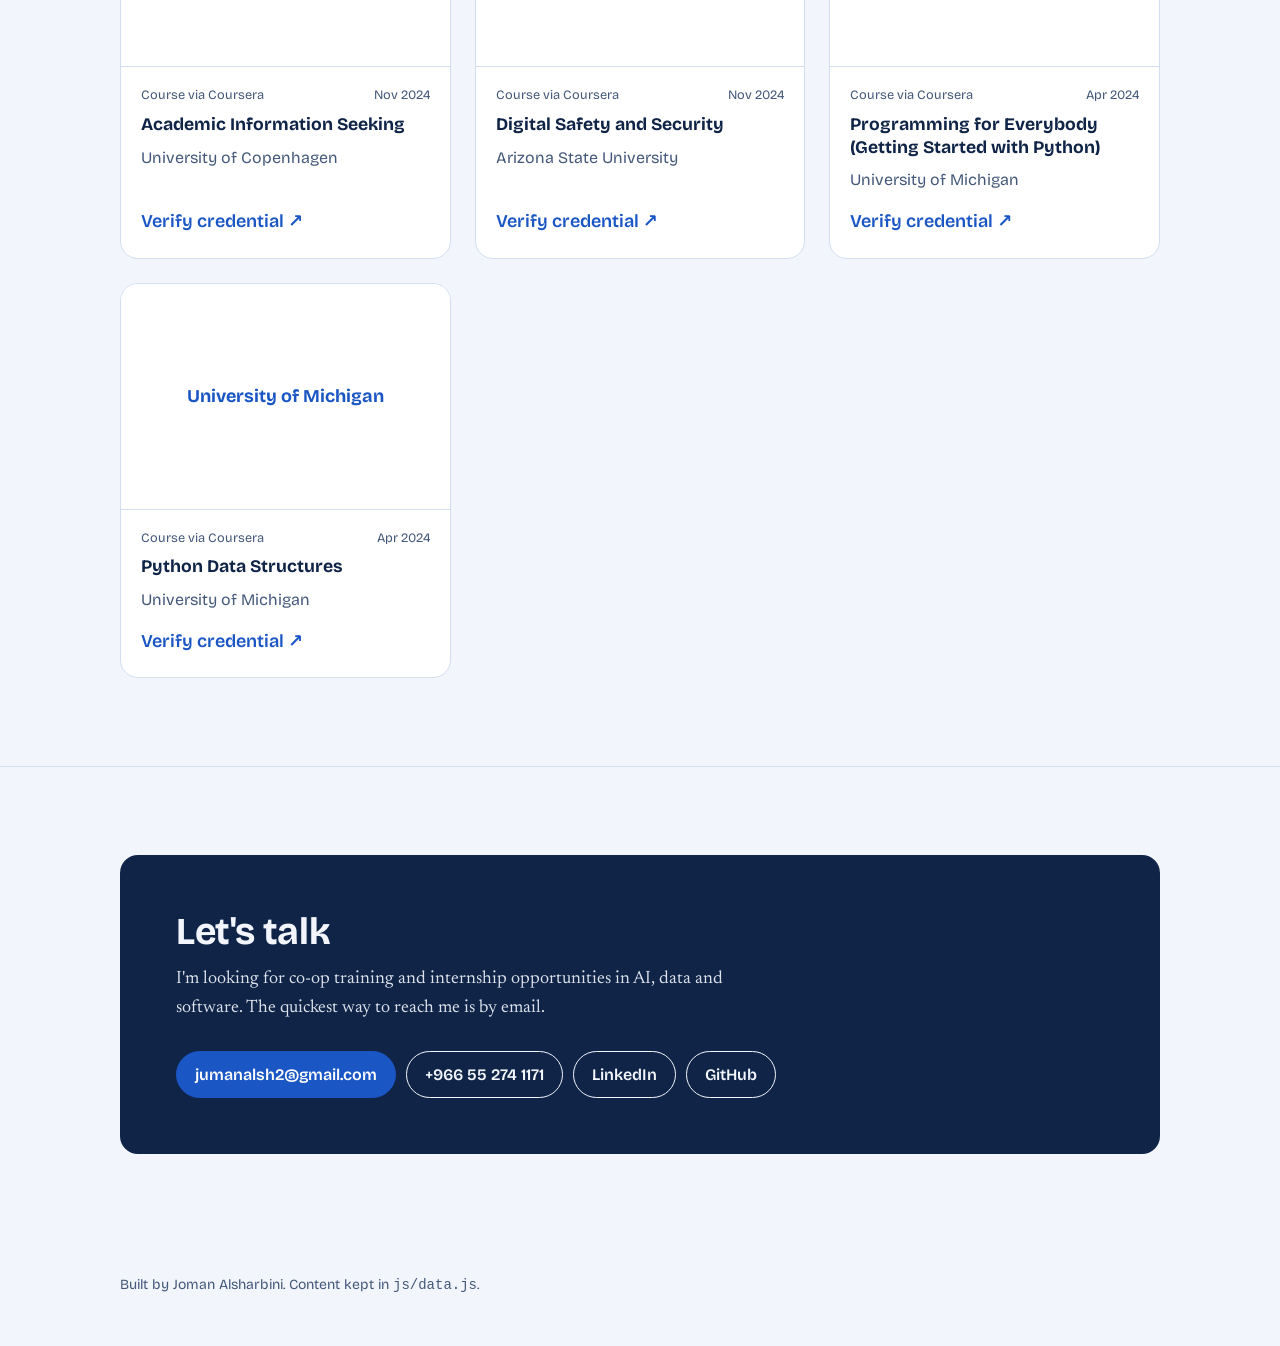
==== commit fa5c9231: "Blue color theme; remove English Language Program Co-Authored-By: Claude Sonnet 5.5 <noreply@anthrop" ====
--- a/index.html
+++ b/index.html
@@ -12,7 +12,7 @@
   <meta property="og:url" content="https://jualsh2.github.io/">
   <meta property="og:image" content="https://jualsh2.github.io/assets/og.png">
   <meta name="twitter:card" content="summary_large_image">
-  <meta name="theme-color" content="#0a6b70">
+  <meta name="theme-color" content="#1a56c4">
   <link rel="icon" href="assets/img/avatar.webp" type="image/webp">
   <link rel="apple-touch-icon" href="assets/apple-touch-icon.png">
   <link rel="preconnect" href="https://fonts.googleapis.com">
--- a/css/style.css
+++ b/css/style.css
@@ -1,13 +1,13 @@
 /* ---------- Tokens ---------- */
 :root {
-  --ground: #f3f6f5;
+  --ground: #f2f6fc;
   --surface: #ffffff;
-  --ink: #10292e;
-  --ink-soft: #3f5a5e;
-  --line: #d5e0de;
-  --accent: #0a6b70;
+  --ink: #0f2447;
+  --ink-soft: #44587a;
+  --line: #d3deef;
+  --accent: #1a56c4;
   --accent-ink: #ffffff;
-  --accent-soft: #dcefee;
+  --accent-soft: #dde9fb;
   --sand: #efe7d8;
   --focus: #c25a00;
 
@@ -29,27 +29,27 @@
 }
 
 :root[data-theme="dark"] {
-  --ground: #0c1b1e;
-  --surface: #122a2e;
-  --ink: #e4efed;
-  --ink-soft: #a8bfbc;
-  --line: #24464a;
-  --accent: #63c7c2;
-  --accent-ink: #062022;
-  --accent-soft: #173c3f;
+  --ground: #0a1630;
+  --surface: #101f40;
+  --ink: #e6eefc;
+  --ink-soft: #a9bbdb;
+  --line: #243a66;
+  --accent: #7fb0ff;
+  --accent-ink: #06142e;
+  --accent-soft: #16294f;
   --sand: #2a2a22;
   --focus: #ffb36b;
 }
 @media (prefers-color-scheme: dark) {
   :root:not([data-theme="light"]) {
-    --ground: #0c1b1e;
-    --surface: #122a2e;
-    --ink: #e4efed;
-    --ink-soft: #a8bfbc;
-    --line: #24464a;
-    --accent: #63c7c2;
-    --accent-ink: #062022;
-    --accent-soft: #173c3f;
+    --ground: #0a1630;
+    --surface: #101f40;
+    --ink: #e6eefc;
+    --ink-soft: #a9bbdb;
+    --line: #243a66;
+    --accent: #7fb0ff;
+    --accent-ink: #06142e;
+    --accent-soft: #16294f;
     --sand: #2a2a22;
     --focus: #ffb36b;
   }
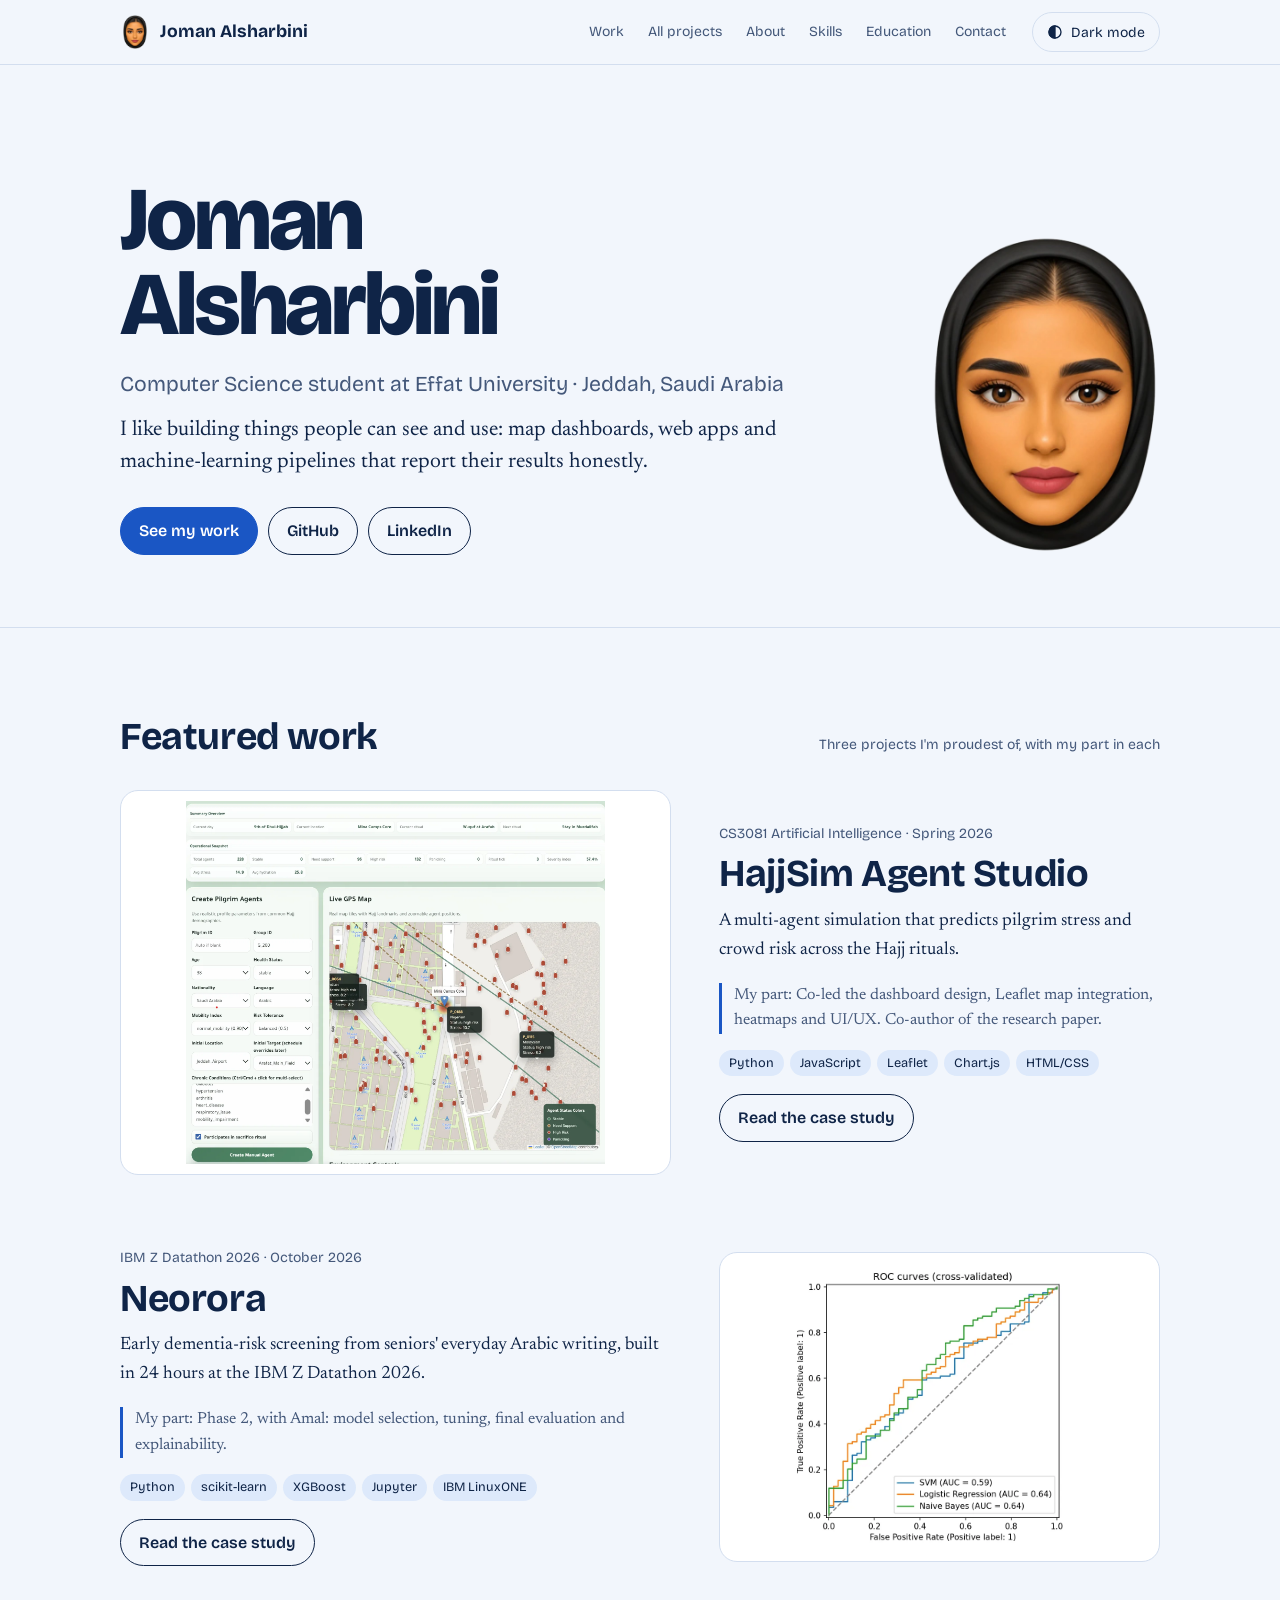
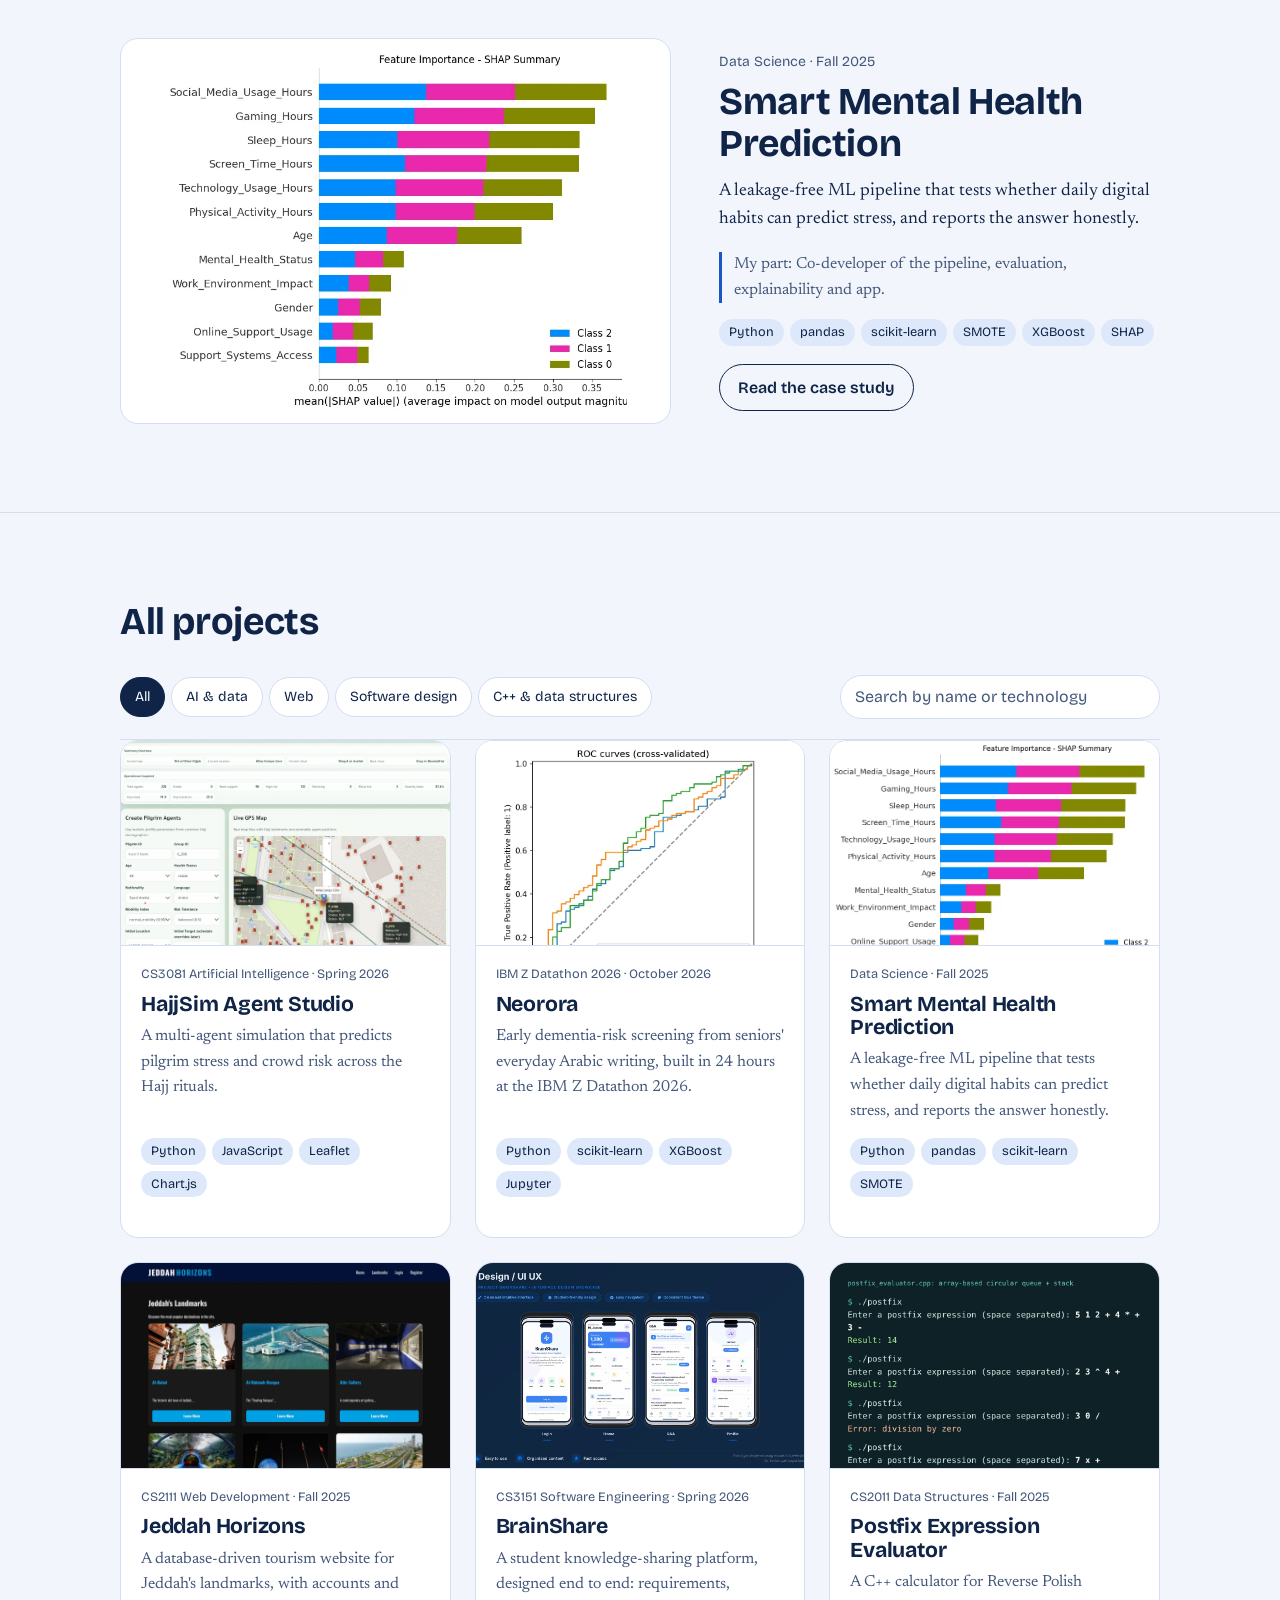
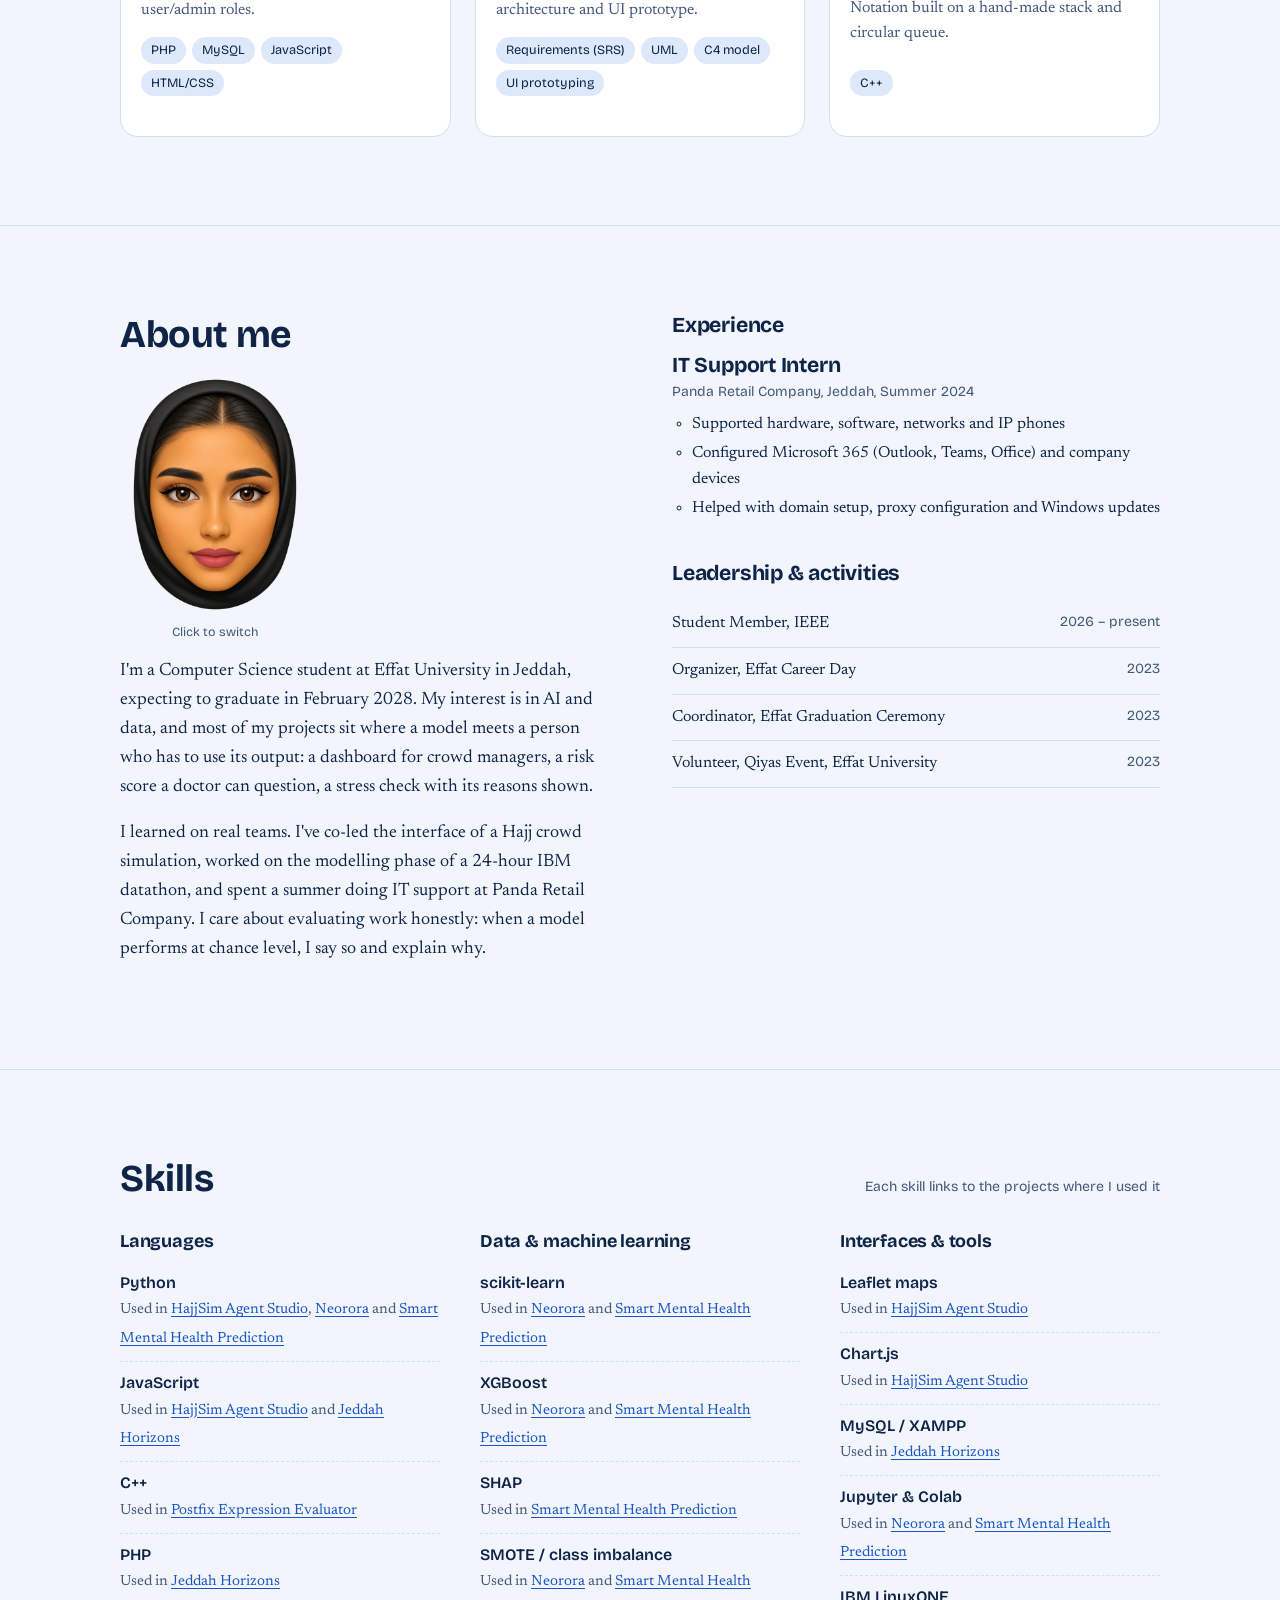
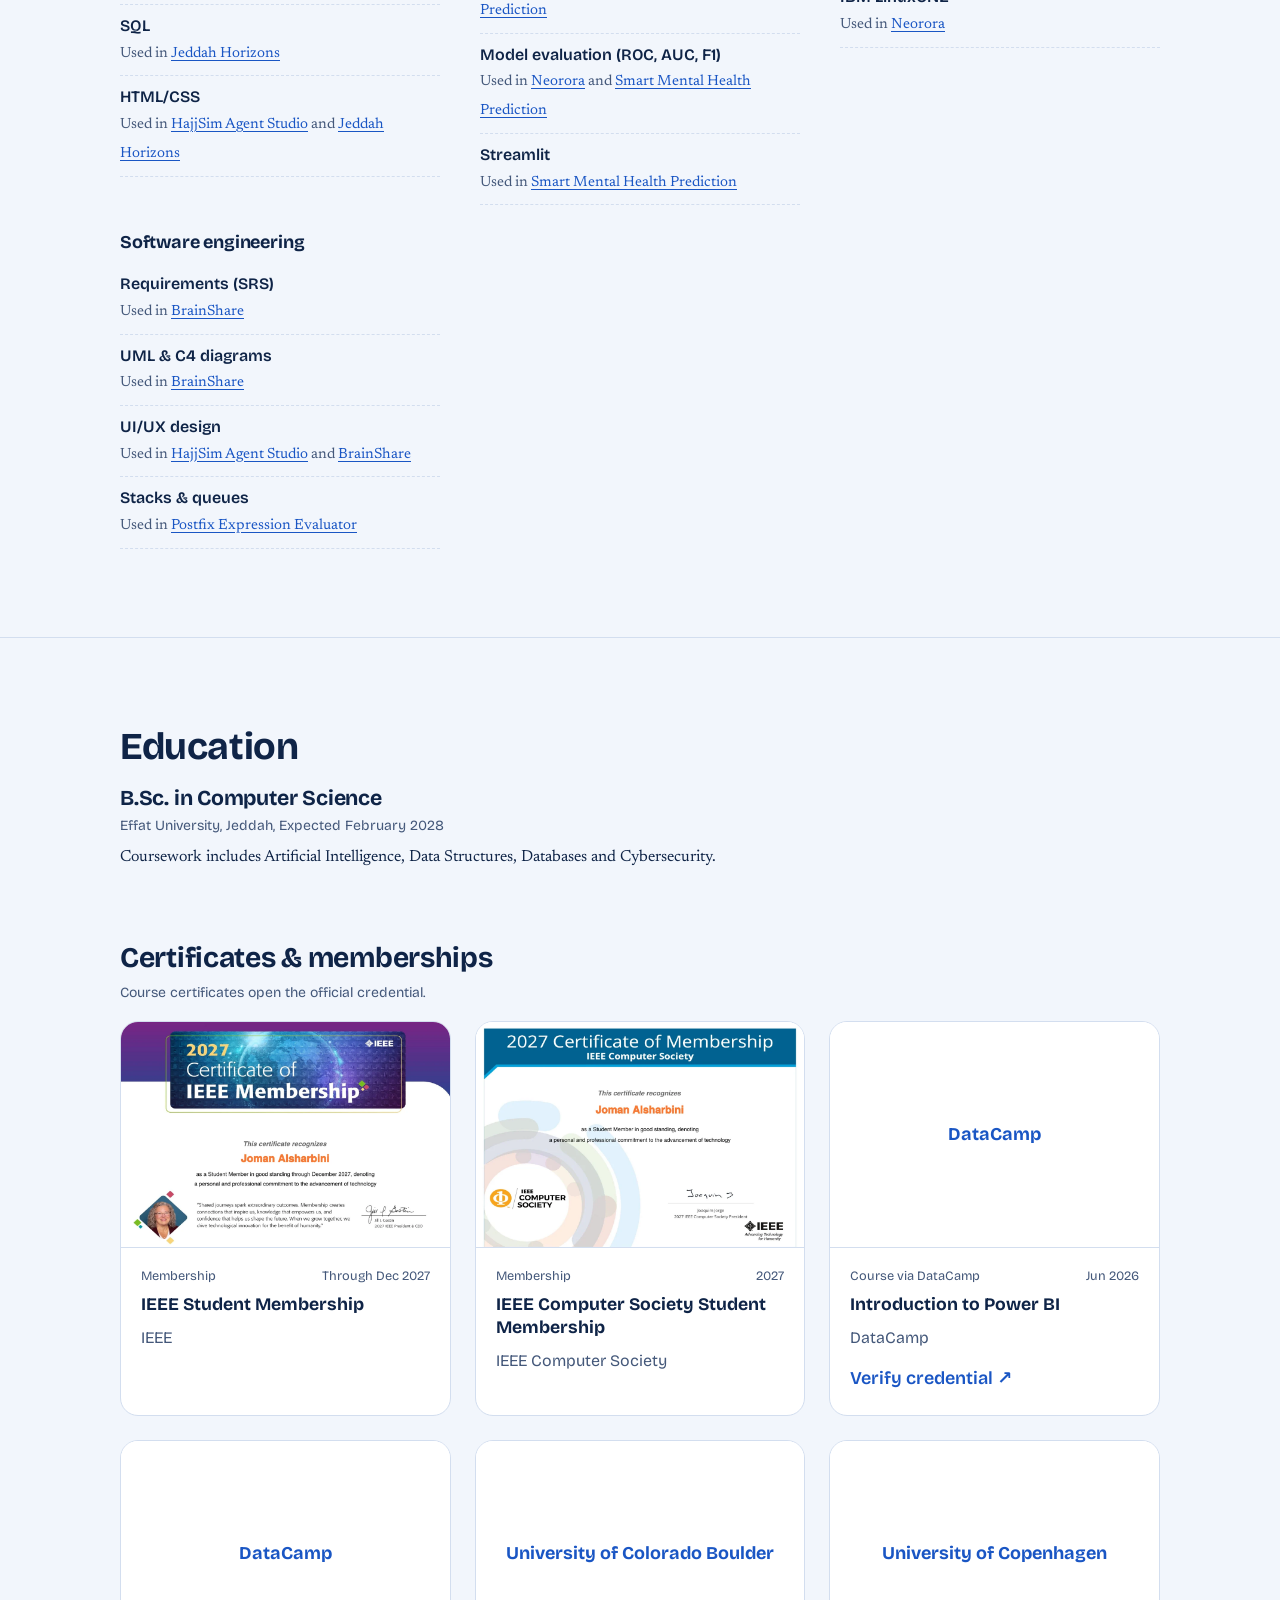
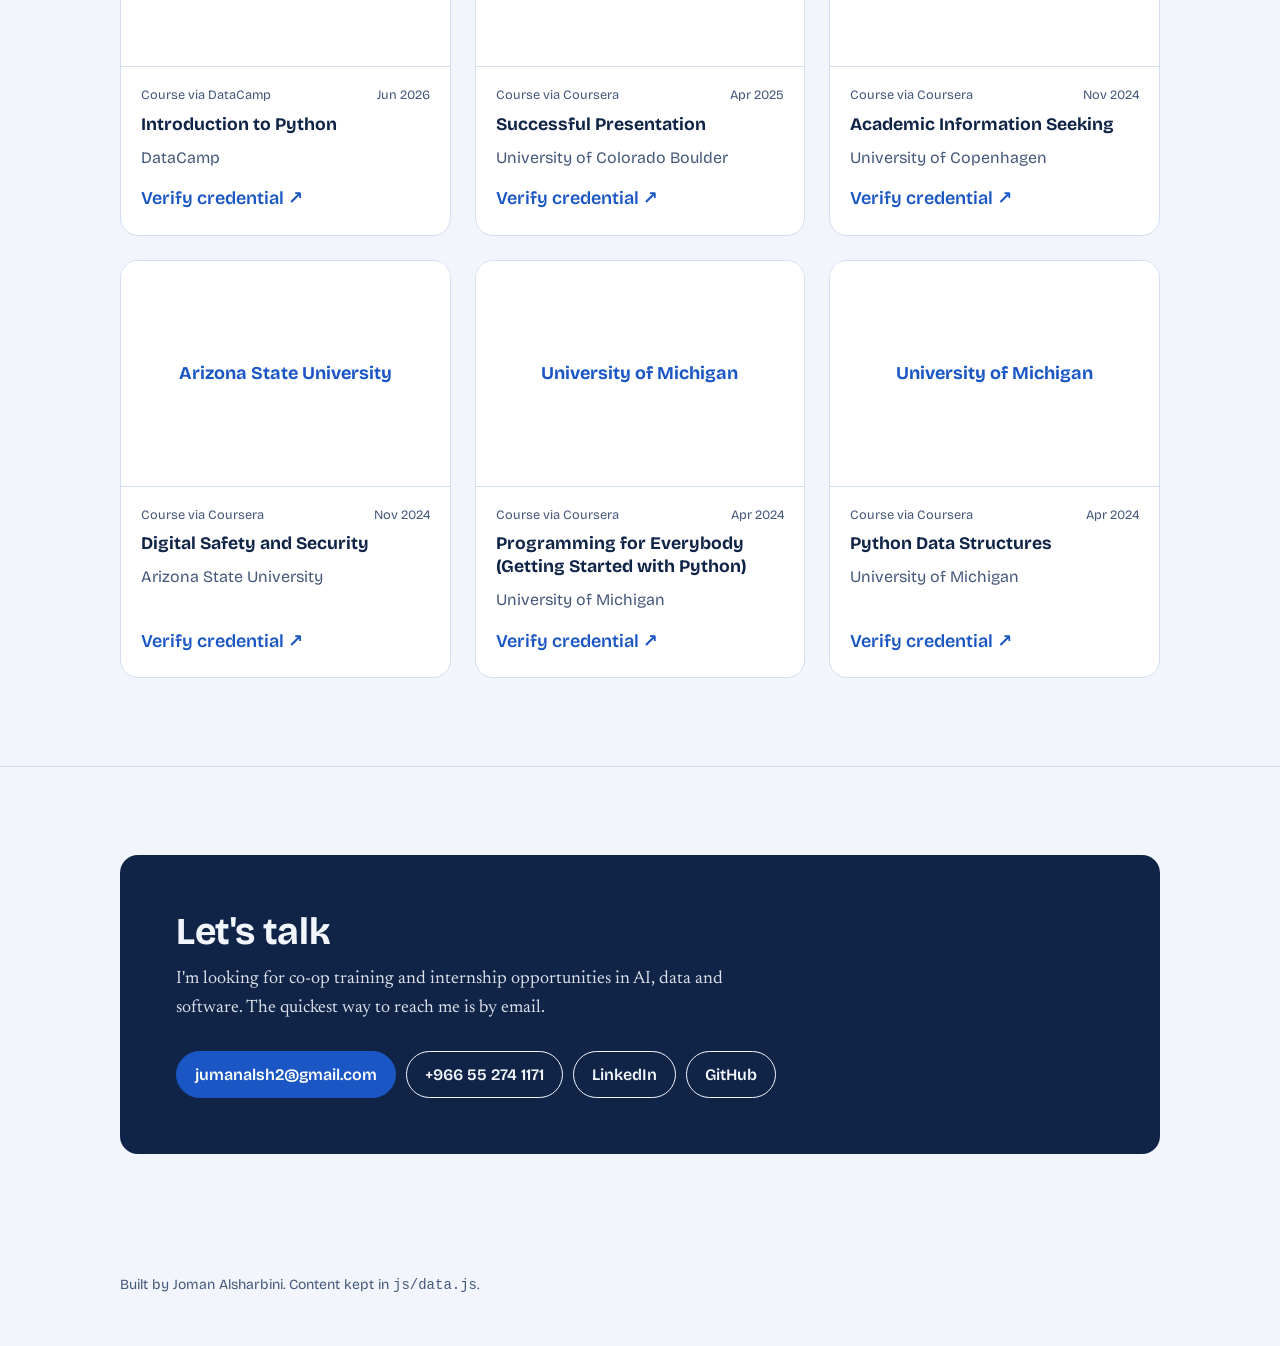
==== commit 3658db47: "Add IEEE membership certificates Co-Authored-By: Claude Sonnet 5.5 <noreply@anthropic.com> Claude-Se" ====
--- a/index.html
+++ b/index.html
@@ -125,8 +125,8 @@
           <ol class="timeline edu-list" data-education></ol>
         </div>
         <div style="margin-top: 56px">
-          <h3 class="sub-h" style="font-size: var(--step-2)">Courses &amp; certificates</h3>
-          <p class="meta" style="margin:-8px 0 16px">Each card opens the official credential.</p>
+          <h3 class="sub-h" style="font-size: var(--step-2)">Certificates &amp; memberships</h3>
+          <p class="meta" style="margin:-8px 0 16px">Course certificates open the official credential.</p>
           <ul class="cert-grid" data-certificates></ul>
         </div>
       </div>
